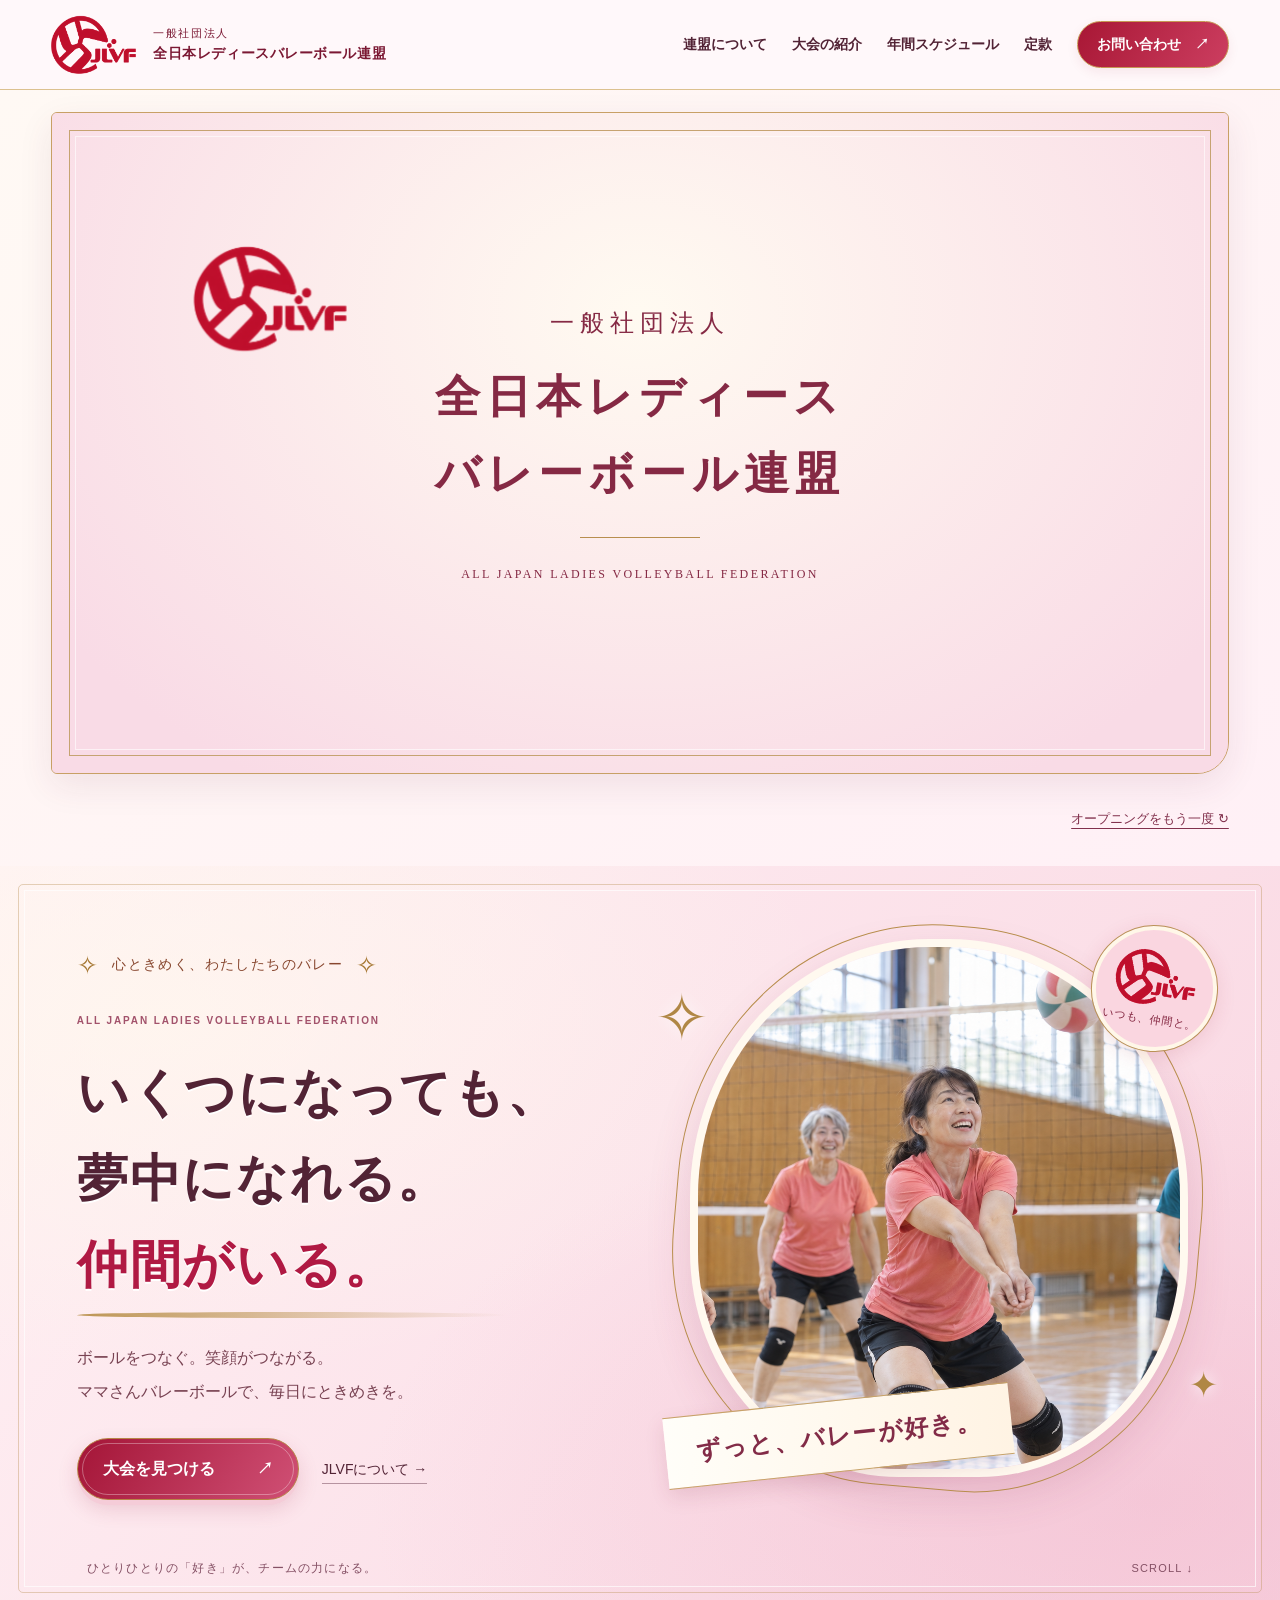
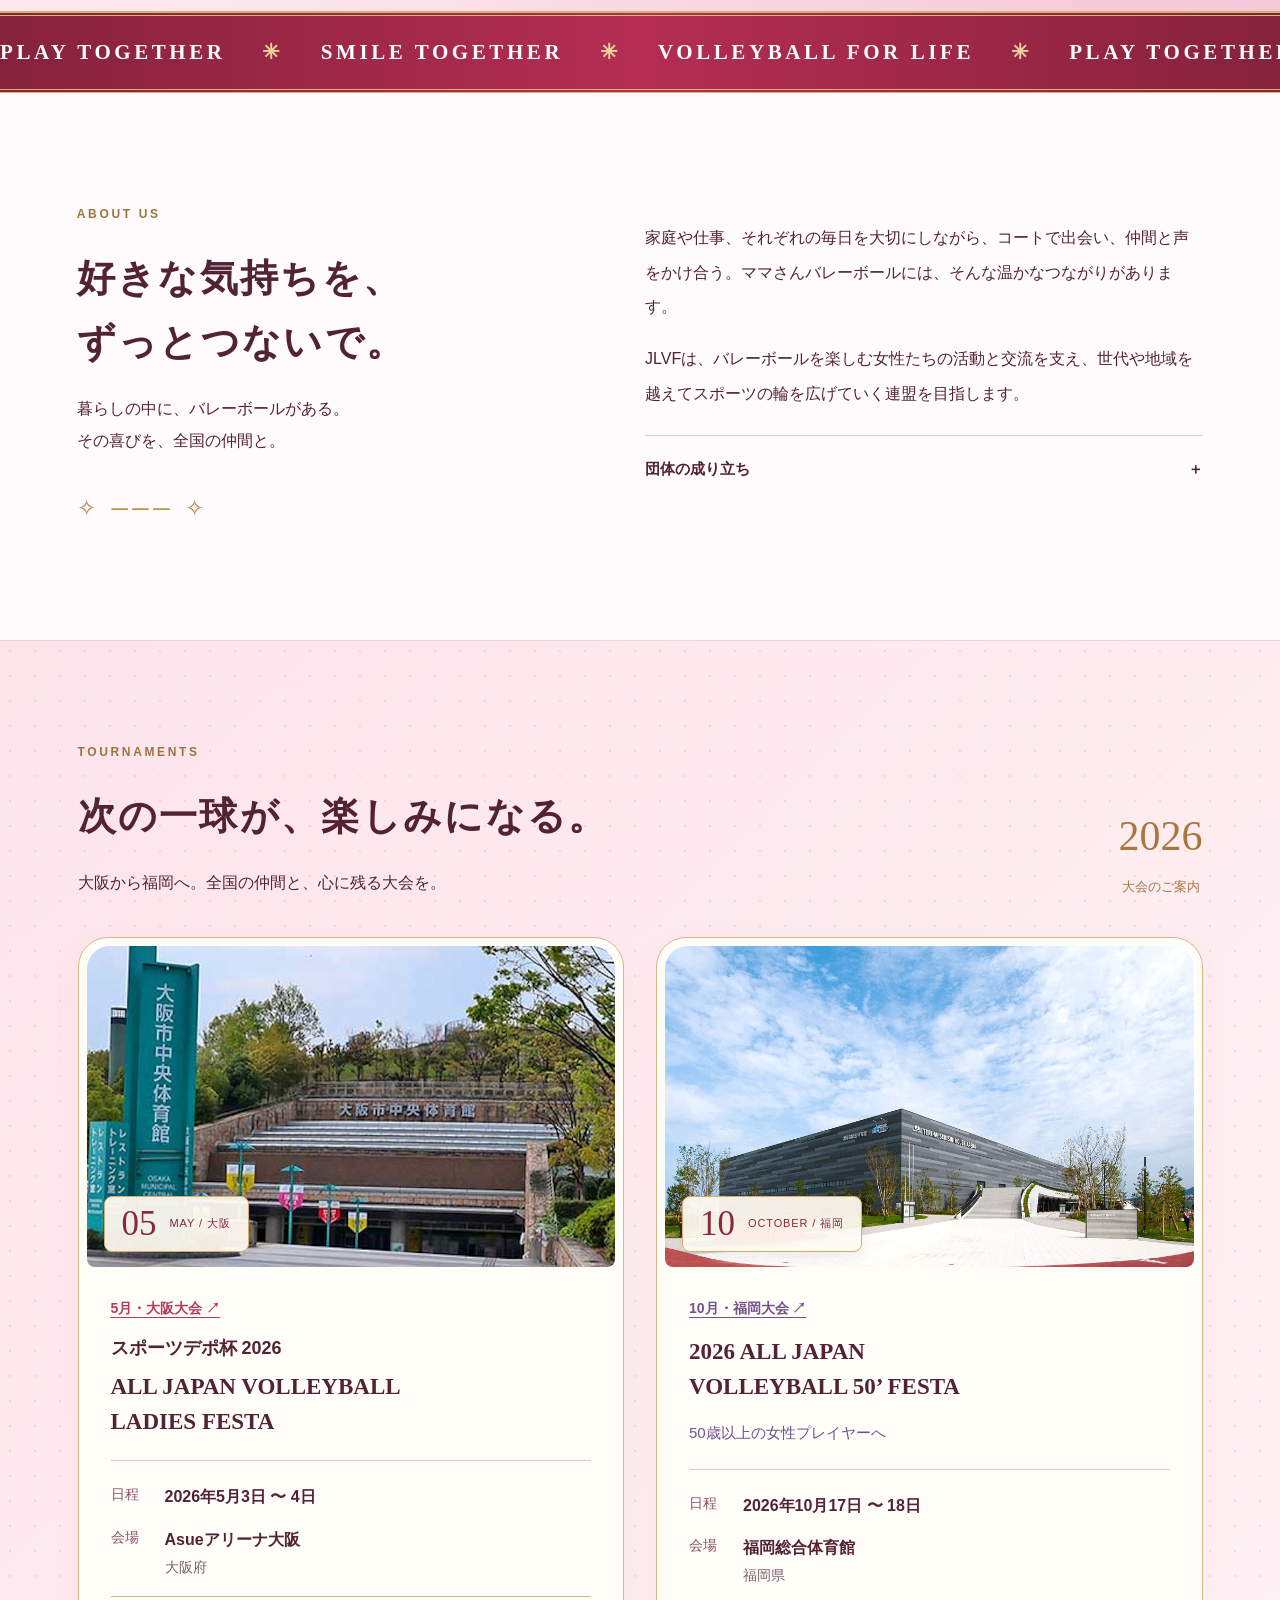
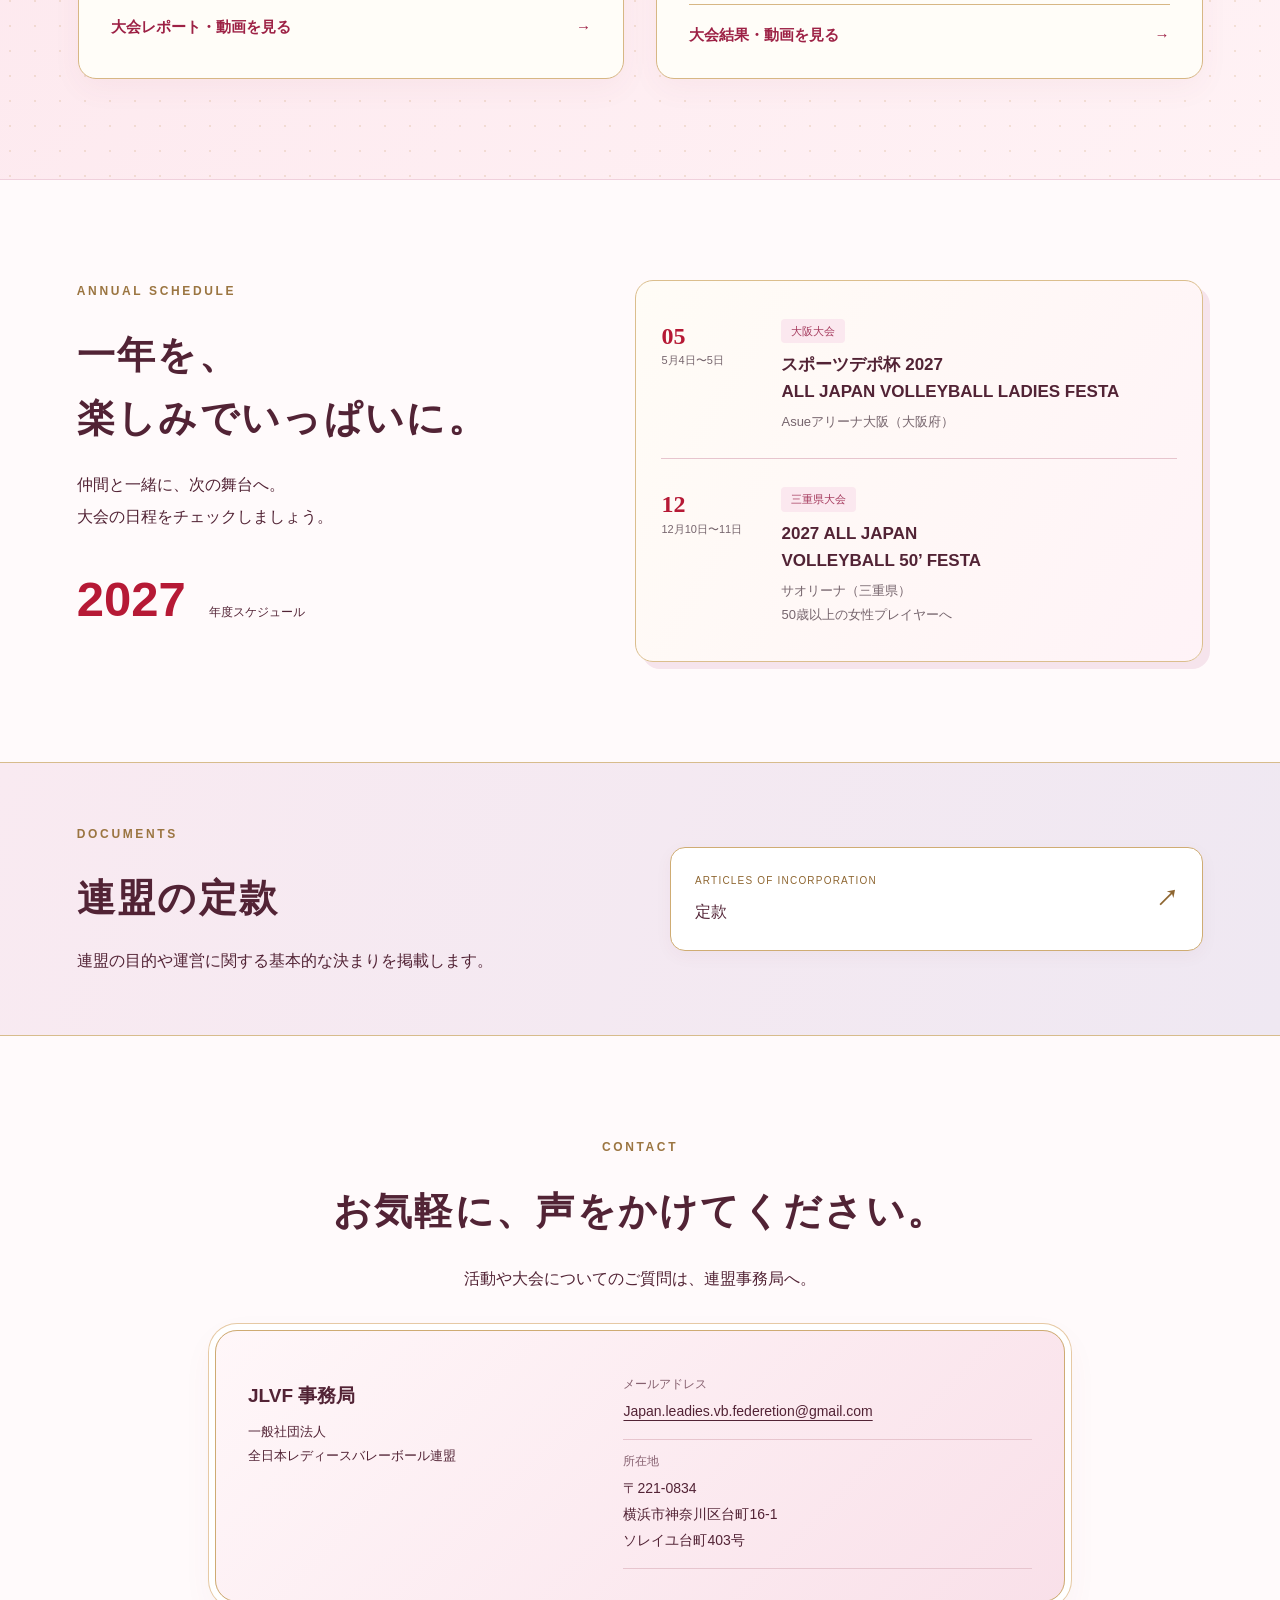
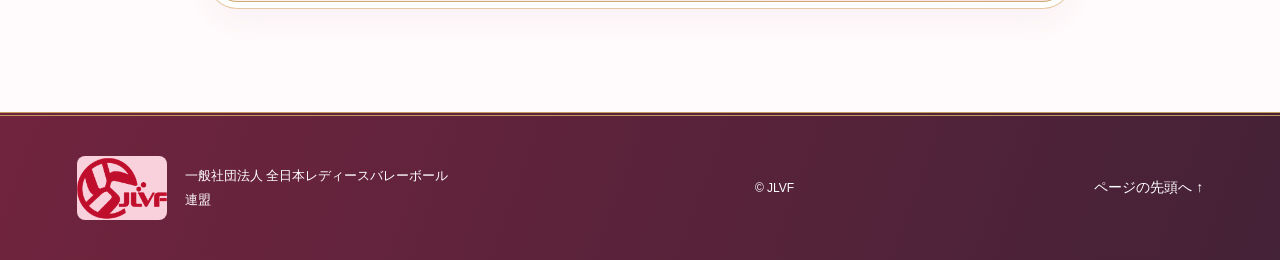
==== index.html @ 54a0517e "2027年度の大阪大会と三重県大会の日程を掲載" ====
<!doctype html>
<html lang="ja">
<head>
<meta charset="utf-8"><meta name="viewport" content="width=device-width,initial-scale=1">
<title>JLVF｜全日本レディースバレーボール連盟</title><meta name="description" content="一般社団法人 全日本レディースバレーボール連盟（JLVF）の公式サイトです。ママさんバレーボールの活動や全国大会の日程、大会結果をご紹介します。">
<meta property="og:title" content="JLVF｜全日本レディースバレーボール連盟">
<meta property="og:description" content="一般社団法人 全日本レディースバレーボール連盟（JLVF）の公式サイトです。ママさんバレーボールの活動や全国大会の日程、大会結果をご紹介します。">
<meta property="og:type" content="website">
<link rel="icon" type="image/svg+xml" href="data:image/svg+xml,%3Csvg xmlns='http://www.w3.org/2000/svg' viewBox='0 0 40 40'%3E%3Crect width='40' height='40' rx='12' fill='%23d74670'/%3E%3Ctext x='20' y='29' text-anchor='middle' font-family='Arial' font-weight='bold' font-size='26' fill='white'%3EJ%3C/text%3E%3C/svg%3E">
<link rel="stylesheet" href="style.css?v=9">
<style>.opening-text-only .opening-title{display:flex;animation:none}.opening-text-only .opening-caption{justify-content:flex-end}.opening-text-only.replay-reset .opening-title *{animation:none!important}@media(prefers-reduced-motion:reduce){.opening-text-only .opening-title *{animation:none!important}}.opening-text-only .opening-title .official-logo{position:absolute;top:28%;left:18.5%;width:13%;height:auto;translate:-50% -50%;margin:0}.opening-text-only .opening-legal{font-size:clamp(16px,1.85vw,27px)}@media(max-width:480px){.opening-text-only .opening-title .official-logo{width:13%;top:19%;left:18.5%}}</style></head>
<body>
<a class="skip" href="#main">本文へ移動</a>
















<header class="header"><a class="brand" href="#top" aria-label="JLVF トップページ"><span class="official-logo" role="img" aria-label="連盟旗のJLVFロゴ"></span><span class="brand-name"><small>一般社団法人</small>全日本レディース<br class="mobile-break">バレーボール連盟</span></a><button class="menu-toggle" aria-controls="navigation" aria-expanded="false">メニュー <span>☰</span></button><nav id="navigation" aria-label="メインメニュー"><a href="#about">連盟について</a><a href="#tournaments">大会の紹介</a><a href="#schedule">年間スケジュール</a><a href="#documents">定款</a><a class="nav-contact" href="#contact">お問い合わせ <span>↗</span></a></nav></header>
<main id="main"><section class="opening opening-text-only" id="top" aria-label="一般社団法人 全日本レディースバレーボール連盟"><div class="opening-frame"><div class="opening-title"><span class="official-logo" aria-hidden="true"></span><p class="opening-legal">一般社団法人</p><p class="opening-name"><span>全日本レディース</span><span>バレーボール連盟</span></p><span class="opening-rule" aria-hidden="true"></span><p class="opening-english">ALL JAPAN LADIES VOLLEYBALL FEDERATION</p></div></div><div class="opening-caption"><button class="replay-intro" type="button">オープニングをもう一度 ↻</button></div></section><section class="hero" id="welcome"><div class="hero-inner"><div class="hero-copy"><div class="hero-kicker"><span>✧</span> 心ときめく、わたしたちのバレー <span>✧</span></div><p class="eyebrow">ALL JAPAN LADIES VOLLEYBALL FEDERATION</p><h1>いくつになっても、<br>夢中になれる。<br><span>仲間がいる。</span></h1><p class="hero-text">ボールをつなぐ。笑顔がつながる。<br>ママさんバレーボールで、毎日にときめきを。</p><a class="button" href="#tournaments">大会を見つける <span>↗</span></a><a class="text-link" href="#about">JLVFについて <span>→</span></a></div><div class="hero-art"><img class="hero-photo" src="assets/volleyball.png" width="1536" height="1024" alt="仲間とバレーボールを楽しむ女性たちのAI生成イメージ"><span class="photo-label">ずっと、バレーが好き。</span><span class="hero-stamp"><span class="official-logo" role="img" aria-label="連盟旗のJLVFロゴ"></span><small>いつも、仲間と。</small></span><span class="sparkle sparkle-one" aria-hidden="true">✧</span><span class="sparkle sparkle-two" aria-hidden="true">✦</span></div></div><div class="hero-bottom"><span>ひとりひとりの「好き」が、チームの力になる。</span><a href="#about">SCROLL ↓</a></div></section><div class="ribbon" aria-hidden="true">PLAY TOGETHER <span>✳</span> SMILE TOGETHER <span>✳</span> VOLLEYBALL FOR LIFE <span>✳</span> PLAY TOGETHER <span>✳</span></div>
<section class="section about" id="about"><div class="section-heading reveal"><p class="eyebrow">ABOUT US</p><h2>好きな気持ちを、<br>ずっとつないで。</h2><p class="section-lead">暮らしの中に、バレーボールがある。<br>その喜びを、全国の仲間と。</p></div><div class="about-body reveal"><p>家庭や仕事、それぞれの毎日を大切にしながら、コートで出会い、仲間と声をかけ合う。ママさんバレーボールには、そんな温かなつながりがあります。</p><p>JLVFは、バレーボールを楽しむ女性たちの活動と交流を支え、世代や地域を越えてスポーツの輪を広げていく連盟を目指します。</p><details><summary>団体の成り立ち <span>＋</span></summary><div class="detail-body"><p>COMMING SOON</p></div></details></div></section>
<section class="tournaments section" id="tournaments"><div class="heading-row reveal"><div><p class="eyebrow">TOURNAMENTS</p><h2>次の一球が、楽しみになる。</h2><p class="section-lead">大阪から福岡へ。全国の仲間と、心に残る大会を。</p></div><span class="tournament-year">2026 <small>大会のご案内</small></span></div><div class="cards real-events"><article class="event-card coral reveal"><div class="venue-photo"><img src="assets/osaka-arena.png" alt="大阪大会の会場・Asueアリーナ大阪の外観" width="788" height="630"><span class="venue-month">05 <small>MAY / 大阪</small></span></div><div class="card-body"><a class="category event-report-title" href="osaka-2026.html">5月・大阪大会 ↗</a><h3><span class="event-sponsor">スポーツデポ杯 2026</span>ALL JAPAN VOLLEYBALL<br>LADIES FESTA</h3><dl class="event-facts"><div><dt>日程</dt><dd><time datetime="2026-05-03">2026年5月3日</time> 〜 <time datetime="2026-05-04">4日</time></dd></div><div><dt>会場</dt><dd>Asueアリーナ大阪<span>大阪府</span></dd></div></dl><a class="report-card-link" href="osaka-2026.html">大会レポート・動画を見る <span>→</span></a></div></article><article class="event-card mint reveal"><div class="venue-photo"><img src="assets/fukuoka-arena.png" alt="福岡大会の会場・福岡総合体育館の外観" width="1000" height="664"><span class="venue-month">10 <small>OCTOBER / 福岡</small></span></div><div class="card-body"><a class="category event-report-title" href="fukuoka-2026.html">10月・福岡大会 ↗</a><h3>2026 ALL JAPAN<br>VOLLEYBALL 50’ FESTA</h3><p class="player-note">50歳以上の女性プレイヤーへ</p><dl class="event-facts"><div><dt>日程</dt><dd><time datetime="2026-10-17">2026年10月17日</time> 〜 <time datetime="2026-10-18">18日</time></dd></div><div><dt>会場</dt><dd>福岡総合体育館<span>福岡県</span></dd></div></dl><a class="report-card-link" href="fukuoka-2026.html">大会結果・動画を見る <span>→</span></a></div></article></div></section>
<section class="section schedule" id="schedule"><div class="section-heading reveal"><p class="eyebrow">ANNUAL SCHEDULE</p><h2>一年を、<br>楽しみでいっぱいに。</h2><p class="section-lead">仲間と一緒に、次の舞台へ。<br>大会の日程をチェックしましょう。</p><span class="year-label">2027 <small>年度スケジュール</small></span></div><div class="schedule-list reveal"><div class="schedule-row"><div class="month">05<span>5月4日〜5日</span></div><div><span class="schedule-tag pink-tag">大阪大会</span><h3>スポーツデポ杯 2027<br>ALL JAPAN VOLLEYBALL LADIES FESTA</h3><p>Asueアリーナ大阪（大阪府）</p></div></div><div class="schedule-row"><div class="month">12<span>12月10日〜11日</span></div><div><span class="schedule-tag pink-tag">三重県大会</span><h3>2027 ALL JAPAN<br>VOLLEYBALL 50’ FESTA</h3><p>サオリーナ（三重県）<br>50歳以上の女性プレイヤーへ</p></div></div></div></section>
<section class="documents" id="documents"><div class="section document-inner reveal"><div><p class="eyebrow">DOCUMENTS</p><h2>連盟の定款</h2><p>連盟の目的や運営に関する基本的な決まりを掲載します。</p></div><a class="document-detail" style="display:flex;align-items:center;justify-content:space-between;padding:1.5rem;color:inherit;text-decoration:none" href="assets/jlvf-articles.pdf" target="_blank" rel="noopener" aria-label="定款（PDFを開く）"><span><small>ARTICLES OF INCORPORATION</small>定款</span><b>↗</b></a></div></section>
<section class="section contact reveal" id="contact"><p class="eyebrow">CONTACT</p><h2>お気軽に、声をかけてください。</h2><p class="section-lead">活動や大会についてのご質問は、連盟事務局へ。</p><div class="contact-box"><div><h3>JLVF 事務局</h3><p>一般社団法人<br>全日本レディースバレーボール連盟</p></div><dl><div><dt>メールアドレス</dt><dd><a href="mailto:Japan.leadies.vb.federetion@gmail.com" style="overflow-wrap:anywhere;text-decoration:underline;text-underline-offset:4px">Japan.leadies.vb.federetion@gmail.com</a></dd></div><div><dt>所在地</dt><dd>〒221-0834<br>横浜市神奈川区台町16-1<br>ソレイユ台町403号</dd></div></dl></div></section>
</main><footer><a class="footer-brand" href="#top"><i class="official-logo" role="img" aria-label="連盟旗のJLVFロゴ"></i><span>一般社団法人 全日本レディースバレーボール連盟</span></a><p>© JLVF</p><a href="#top">ページの先頭へ ↑</a></footer><script src="script.js?v=11"></script>
</body></html>
---- style.css ----
:root{--pink:#d74670;--dark:#492b38;--soft:#fff1f4;--border:#ecdbe1;--green:#216c61;--white:#fffdfd}*{box-sizing:border-box}html{scroll-behavior:smooth;scroll-padding-top:120px}body{margin:0;background:var(--white);color:var(--dark);font-family:"Hiragino Maru Gothic ProN","Hiragino Kaku Gothic ProN","Yu Gothic",sans-serif;font-size:16px;line-height:1.85}a{color:inherit;text-decoration:none}button{font:inherit;cursor:pointer}button,a,summary{-webkit-tap-highlight-color:transparent}a:focus-visible,button:focus-visible,summary:focus-visible{outline:3px solid var(--green);outline-offset:5px}h1,h2,h3,p{margin:0}a,button{touch-action:manipulation}.skip{position:fixed;top:-100px;background:white;padding:16px;z-index:100}.skip:focus{top:0}.preview-notice{padding:7px 20px;background:#fae4eb;text-align:center;font-size:12px;color:#7c3c51;letter-spacing:.05em}.header{position:sticky;top:0;z-index:20;display:flex;align-items:center;justify-content:space-between;gap:25px;padding:22px 4%;background:#fffdfdf5;border-bottom:1px solid #f2e8ec;backdrop-filter:blur(14px)}.brand{display:flex;align-items:center;gap:14px}.brand-mark{font-family:Arial,sans-serif;font-size:42px;font-weight:900;font-style:italic;letter-spacing:-4px;line-height:1;color:var(--pink);position:relative}.brand-mark span{font-size:29px;letter-spacing:-2px}.brand-mark i{position:absolute;font-size:10px;right:-7px;top:-3px;color:#f3b556}.brand-name{font-size:14px;font-weight:700;line-height:1.6;letter-spacing:.04em}.brand-name small{display:block;font-size:11px;font-weight:400}.mobile-break{display:none}nav{display:flex;gap:25px;align-items:center;font-size:14px;font-weight:600}nav a:hover{color:var(--pink)}.nav-contact{border:1px solid var(--border);border-radius:30px;padding:10px 19px}.nav-contact span{margin-left:10px}.menu-toggle{display:none}.hero{background:var(--soft);padding:66px 6% 23px;overflow:hidden}.hero-inner{max-width:1300px;margin:auto;display:grid;grid-template-columns:1.02fr 1fr;gap:45px;align-items:center}.eyebrow{font-family:Arial,sans-serif;font-size:12px;font-weight:700;letter-spacing:.18em;color:var(--pink);margin-bottom:22px}h1{font-size:clamp(34px,4.2vw,62px);line-height:1.58;letter-spacing:.07em;font-weight:800}h1 span{color:var(--pink)}.hero-text{margin:23px 0 30px;font-size:16px;line-height:2.1}.button{display:inline-flex;align-items:center;justify-content:space-between;gap:42px;background:var(--pink);color:white;font-weight:700;border-radius:40px;padding:15px 25px;transition:transform .25s,background .25s}.button:hover{background:#b8335a;transform:translateY(-3px)}.text-link{display:inline-block;font-size:14px;margin:14px 0 14px 23px;border-bottom:1px solid #b693a0}.hero-art{position:relative;padding:12px 10px 27px}.photo-placeholder,.hero-photo{width:100%;aspect-ratio:1/1.06;border-radius:160px 160px 30px 30px;display:block;object-fit:cover;background:#f4c9d2}.photo-placeholder{display:flex;flex-direction:column;align-items:center;justify-content:center;gap:30px;color:#a73a5b}.photo-placeholder strong{font-size:32px}.photo-placeholder span{letter-spacing:.15em}.photo-placeholder small{font-size:14px}.photo-label{position:absolute;bottom:38px;left:-22px;background:white;padding:14px 28px;transform:rotate(-5deg);font-size:21px;font-weight:700;letter-spacing:.06em;box-shadow:0 5px 20px #6b37491a}.hero-stamp{position:absolute;right:-20px;top:5px;background:#ffe6a2;color:#794b34;border:6px solid var(--soft);width:111px;height:111px;border-radius:50%;display:flex;flex-direction:column;justify-content:center;align-items:center;transform:rotate(12deg);font-family:Georgia,serif;font-style:italic;font-size:27px;line-height:1.4;animation:bob 5s ease-in-out infinite}.hero-stamp small{font-family:Arial;font-size:10px;letter-spacing:.08em;font-style:normal}.hero-bottom{max-width:1300px;margin:40px auto 0;display:flex;justify-content:space-between;align-items:center;font-size:12px;letter-spacing:.1em}.hero-bottom a{font-family:Arial;font-size:11px}.ribbon{overflow:hidden;white-space:nowrap;padding:15px 0;background:#d74670;color:#fff;font-family:Arial,sans-serif;font-size:23px;font-weight:700;letter-spacing:.11em;text-align:center}.ribbon span{margin:0 28px;color:#ffd8a6}footer{padding:40px 6%;display:flex;gap:30px;align-items:center;justify-content:space-between;background:#492b38;color:white;font-size:12px}.footer-brand{font-family:Arial;font-size:35px;font-weight:800}.footer-brand span{display:block;font-family:sans-serif;font-size:12px;font-weight:400}footer>a:last-child{font-size:14px}@keyframes bob{50%{transform:translateY(-10px) rotate(8deg)}}@media(min-width:1500px){.hero{padding-top:80px;padding-bottom:35px}}@media(max-width:1100px){.header{gap:15px;padding:17px 4%}nav{gap:14px;font-size:12px}.brand-name{font-size:12px}.hero-inner{gap:25px}.text-link{margin-left:12px}.hero{padding-top:44px}}@media(max-width:800px){html{scroll-padding-top:100px}.header{padding:15px 5%;flex-wrap:wrap}.brand-name{font-size:12px}.brand-name small{font-size:10px}.brand-mark{font-size:37px}.brand-mark span{font-size:26px}.mobile-break{display:block}.menu-toggle{display:flex;gap:10px;align-items:center;border:1px solid var(--border);border-radius:24px;background:white;padding:8px 12px;font-size:12px}.menu-toggle span{font-size:18px}nav{display:none;width:100%;font-size:15px;padding:14px 0;flex-direction:column;align-items:stretch;gap:0}nav.open{display:flex}nav a{padding:12px}.hero{padding:37px 6% 24px}.hero-inner{grid-template-columns:1fr;gap:30px}.eyebrow{font-size:10px;margin-bottom:16px}h1{font-size:clamp(30px,7.4vw,52px);line-height:1.6;letter-spacing:.045em}.hero-text{font-size:15px;margin:18px 0 24px}.hero-art{max-width:500px;width:100%;margin:auto;padding:0 9px 25px}.hero-photo,.photo-placeholder{aspect-ratio:1.2/1;border-radius:120px 120px 25px 25px}.hero-stamp{right:-5px;top:-15px;width:92px;height:92px;font-size:23px}.photo-label{left:0;font-size:17px;bottom:30px}.hero-bottom{margin-top:12px;font-size:10px;gap:15px}.ribbon{font-size:17px;padding:12px 0}.ribbon span{margin:0 16px}.preview-notice{font-size:11px;padding:6px 13px}footer{flex-direction:column;align-items:flex-start;gap:20px}.button{font-size:14px;padding:13px 22px}.text-link{font-size:13px}.footer-brand span{font-size:11px}}@media(prefers-reduced-motion:reduce){html{scroll-behavior:auto}*,*:before,*:after{animation:none!important;transition:none!important}}
.section{max-width:1280px;margin:auto;padding:100px 6%}h2{font-size:clamp(26px,3vw,39px);line-height:1.65;letter-spacing:.06em}h3{font-size:19px;line-height:1.6}.section-lead{font-size:16px;line-height:2;margin-top:19px}.about{display:grid;grid-template-columns:1fr 1.12fr;gap:70px}.about-body>p{margin:18px 0;line-height:2.15}.sample-label{display:inline-block;font-size:12px;border:1px solid #d9c6cd;color:#855266;padding:3px 10px;border-radius:5px}.muted{font-size:13px;color:#76656d;line-height:1.9;margin-top:18px}details{border-top:1px solid var(--border);margin-top:24px}summary{list-style:none;cursor:pointer;display:flex;justify-content:space-between;gap:20px;align-items:center;padding:19px 0;font-weight:700;font-size:15px}summary::-webkit-details-marker{display:none}summary>span:last-child:not(:first-child){color:var(--pink);font-size:21px;transition:transform .25s}details[open] summary>span:last-child:not(:first-child){transform:rotate(45deg)}.detail-body{padding:0 0 20px;font-size:14px;line-height:2}.history{margin-top:18px}.history>div{padding:12px 0;border-top:1px dashed var(--border)}.history dt{font-weight:bold}.history dd{margin:5px 0}.tournaments{max-width:none;background:#fff5f2;padding-left:max(6%,calc((100vw - 1125px)/2));padding-right:max(6%,calc((100vw - 1125px)/2))}.heading-row{display:flex;align-items:end;justify-content:space-between;gap:25px;margin-bottom:38px}.cards{display:grid;grid-template-columns:repeat(3,minmax(0,1fr));gap:23px}.event-card{background:white;border-radius:19px;overflow:hidden;border:1px solid #eadcdb;transition:transform .3s,box-shadow .3s}.event-card:hover{transform:translateY(-6px);box-shadow:0 16px 32px #6732440e}.card-art{min-height:225px;padding:25px 25px 18px;position:relative;background:#f4b4c4;color:#783047;overflow:hidden}.card-art>span:first-child{font-size:10px;letter-spacing:.14em;font-family:Arial}.card-art strong{display:block;font-size:18px;margin:10px 0 17px}.card-art p{font-family:Arial;font-size:31px;font-weight:900;line-height:1.1;letter-spacing:-.04em;opacity:.85}.card-season{display:block;text-align:right;font-family:Arial;font-size:10px;letter-spacing:.1em;margin-top:17px}.mint .card-art{background:#c6e7de;color:#21665c}.yellow .card-art{background:#ffdfa0;color:#7b572d}.card-body{padding:26px}.category{font-size:12px;color:#b43b60;font-weight:bold}.mint .category{color:#216c61}.yellow .category{color:#80602c}.card-body h3{margin:10px 0 14px;font-size:18px}.card-body>p{font-size:14px;line-height:1.95}.schedule{display:grid;grid-template-columns:1fr 1.15fr;gap:65px}.year-label{display:block;font-family:Arial;font-size:49px;font-weight:700;color:var(--pink);margin-top:30px;line-height:1.5}.year-label small{font-family:sans-serif;font-size:12px;color:var(--dark);font-weight:400;margin-left:10px}.schedule-row{display:grid;grid-template-columns:95px 1fr;gap:25px;padding:24px 0;border-bottom:1px solid var(--border)}.schedule-row:first-child{border-top:1px solid var(--border)}.month{font-family:Arial;font-size:24px;font-weight:700;color:var(--pink);line-height:1.4;padding-top:5px}.month span{display:block;font-family:sans-serif;font-size:13px;color:#76656d;font-weight:400}.schedule-tag{display:inline-block;border-radius:4px;background:#e2f1ec;color:var(--green);font-size:11px;padding:2px 10px;margin-bottom:8px}.pink-tag{background:#fbe8ef;color:#a63c5f}.schedule-row h3{font-size:17px}.schedule-row p{font-size:13px;color:#76656d;margin-top:5px}.documents{background:#f4f7f2}.document-inner{padding-top:60px;padding-bottom:60px;display:grid;grid-template-columns:1fr 1fr;gap:60px;align-items:center}.document-inner>div>p:last-child{font-size:14px;margin-top:15px}.document-detail{background:white;border:1px solid #d6e1d9;border-radius:15px;margin:0;padding:8px 24px}.document-detail summary{font-size:18px}.document-detail small{display:block;font-size:10px;color:var(--green);letter-spacing:.12em;margin-bottom:6px}.document-detail b{color:var(--green);font-size:22px}.document-detail[open] b{transform:rotate(45deg)}.contact{text-align:center}.contact-box{max-width:850px;margin:35px auto 0;border:1px solid var(--border);border-radius:22px;padding:32px;text-align:left;display:grid;grid-template-columns:1fr 1.2fr;gap:35px;background:#fff9fb}.contact-box h3{margin:18px 0 9px}.contact-box p{font-size:13px}.contact-box dl{margin:0}.contact-box dl>div{padding:10px 0;border-bottom:1px solid var(--border)}.contact-box dt{font-size:12px;color:#86606f}.contact-box dd{margin:4px 0;font-size:14px}.image-credit{position:absolute;right:17px;bottom:3px;font-size:10px;color:#76656d}.reveal{opacity:1}.js-motion .reveal{opacity:0;transform:translateY(24px);transition:opacity .7s ease,transform .7s ease}.js-motion .reveal.visible{opacity:1;transform:none}.cards .reveal:nth-child(2){transition-delay:.1s}.cards .reveal:nth-child(3){transition-delay:.2s}@media(max-width:1000px){.about,.schedule{gap:35px}.card-body{padding:20px}.card-art{padding:20px}.card-art p{font-size:27px}.cards{gap:15px}.heading-row{align-items:start;flex-direction:column}.document-inner{gap:30px}}@media(max-width:800px){.section{padding:60px 6%}.about,.schedule,.document-inner{grid-template-columns:1fr;gap:32px}.about-body>p:first-of-type{margin-top:16px}.cards{grid-template-columns:1fr;gap:24px}.card-art{min-height:195px;padding:24px}.card-art p{font-size:36px}.card-art strong{margin:8px 0 15px}.card-season{position:absolute;right:24px;bottom:25px}.card-body{padding:25px}.card-body h3{font-size:20px}.card-body>p{font-size:15px}.heading-row{margin-bottom:30px}.schedule-row{grid-template-columns:78px 1fr;gap:20px}.contact-box{grid-template-columns:1fr;padding:25px;gap:20px}.contact h2{font-size:25px}.section .eyebrow{font-size:11px}.section-lead{font-size:15px}.document-inner{padding-top:45px;padding-bottom:45px}.year-label{margin-top:24px}.hero-art{margin-top:8px}}

.card-body>p,.document-inner>div>p:last-child{font-size:16px}
.hero-photo{height:auto;object-position:center}
/* Federation flag inspired: Heartfelt Pink, JLVF Red and champagne gold. */
:root{--pink:#b61935;--dark:#522335;--soft:#fbe3eb;--border:#e7c5ce;--gold:#b48747;--white:#fffafb}
body{background:#fffafb}.preview-notice{background:#82223b;color:#fff2f6;letter-spacing:.09em}.header{background:#fff8faf5;border-bottom:1px solid #dcc18f;padding-top:14px;padding-bottom:14px}.official-logo{display:inline-block;flex-shrink:0;width:85px;aspect-ratio:227/163;background-image:url('assets/federation-flag-reference.jpg');background-size:519.383% auto;background-position:22.374% 45.397%;background-repeat:no-repeat;mix-blend-mode:multiply;vertical-align:middle}.brand{gap:17px}.brand-name{font-size:14px;color:#7b1833}.brand-name small{letter-spacing:.15em}.nav-contact{background:linear-gradient(120deg,#a81735,#cc3e60);border:1px solid #c69753;color:white;box-shadow:0 4px 12px #971b3214}.nav-contact:hover{color:white;background:#94142c}.hero{position:relative;background:radial-gradient(ellipse at 12% 20%,#fff9edaa,transparent 43%),radial-gradient(ellipse at 90% 85%,#edabc460,transparent 48%),linear-gradient(125deg,#fff1f4,#f9d5e1);padding-top:58px;padding-bottom:32px;border-bottom:1px solid #d4ad70}.hero:before{content:"";position:absolute;inset:18px;border:1px solid #bb935a66;pointer-events:none;border-radius:5px}.hero:after{content:"";position:absolute;inset:24px;border:1px solid #ffffffa8;pointer-events:none}.hero-inner{position:relative;z-index:1;gap:60px}.hero-kicker{display:inline-flex;align-items:center;gap:13px;font-size:14px;color:#88472f;letter-spacing:.1em;margin-bottom:24px}.hero-kicker>span{color:#a57630;font-size:25px}.hero .eyebrow{font-size:10px;letter-spacing:.19em;margin-bottom:21px;color:#a2526b}h1{font-family:"Yu Mincho","Hiragino Mincho ProN",serif;font-size:clamp(34px,3.95vw,60px);font-weight:700;letter-spacing:.035em;line-height:1.7;text-shadow:0 2px white}h1 span{color:#b01943;position:relative}h1 span:after{content:"";display:block;width:80%;height:6px;background:linear-gradient(90deg,#bd9655,transparent);border-radius:50%;margin-top:3px}.hero-text{color:#784252}.button{background:linear-gradient(120deg,#a41537,#d05075);border:1px solid #b78547;box-shadow:0 5px 0 #f5ccd8,0 9px 20px #9c23452b;position:relative}.button:before{content:"";position:absolute;inset:4px;border:1px solid #fff5;pointer-events:none;border-radius:40px}.hero-art{padding:15px 15px 40px}.hero-art:before{content:"";position:absolute;inset:1px 1px 28px;border:1px solid #b88d4c;border-radius:48% 48% 42% 42%;transform:rotate(5deg);pointer-events:none}.hero-photo{border-radius:48% 48% 42% 42%;border:8px solid #fff9ef;box-shadow:0 18px 45px #8b33552a;aspect-ratio:1/1.08}.photo-label{bottom:45px;left:-10px;background:linear-gradient(100deg,#fffef9,#fff3e3);border-top:1px solid #c8a368;border-bottom:1px solid #c8a368;color:#822b47;box-shadow:0 8px 20px #7d284222;transform:rotate(-6deg);padding:13px 30px;font-family:"Yu Mincho","Hiragino Mincho ProN",serif;font-size:24px}.hero-stamp{background:#fad6e0;border:4px solid #fff7e8;outline:1px solid #ba9257;width:125px;height:125px;right:-14px;top:2px;box-shadow:0 5px 20px #a82f4325;transform:rotate(9deg);gap:5px}.hero-stamp .official-logo{width:81px}.hero-stamp small{color:#82243e;font-family:serif;font-size:11px;letter-spacing:.08em}.sparkle{position:absolute;color:#b08745;text-shadow:0 0 16px #fff;pointer-events:none;animation:twinkle 4s ease-in-out infinite}.sparkle-one{font-size:64px;left:-20px;top:35px}.sparkle-two{font-size:35px;right:-15px;bottom:100px;animation-delay:1s}.image-credit{bottom:7px;right:35px}.hero-bottom{position:relative;z-index:1;padding:0 10px;color:#855165}.ribbon{background:linear-gradient(90deg,#86223c,#b42d53,#86223c);font-family:Georgia,serif;font-size:21px;letter-spacing:.17em;border-top:4px double #dab474;border-bottom:4px double #dab474;padding:17px 0}.ribbon span{color:#eed29b}.section .eyebrow{color:#9b7541;letter-spacing:.22em}.section h2{font-family:"Yu Mincho","Hiragino Mincho ProN",serif;font-weight:700}.about{padding-top:110px;padding-bottom:110px}.about .section-heading:after{content:"✧ ─── ✧";display:block;color:#b58a45;margin-top:30px;letter-spacing:.2em;font-size:23px}.tournaments{background:radial-gradient(circle at 10px 10px,#c2915130 1px,transparent 1.5px) 0 0/25px 25px,linear-gradient(135deg,#fce4eb,#fff2f5);border-top:1px solid #f0d0dc;border-bottom:1px solid #f0d0dc}.event-card{border:1px solid #d7b784;border-radius:90px 90px 18px 18px;box-shadow:0 10px 30px #9036500c;padding:8px;background:#fffdf8}.card-art{border-radius:80px 80px 8px 8px;min-height:244px;text-align:center;padding-top:39px;background:linear-gradient(150deg,#fbe0e8,#eaa5bb);border:1px solid #deb29d}.card-art strong{font-family:"Yu Mincho","Hiragino Mincho ProN",serif;font-size:21px;margin-top:16px}.card-art p{font-family:Georgia,serif;font-size:29px;font-weight:400;line-height:1.2;letter-spacing:.015em}.card-season{text-align:center;color:#875b45}.mint .card-art{background:linear-gradient(145deg,#eee7fa,#d4c0e7);color:#654379}.yellow .card-art{background:linear-gradient(145deg,#fff1cf,#f1d19a);color:#7f5a2c}.mint .category{color:#735288}.card-body{padding:24px 19px}.card-body>p{font-size:16px}.schedule-list{padding:10px 25px;border:1px solid #dbbe8d;border-radius:18px;background:linear-gradient(120deg,#fffcf6,#fff3f7);box-shadow:7px 7px 0 #f6e4ec}.schedule-row:first-child{border-top:0}.schedule-row:last-child{border-bottom:0}.month{font-family:Georgia,serif}.documents{background:linear-gradient(110deg,#f9eaf1,#efe8f2);border-top:1px solid #d7bc8c;border-bottom:1px solid #d7bc8c}.document-detail{border-color:#cfac73;box-shadow:0 5px 18px #7135420b}.document-detail small,.document-detail b{color:#8e6631}.contact-box{border:1px solid #ceab73;box-shadow:0 0 0 6px #fff,0 0 0 7px #e6c9a4,0 12px 35px #96456410;background:linear-gradient(135deg,#fff7f9,#f9e0e9)}.contact{padding-bottom:110px}footer{background:linear-gradient(110deg,#71243e,#442237);border-top:4px double #c29a5e}.footer-brand{display:flex;align-items:center;gap:18px}.footer-brand .official-logo{width:90px;background-color:#f8d1dc;mix-blend-mode:normal;border-radius:8px}.footer-brand>span{max-width:270px;font-size:13px}.hero-stamp{animation:goldFloat 6s ease-in-out infinite}@keyframes goldFloat{50%{transform:translateY(-8px) rotate(3deg)}}@keyframes twinkle{50%{opacity:.4;transform:scale(.83) rotate(12deg)}}@media(max-width:1100px){nav{gap:12px;font-size:12px}.brand-name{font-size:12px}.official-logo{width:69px}.hero-inner{gap:34px}.hero-kicker{font-size:12px;gap:8px}}
@media(max-width:800px){.header{padding:12px 5%}.brand{gap:10px}.official-logo{width:61px}.brand-name{font-size:11px}.menu-toggle{color:#8b2947;border-color:#d3b080;background:#fffaf3}.hero{padding:35px 7% 29px}.hero:before{inset:10px}.hero:after{inset:15px}.hero-kicker{font-size:12px;letter-spacing:.035em;gap:8px;margin-bottom:17px}.hero-kicker>span{font-size:20px}.hero .eyebrow{font-size:9px;letter-spacing:.12em}.hero-inner{gap:30px}h1{font-size:clamp(29px,7.5vw,50px);line-height:1.75}.hero-art{padding:13px 14px 40px}.hero-photo{aspect-ratio:1/1.02;border-width:6px}.hero-stamp{width:100px;height:100px;right:-1px;top:3px}.hero-stamp .official-logo{width:62px}.hero-stamp small{font-size:10px}.sparkle-one{font-size:42px;left:0;top:27px}.sparkle-two{font-size:27px;right:-1px}.photo-label{font-size:20px;padding:10px 22px;left:0;bottom:43px}.hero-bottom{font-size:10px;gap:15px}.hero-bottom>span{max-width:210px}.ribbon{font-size:17px}.about{padding-top:60px;padding-bottom:60px}.event-card{border-radius:65px 65px 17px 17px}.card-art{border-radius:56px 56px 7px 7px;min-height:239px;padding-top:28px}.card-art p{font-size:32px}.card-season{position:static;margin-top:17px}.schedule-list{padding:7px 18px}.schedule-row{gap:12px;grid-template-columns:74px 1fr}.schedule-row h3{font-size:16px}.contact{padding-bottom:70px}.footer-brand{align-items:center;gap:14px}.footer-brand>span{font-size:11px;max-width:210px}.footer-brand .official-logo{width:72px}}
@media(prefers-reduced-motion:reduce){.hero-stamp,.sparkle{animation:none}}
.real-events{grid-template-columns:repeat(2,minmax(0,1fr));gap:32px}.real-events .event-card{border-radius:30px 30px 18px 18px}.venue-photo{position:relative;overflow:hidden;border-radius:23px 23px 8px 8px;aspect-ratio:1.65;background:#f4e5e9}.venue-photo img{display:block;width:100%;height:100%;object-fit:cover;transition:transform .7s}.coral .venue-photo img{transform:scale(1.06)}.real-events .event-card:hover .venue-photo img{transform:scale(1.08)}.venue-month{position:absolute;bottom:15px;left:17px;padding:6px 17px;background:#fffaf2ef;color:#872740;border:1px solid #d4ac69;box-shadow:0 4px 15px #492b381a;border-radius:8px;font-family:Georgia,serif;font-size:35px;line-height:1.2;display:flex;align-items:center;gap:13px}.venue-month small{font-family:Arial,sans-serif;font-size:11px;letter-spacing:.08em}.real-events .card-body{padding:25px 24px 15px}.real-events h3{font-family:Georgia,"Yu Mincho",serif;font-size:23px;line-height:1.5;overflow-wrap:anywhere}.event-sponsor{display:block;font-size:18px;margin-bottom:8px;font-family:"Hiragino Kaku Gothic ProN",sans-serif}.event-facts{border-top:1px solid var(--border);margin:21px 0 0;padding-top:8px}.event-facts>div{display:grid;grid-template-columns:42px 1fr;gap:12px;margin:13px 0;font-size:16px}.event-facts dt{color:#895269;font-size:14px}.event-facts dd{margin:0;font-weight:600}.event-facts dd>span{display:block;font-size:14px;font-weight:400;color:#79626d}.real-events .player-note{font-size:15px;color:#735288;margin-top:14px}.tournament-year{font-family:Georgia,serif;font-size:42px;color:#a7783d;white-space:nowrap}.tournament-year small{font-family:sans-serif;font-size:13px;display:block;text-align:center}.schedule-row .month span{font-size:11px;white-space:nowrap}.schedule-list{align-self:start}.real-events .card-body .category{font-size:14px}@media(max-width:800px){.real-events{grid-template-columns:1fr;gap:26px}.real-events .card-body{padding:22px 17px 14px}.real-events h3{font-size:21px}.venue-photo{aspect-ratio:1.45}.venue-month{font-size:30px;padding:6px 12px}.event-facts>div{font-size:15px}.tournament-year{font-size:32px}.schedule-row{grid-template-columns:78px 1fr}.schedule-row h3{font-size:15px;overflow-wrap:anywhere}}
.opening{max-width:1600px;margin:0 auto;background:#fff7fa;padding:24px 4% 0}.opening-frame{position:relative;aspect-ratio:16/9;background:#201c24;border:1px solid #c8a065;border-radius:12px;overflow:hidden;box-shadow:0 12px 35px #63244017}.opening video{display:block;width:100%;height:100%;object-fit:contain;background:#201c24}.opening-title{display:none;position:absolute;inset:0;align-items:center;justify-content:center;flex-direction:column;text-align:center;background:radial-gradient(ellipse at 50% 30%,#fffaf1,#f9dbe6 85%);pointer-events:none;padding:25px;color:#852944}.opening-title:before{content:"";position:absolute;inset:17px;border:1px solid #c6a371}.opening-title:after{content:"";position:absolute;inset:23px;border:1px solid #fff9}.intro-running .opening-title{display:flex;animation:introOut .8s 2.8s ease both}.opening-title .official-logo{width:100px;margin-bottom:22px;animation:titleIn .9s ease both}.opening-legal{font-size:clamp(14px,1.5vw,22px);letter-spacing:.25em;animation:titleIn 1s .2s both}.opening-name{font-family:"Yu Mincho","Hiragino Mincho ProN",serif;font-size:clamp(24px,3.5vw,53px);font-weight:600;letter-spacing:.13em;line-height:1.7;margin-top:14px}.opening-name span{display:block;animation:titleIn 1.2s .4s both}.opening-name span+span{animation-delay:.7s}.opening-rule{width:120px;height:1px;background:#b88e4f;margin:25px 0;animation:titleIn 1s 1s both}.opening-english{font-family:Georgia,serif;font-size:12px;letter-spacing:.2em;animation:titleIn 1s 1.1s both}.skip-intro{display:none;position:absolute;right:20px;bottom:18px;background:#fff9f3;border:1px solid #bd975f;color:#71253f;border-radius:25px;padding:8px 17px;font-size:13px}.intro-running .skip-intro{display:block}.opening-caption{display:flex;align-items:center;justify-content:space-between;gap:20px;padding:17px 0 20px;font-size:14px;color:#764456}.opening-caption p>span{font-family:Georgia,serif;color:#916a38;margin-right:17px;letter-spacing:.06em}.replay-intro{border:0;background:transparent;text-decoration:underline;text-underline-offset:5px;color:#81304c;font-size:13px;padding:10px 0}.video-status:empty{display:none}.video-status{font-size:14px;padding-bottom:18px;color:#873350}@keyframes titleIn{from{opacity:0;transform:translateY(16px);filter:blur(3px)}to{opacity:1;transform:none;filter:blur(0)}}@keyframes introOut{to{opacity:0;visibility:hidden}}@media(max-width:800px){.opening{padding:14px 4% 0}.opening-frame{aspect-ratio:4/3}.opening-title{padding:22px 12px}.opening-title:before{inset:9px}.opening-title:after{inset:13px}.opening-title .official-logo{width:48px;margin-bottom:8px}.opening-legal{font-size:12px}.opening-name{font-size:clamp(20px,5.5vw,35px);letter-spacing:.05em;margin-top:8px;line-height:1.6}.opening-rule{margin:10px 0;width:80px}.opening-english{font-size:7px;letter-spacing:.09em}.skip-intro{right:16px;bottom:14px;font-size:11px;padding:4px 10px}.opening-caption{align-items:flex-start;flex-direction:column;gap:4px;padding:12px 0;font-size:12px}.opening-caption p>span{display:block;font-size:11px;margin-bottom:4px}.replay-intro{font-size:12px;padding:5px 0}}@media(prefers-reduced-motion:reduce){.intro-running .opening-title{display:none}.intro-running .skip-intro{display:none}}
.event-report-title{display:inline-block;text-decoration:underline;text-underline-offset:4px;padding:4px 0}.report-card-link{display:flex;justify-content:space-between;gap:14px;padding:16px 0 6px;margin-top:15px;border-top:1px solid #d7b784;color:#9d2145;font-size:15px;font-weight:700}.report-card-link:hover{color:#61102a}.report-hero{background:radial-gradient(ellipse at top,#fff9ed,#f7dce7);border-bottom:1px solid #cbaa75;padding:28px 6% 65px;text-align:center}.breadcrumb{display:block;text-align:left;font-size:14px;margin-bottom:45px;color:#82405a}.report-badge{display:inline-block;border:1px solid #bb935f;border-radius:25px;background:#fffbf5;padding:6px 25px;font-size:14px;color:#7f2d46}.report-hero h1{font-family:Georgia,"Yu Mincho",serif;font-size:clamp(25px,3.5vw,49px);line-height:1.3;letter-spacing:.04em;margin-top:24px;overflow-wrap:anywhere}.report-hero h1 small{display:block;font-family:"Yu Mincho",serif;font-size:20px;letter-spacing:.1em;margin-bottom:17px}.report-subtitle{font-size:16px;margin-top:25px}.report-meta{display:flex;flex-wrap:wrap;gap:10px 30px;justify-content:center;margin-top:26px;font-size:14px;color:#7c5c68}.report-movie,.press-section{max-width:1050px;margin:0 auto;padding:65px 5%}.report-section-title{text-align:center;margin-bottom:30px}.report-section-title h2{font-family:"Yu Mincho",serif;font-size:29px}.report-movie video{display:block;width:100%;aspect-ratio:16/9;object-fit:contain;background:#201c24;border:1px solid #b88e53;border-radius:15px;box-shadow:0 12px 35px #52233515}.media-note{font-size:13px;color:#78616a;margin-top:12px}.press-section{padding-top:15px}.press-article{background:#fff;border:1px solid #e1c7a2;padding:45px 7%;border-radius:18px;box-shadow:0 8px 35px #59213408}.press-byline{display:flex;justify-content:space-between;gap:15px;flex-wrap:wrap;font-size:13px;color:#806270;border-bottom:1px solid #eadde1;padding-bottom:17px}.press-byline>span{font-weight:700;color:#78304a}.press-article h3{font-size:clamp(21px,2.2vw,28px);font-family:"Yu Mincho",serif;line-height:1.8;margin:25px 0 30px}.press-body p{font-size:17px;line-height:2.15;margin:23px 0}.press-body figure{margin:35px auto;max-width:560px}.press-photo{width:100%;aspect-ratio:398/267;background-image:url('assets/osaka-article-source.png');background-repeat:no-repeat;background-size:613.56784% auto;border-radius:6px}.press-opening{background-position:13.0626% 4.10895%}.press-parade{background-position:13.0626% 8.30091%}.press-speech{background-position:13.0626% 11.30999%}.press-guests{background-position:13.0626% 14.16342%}.press-body figcaption{font-size:12px;line-height:1.7;color:#806774;padding-top:10px}.press-credit{border-top:1px solid #e8d8df;padding-top:25px;margin-top:35px;font-size:13px}.press-credit a{display:inline-block;margin-top:15px;text-decoration:underline;text-underline-offset:5px;color:#973554}.report-return{text-align:center;padding:0 6% 70px}@media(max-width:800px){.report-hero{padding:22px 6% 42px}.breadcrumb{margin-bottom:30px}.report-hero .eyebrow{font-size:9px}.report-hero h1{font-size:27px;line-height:1.4}.report-hero h1 small{font-size:17px}.report-subtitle{font-size:14px}.report-meta{font-size:13px;gap:5px;flex-direction:column}.report-movie,.press-section{padding:42px 5%}.press-section{padding-top:0}.report-section-title h2{font-size:24px}.press-article{padding:25px 6%;border-radius:12px}.press-body p{font-size:16px;line-height:2}.press-article h3{font-size:21px}.press-body figure{margin:25px 0}.press-byline{font-size:12px}.report-hero h1{overflow-wrap:normal}}
.press-photo{background:none;overflow:hidden;position:relative}.press-photo img{position:absolute;width:613.56784%;max-width:none;height:auto;left:-67.08543%}.press-opening img{top:-296.62921%}.press-parade img{top:-599.25094%}.press-speech img{top:-816.4794%}.press-guests img{top:-1022.47191%}

/* Photo opening: preserve faces, hands and the original photographs. */
.opening{padding-top:22px;background:linear-gradient(140deg,#fff9f4,#fff0f6)}
.opening-frame{aspect-ratio:16/9;max-height:760px;border-radius:6px 6px 32px 6px;background:#f8dae4;isolation:isolate}
.photo-stage,.opening-slide{position:absolute;inset:0;margin:0;overflow:hidden}
.opening-slide{opacity:0;transition:opacity 1.25s ease;z-index:0}
.opening-slide.active{opacity:1;z-index:1}
.opening-slide img{display:block;width:100%;height:100%;object-fit:cover;object-position:var(--focus);filter:brightness(1.06) saturate(.94) contrast(1.025);transform:scale(1.015)}
.photos-started .opening-slide.active img{animation:photoApproach 8s ease-out both}
.photos-paused .opening-slide img,.page-hidden .opening-slide img{animation-play-state:paused!important}
.photo-stage:after{content:"";position:absolute;inset:0;z-index:2;pointer-events:none;box-shadow:inset 0 0 60px #70314312;background:linear-gradient(120deg,#ffe6dc0a,transparent 55%,#eeb4cd0a)}
.opening-title{z-index:4}.skip-intro{z-index:5}.opening-caption{padding:23px 0 25px;align-items:center}.photo-caption .photo-eyebrow{font-family:Georgia,serif;font-size:11px;letter-spacing:.19em;color:#98713e;margin:0 0 7px}.photo-message{font-family:"Yu Mincho",serif;font-size:clamp(19px,2.2vw,28px);letter-spacing:.08em;color:#782c49}.photo-detail{font-size:12px;color:#876c77;margin-top:6px}.gallery-actions{display:flex;flex-direction:column;align-items:flex-end;gap:6px}.slide-controls{display:flex;gap:12px;align-items:center}.slide-controls button{cursor:pointer;color:#81304c;background:#fffaf6;border:1px solid #cdb38c;border-radius:50%;width:40px;height:40px;font-size:17px}.slide-controls .slide-pause{width:auto;border-radius:30px;padding:0 15px;font-size:12px}.slide-count{font-family:Georgia,serif;font-size:12px;letter-spacing:.13em;color:#8a6639}.slide-controls button:hover{background:#f8dfE9}.slide-controls button:focus-visible,.replay-intro:focus-visible,.skip-intro:focus-visible{outline:3px solid #9b315b;outline-offset:4px}
@keyframes photoApproach{from{transform:scale(1.015)}to{transform:scale(1.055)}}
@media(max-width:800px){.opening-frame{aspect-ratio:4/3;border-radius:5px 5px 22px 5px}.opening-caption{align-items:flex-start;gap:18px;padding:19px 0}.gallery-actions{width:100%;align-items:flex-start;gap:9px}.slide-controls{gap:14px}.photo-message{font-size:21px}.photo-detail{font-size:11px}.opening-slide:last-child img{object-fit:cover;transform:scale(1.15);transform-origin:50% 85%}.photos-started .opening-slide:last-child.active img{animation:groupApproach 8s ease-out both}@keyframes groupApproach{from{transform:scale(1.15)}to{transform:scale(1.19)}}}
@media(prefers-reduced-motion:reduce){.opening-slide{transition:none}.photos-started .opening-slide.active img{animation:none}}

.opening{scroll-margin-top:100px}

/* Transparent logo asset; preserve existing placement and readable light surfaces. */
.official-logo{background-image:url("assets/jlvf-logo-transparent.png");background-size:147% 100%;background-position:center;background-repeat:no-repeat;mix-blend-mode:normal}

.match-movie{padding-top:0}.match-intro{font-size:15px;line-height:1.9;color:#806270;margin-top:16px}.match-player{aspect-ratio:16/9;overflow:hidden;border:1px solid #cbaa75;border-radius:15px;background:#201c24;box-shadow:0 12px 35px #52233515}.match-player iframe{display:block;width:100%;height:100%;border:0}.match-note{text-align:right;font-size:13px;line-height:1.8;color:#806270;margin-top:14px}.match-note a{color:#973554;text-decoration:underline;text-underline-offset:4px}@media(max-width:800px){.match-intro{font-size:14px}.match-movie .report-section-title h2{font-size:22px}.match-note{text-align:left;font-size:12px}.match-player{border-radius:12px}}
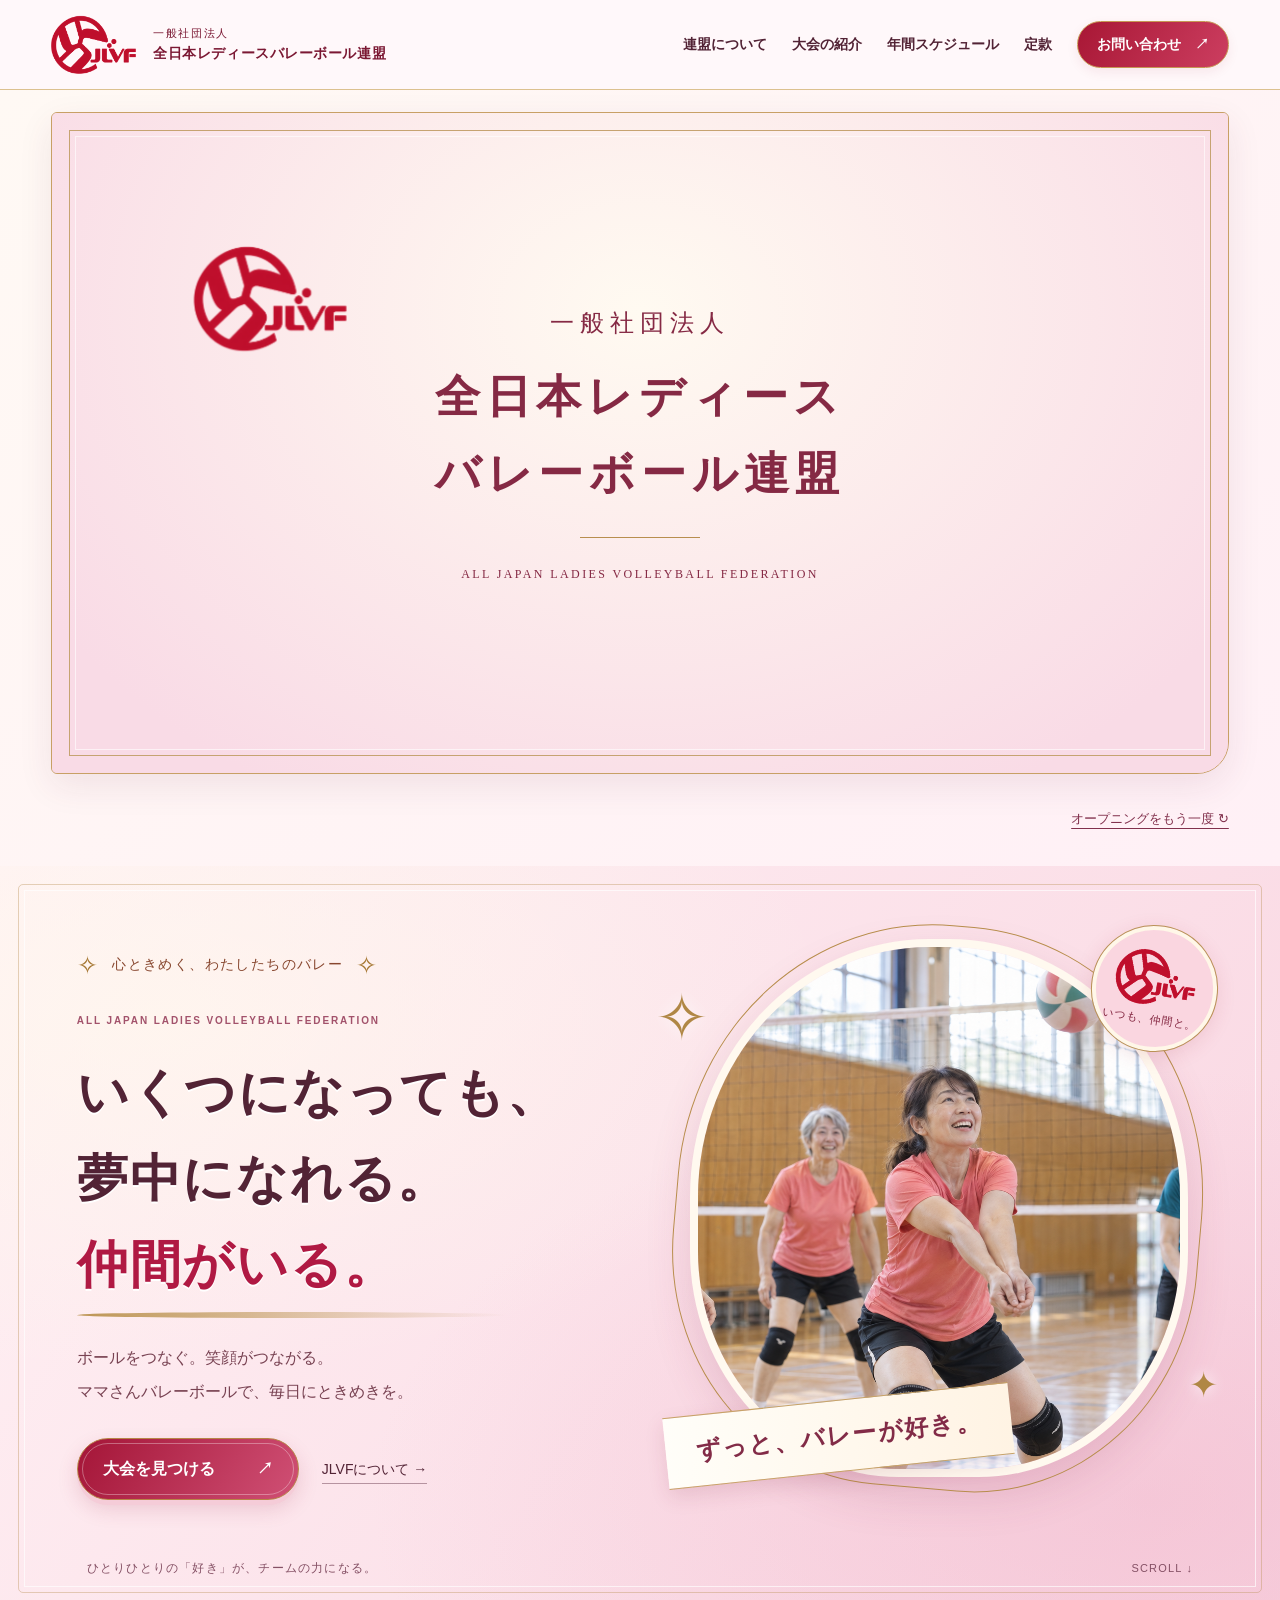
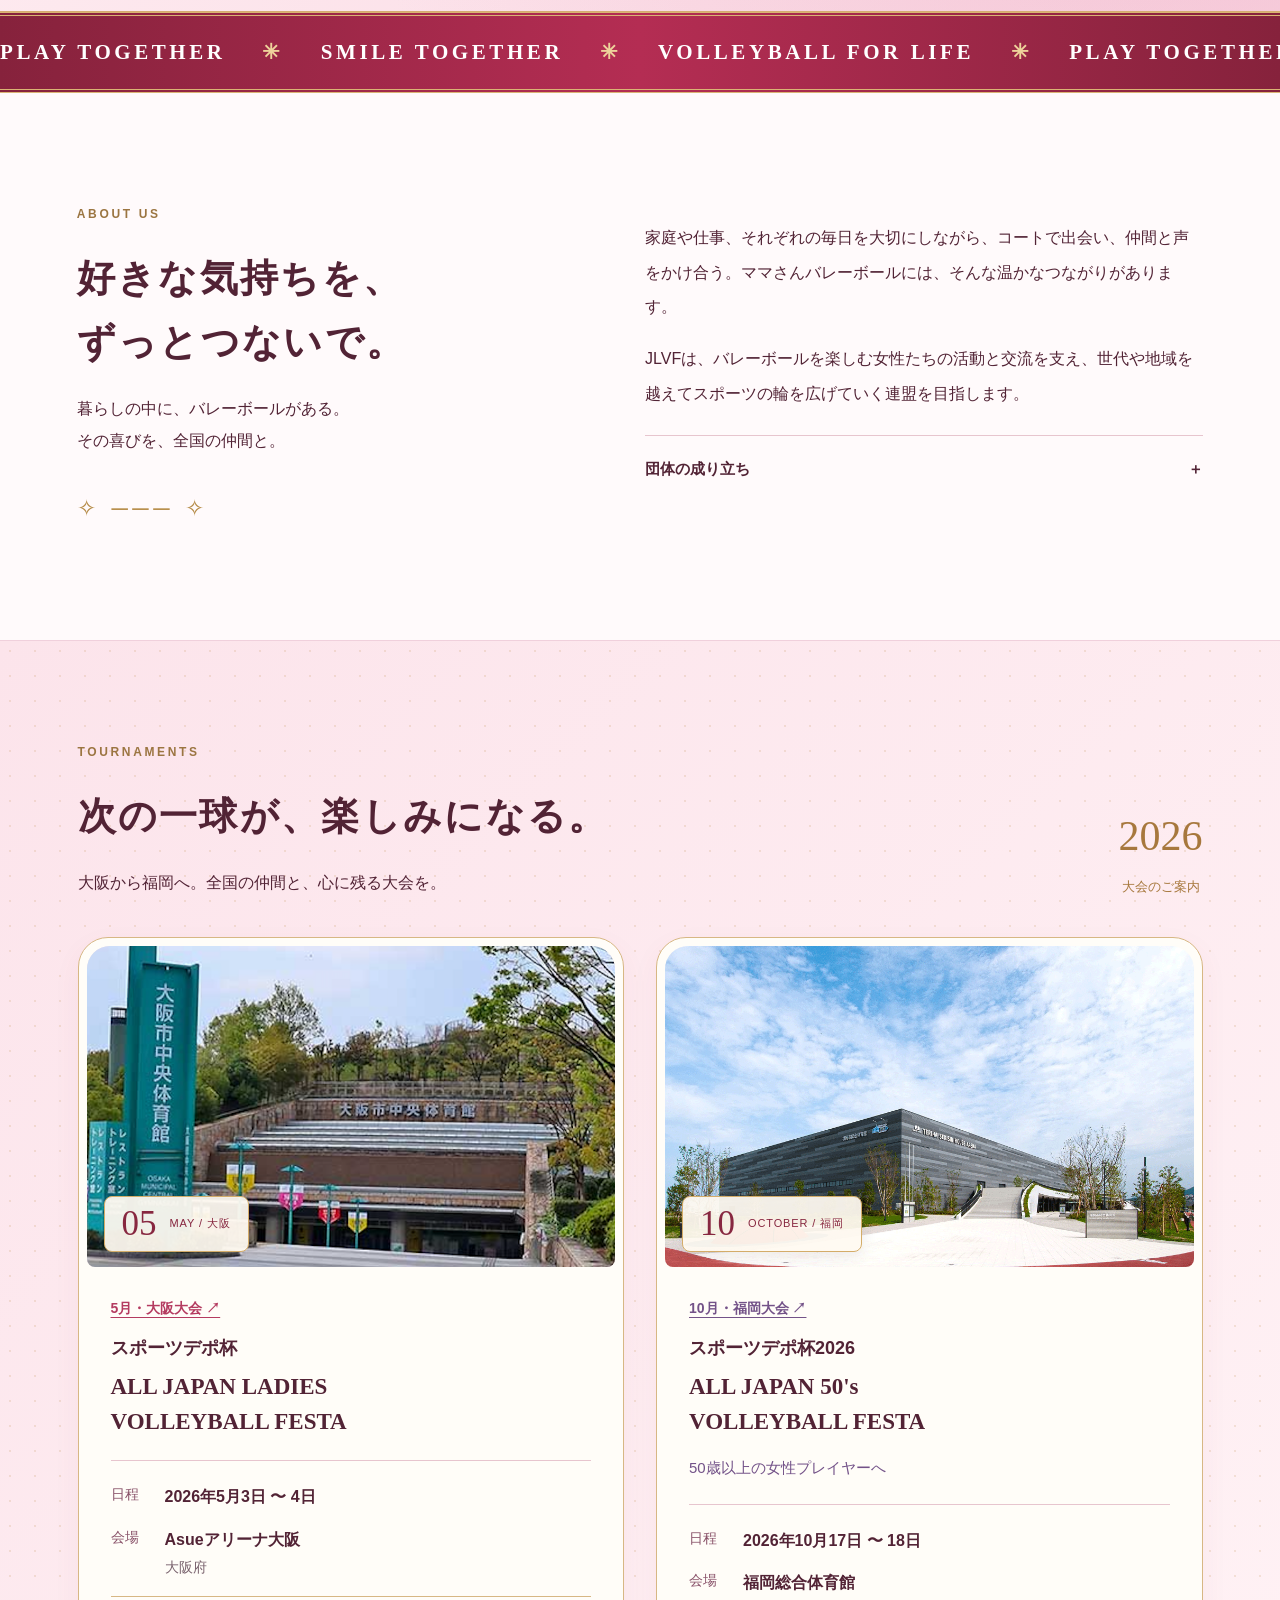
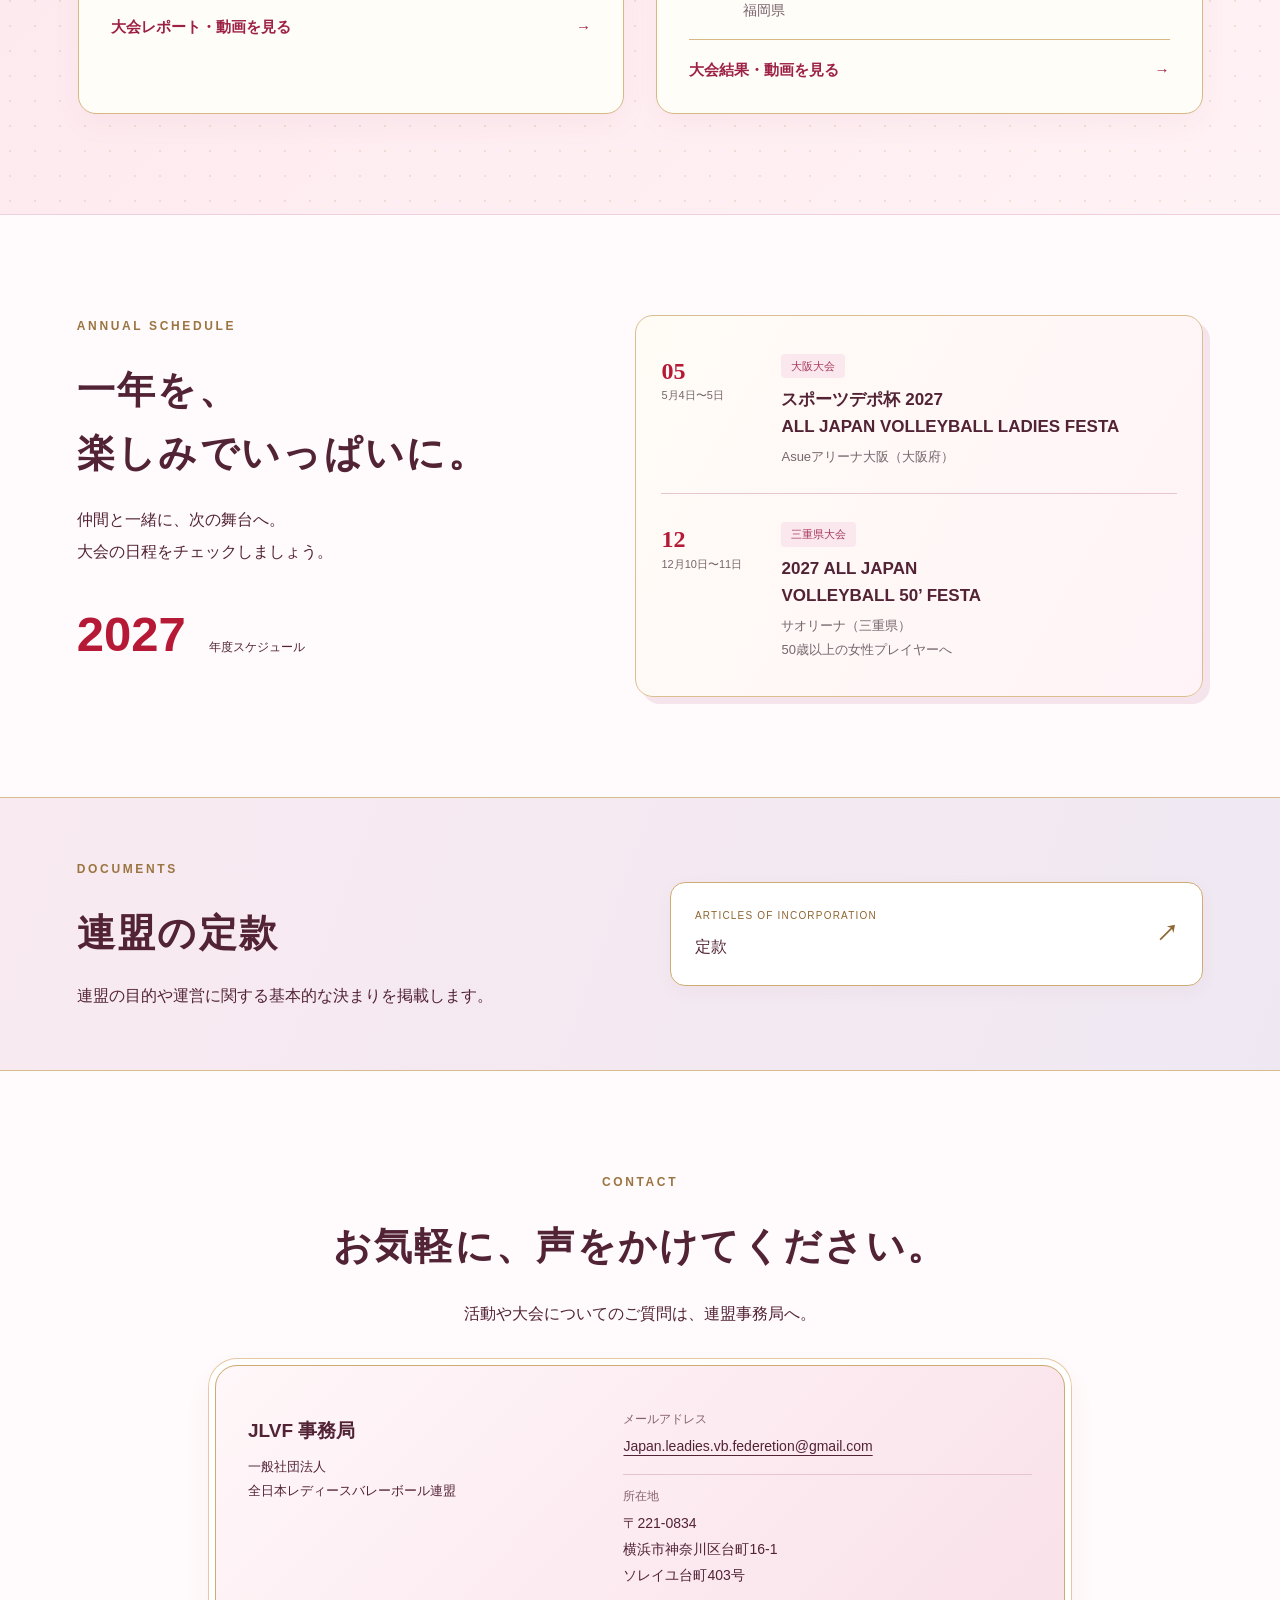
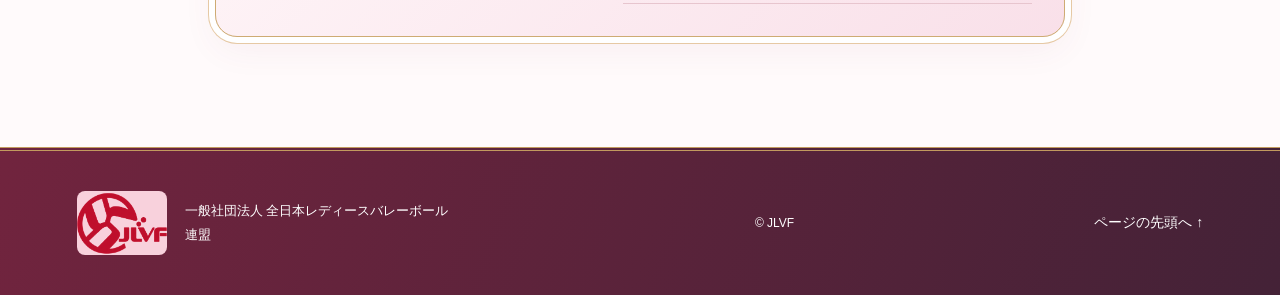
==== commit f6291647: "2026年大会の正式名称を訂正" ====
--- a/index.html
+++ b/index.html
@@ -30,7 +30,7 @@
 <header class="header"><a class="brand" href="#top" aria-label="JLVF トップページ"><span class="official-logo" role="img" aria-label="連盟旗のJLVFロゴ"></span><span class="brand-name"><small>一般社団法人</small>全日本レディース<br class="mobile-break">バレーボール連盟</span></a><button class="menu-toggle" aria-controls="navigation" aria-expanded="false">メニュー <span>☰</span></button><nav id="navigation" aria-label="メインメニュー"><a href="#about">連盟について</a><a href="#tournaments">大会の紹介</a><a href="#schedule">年間スケジュール</a><a href="#documents">定款</a><a class="nav-contact" href="#contact">お問い合わせ <span>↗</span></a></nav></header>
 <main id="main"><section class="opening opening-text-only" id="top" aria-label="一般社団法人 全日本レディースバレーボール連盟"><div class="opening-frame"><div class="opening-title"><span class="official-logo" aria-hidden="true"></span><p class="opening-legal">一般社団法人</p><p class="opening-name"><span>全日本レディース</span><span>バレーボール連盟</span></p><span class="opening-rule" aria-hidden="true"></span><p class="opening-english">ALL JAPAN LADIES VOLLEYBALL FEDERATION</p></div></div><div class="opening-caption"><button class="replay-intro" type="button">オープニングをもう一度 ↻</button></div></section><section class="hero" id="welcome"><div class="hero-inner"><div class="hero-copy"><div class="hero-kicker"><span>✧</span> 心ときめく、わたしたちのバレー <span>✧</span></div><p class="eyebrow">ALL JAPAN LADIES VOLLEYBALL FEDERATION</p><h1>いくつになっても、<br>夢中になれる。<br><span>仲間がいる。</span></h1><p class="hero-text">ボールをつなぐ。笑顔がつながる。<br>ママさんバレーボールで、毎日にときめきを。</p><a class="button" href="#tournaments">大会を見つける <span>↗</span></a><a class="text-link" href="#about">JLVFについて <span>→</span></a></div><div class="hero-art"><img class="hero-photo" src="assets/volleyball.png" width="1536" height="1024" alt="仲間とバレーボールを楽しむ女性たちのAI生成イメージ"><span class="photo-label">ずっと、バレーが好き。</span><span class="hero-stamp"><span class="official-logo" role="img" aria-label="連盟旗のJLVFロゴ"></span><small>いつも、仲間と。</small></span><span class="sparkle sparkle-one" aria-hidden="true">✧</span><span class="sparkle sparkle-two" aria-hidden="true">✦</span></div></div><div class="hero-bottom"><span>ひとりひとりの「好き」が、チームの力になる。</span><a href="#about">SCROLL ↓</a></div></section><div class="ribbon" aria-hidden="true">PLAY TOGETHER <span>✳</span> SMILE TOGETHER <span>✳</span> VOLLEYBALL FOR LIFE <span>✳</span> PLAY TOGETHER <span>✳</span></div>
 <section class="section about" id="about"><div class="section-heading reveal"><p class="eyebrow">ABOUT US</p><h2>好きな気持ちを、<br>ずっとつないで。</h2><p class="section-lead">暮らしの中に、バレーボールがある。<br>その喜びを、全国の仲間と。</p></div><div class="about-body reveal"><p>家庭や仕事、それぞれの毎日を大切にしながら、コートで出会い、仲間と声をかけ合う。ママさんバレーボールには、そんな温かなつながりがあります。</p><p>JLVFは、バレーボールを楽しむ女性たちの活動と交流を支え、世代や地域を越えてスポーツの輪を広げていく連盟を目指します。</p><details><summary>団体の成り立ち <span>＋</span></summary><div class="detail-body"><p>COMMING SOON</p></div></details></div></section>
-<section class="tournaments section" id="tournaments"><div class="heading-row reveal"><div><p class="eyebrow">TOURNAMENTS</p><h2>次の一球が、楽しみになる。</h2><p class="section-lead">大阪から福岡へ。全国の仲間と、心に残る大会を。</p></div><span class="tournament-year">2026 <small>大会のご案内</small></span></div><div class="cards real-events"><article class="event-card coral reveal"><div class="venue-photo"><img src="assets/osaka-arena.png" alt="大阪大会の会場・Asueアリーナ大阪の外観" width="788" height="630"><span class="venue-month">05 <small>MAY / 大阪</small></span></div><div class="card-body"><a class="category event-report-title" href="osaka-2026.html">5月・大阪大会 ↗</a><h3><span class="event-sponsor">スポーツデポ杯 2026</span>ALL JAPAN VOLLEYBALL<br>LADIES FESTA</h3><dl class="event-facts"><div><dt>日程</dt><dd><time datetime="2026-05-03">2026年5月3日</time> 〜 <time datetime="2026-05-04">4日</time></dd></div><div><dt>会場</dt><dd>Asueアリーナ大阪<span>大阪府</span></dd></div></dl><a class="report-card-link" href="osaka-2026.html">大会レポート・動画を見る <span>→</span></a></div></article><article class="event-card mint reveal"><div class="venue-photo"><img src="assets/fukuoka-arena.png" alt="福岡大会の会場・福岡総合体育館の外観" width="1000" height="664"><span class="venue-month">10 <small>OCTOBER / 福岡</small></span></div><div class="card-body"><a class="category event-report-title" href="fukuoka-2026.html">10月・福岡大会 ↗</a><h3>2026 ALL JAPAN<br>VOLLEYBALL 50’ FESTA</h3><p class="player-note">50歳以上の女性プレイヤーへ</p><dl class="event-facts"><div><dt>日程</dt><dd><time datetime="2026-10-17">2026年10月17日</time> 〜 <time datetime="2026-10-18">18日</time></dd></div><div><dt>会場</dt><dd>福岡総合体育館<span>福岡県</span></dd></div></dl><a class="report-card-link" href="fukuoka-2026.html">大会結果・動画を見る <span>→</span></a></div></article></div></section>
+<section class="tournaments section" id="tournaments"><div class="heading-row reveal"><div><p class="eyebrow">TOURNAMENTS</p><h2>次の一球が、楽しみになる。</h2><p class="section-lead">大阪から福岡へ。全国の仲間と、心に残る大会を。</p></div><span class="tournament-year">2026 <small>大会のご案内</small></span></div><div class="cards real-events"><article class="event-card coral reveal"><div class="venue-photo"><img src="assets/osaka-arena.png" alt="大阪大会の会場・Asueアリーナ大阪の外観" width="788" height="630"><span class="venue-month">05 <small>MAY / 大阪</small></span></div><div class="card-body"><a class="category event-report-title" href="osaka-2026.html">5月・大阪大会 ↗</a><h3><span class="event-sponsor">スポーツデポ杯</span>ALL JAPAN LADIES<br>VOLLEYBALL FESTA</h3><dl class="event-facts"><div><dt>日程</dt><dd><time datetime="2026-05-03">2026年5月3日</time> 〜 <time datetime="2026-05-04">4日</time></dd></div><div><dt>会場</dt><dd>Asueアリーナ大阪<span>大阪府</span></dd></div></dl><a class="report-card-link" href="osaka-2026.html">大会レポート・動画を見る <span>→</span></a></div></article><article class="event-card mint reveal"><div class="venue-photo"><img src="assets/fukuoka-arena.png" alt="福岡大会の会場・福岡総合体育館の外観" width="1000" height="664"><span class="venue-month">10 <small>OCTOBER / 福岡</small></span></div><div class="card-body"><a class="category event-report-title" href="fukuoka-2026.html">10月・福岡大会 ↗</a><h3><span class="event-sponsor">スポーツデポ杯2026</span>ALL JAPAN 50's<br>VOLLEYBALL FESTA</h3><p class="player-note">50歳以上の女性プレイヤーへ</p><dl class="event-facts"><div><dt>日程</dt><dd><time datetime="2026-10-17">2026年10月17日</time> 〜 <time datetime="2026-10-18">18日</time></dd></div><div><dt>会場</dt><dd>福岡総合体育館<span>福岡県</span></dd></div></dl><a class="report-card-link" href="fukuoka-2026.html">大会結果・動画を見る <span>→</span></a></div></article></div></section>
 <section class="section schedule" id="schedule"><div class="section-heading reveal"><p class="eyebrow">ANNUAL SCHEDULE</p><h2>一年を、<br>楽しみでいっぱいに。</h2><p class="section-lead">仲間と一緒に、次の舞台へ。<br>大会の日程をチェックしましょう。</p><span class="year-label">2027 <small>年度スケジュール</small></span></div><div class="schedule-list reveal"><div class="schedule-row"><div class="month">05<span>5月4日〜5日</span></div><div><span class="schedule-tag pink-tag">大阪大会</span><h3>スポーツデポ杯 2027<br>ALL JAPAN VOLLEYBALL LADIES FESTA</h3><p>Asueアリーナ大阪（大阪府）</p></div></div><div class="schedule-row"><div class="month">12<span>12月10日〜11日</span></div><div><span class="schedule-tag pink-tag">三重県大会</span><h3>2027 ALL JAPAN<br>VOLLEYBALL 50’ FESTA</h3><p>サオリーナ（三重県）<br>50歳以上の女性プレイヤーへ</p></div></div></div></section>
 <section class="documents" id="documents"><div class="section document-inner reveal"><div><p class="eyebrow">DOCUMENTS</p><h2>連盟の定款</h2><p>連盟の目的や運営に関する基本的な決まりを掲載します。</p></div><a class="document-detail" style="display:flex;align-items:center;justify-content:space-between;padding:1.5rem;color:inherit;text-decoration:none" href="assets/jlvf-articles.pdf" target="_blank" rel="noopener" aria-label="定款（PDFを開く）"><span><small>ARTICLES OF INCORPORATION</small>定款</span><b>↗</b></a></div></section>
 <section class="section contact reveal" id="contact"><p class="eyebrow">CONTACT</p><h2>お気軽に、声をかけてください。</h2><p class="section-lead">活動や大会についてのご質問は、連盟事務局へ。</p><div class="contact-box"><div><h3>JLVF 事務局</h3><p>一般社団法人<br>全日本レディースバレーボール連盟</p></div><dl><div><dt>メールアドレス</dt><dd><a href="mailto:Japan.leadies.vb.federetion@gmail.com" style="overflow-wrap:anywhere;text-decoration:underline;text-underline-offset:4px">Japan.leadies.vb.federetion@gmail.com</a></dd></div><div><dt>所在地</dt><dd>〒221-0834<br>横浜市神奈川区台町16-1<br>ソレイユ台町403号</dd></div></dl></div></section>
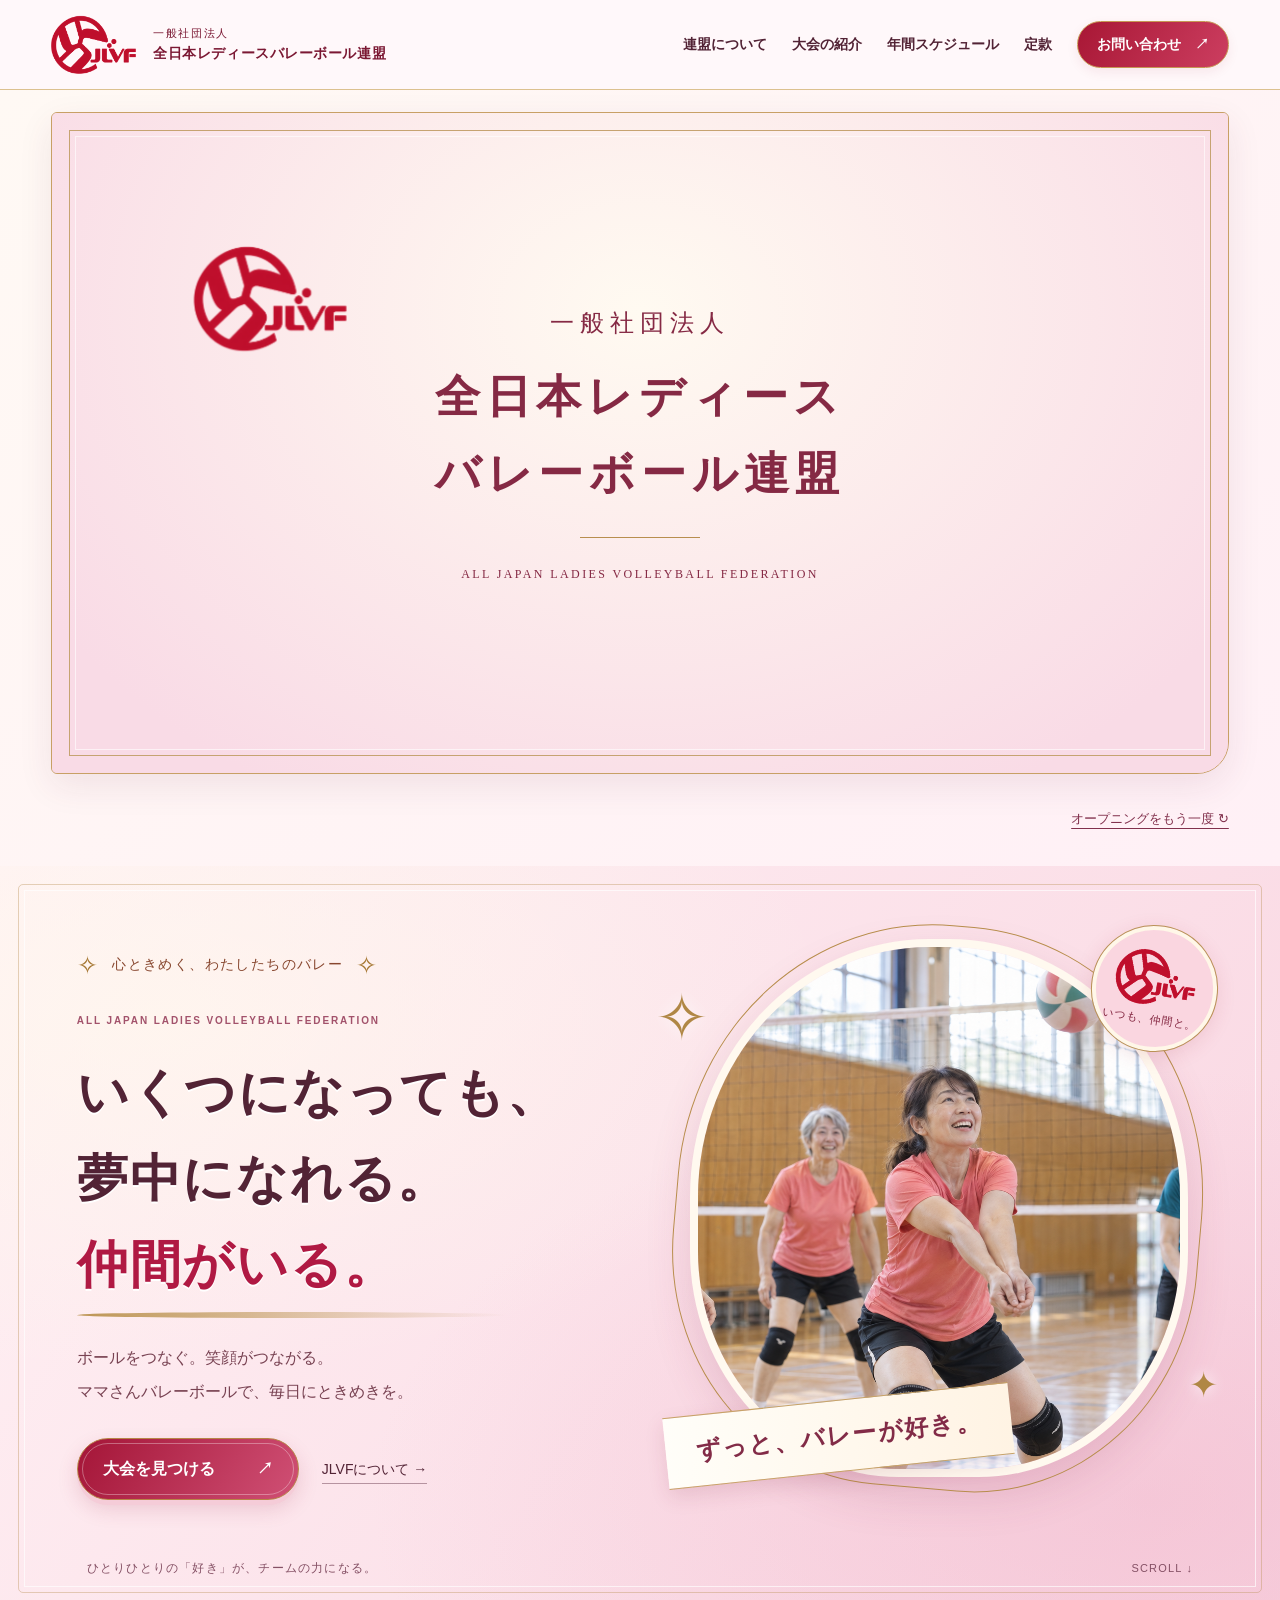
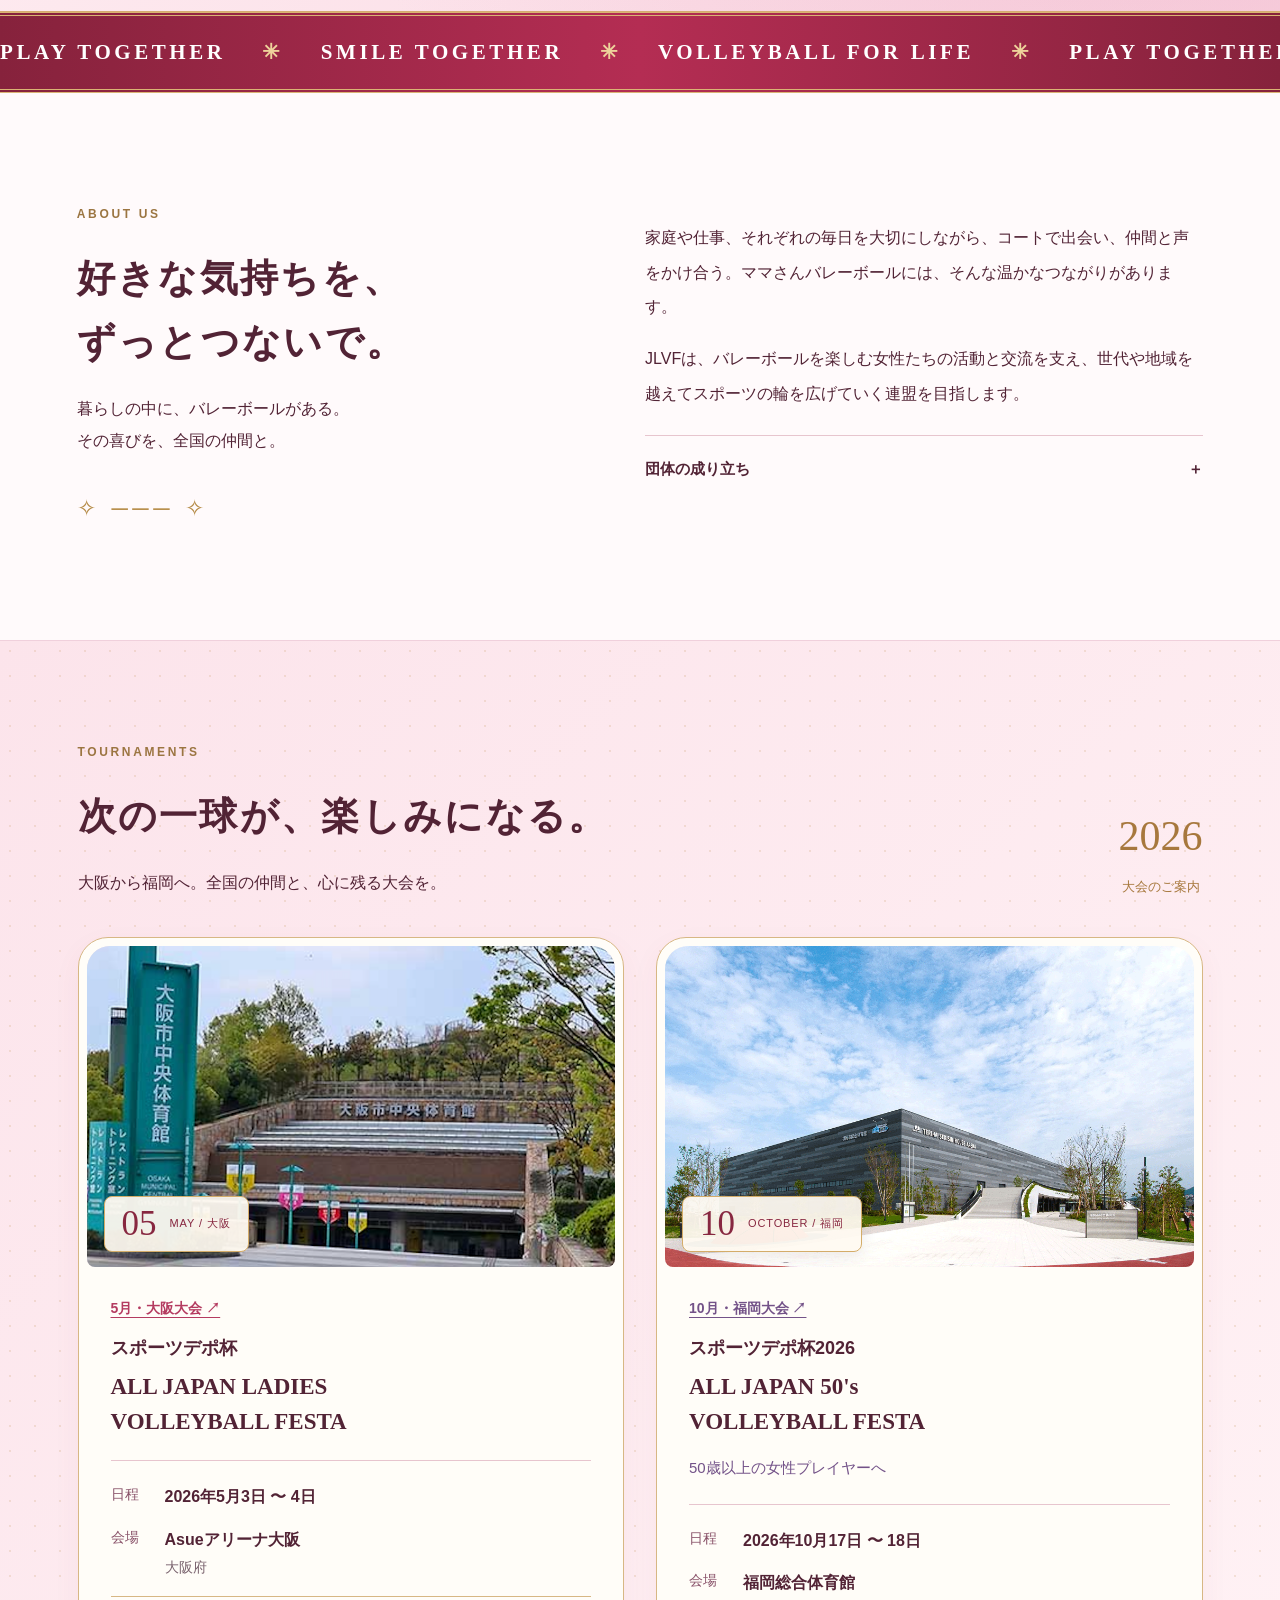
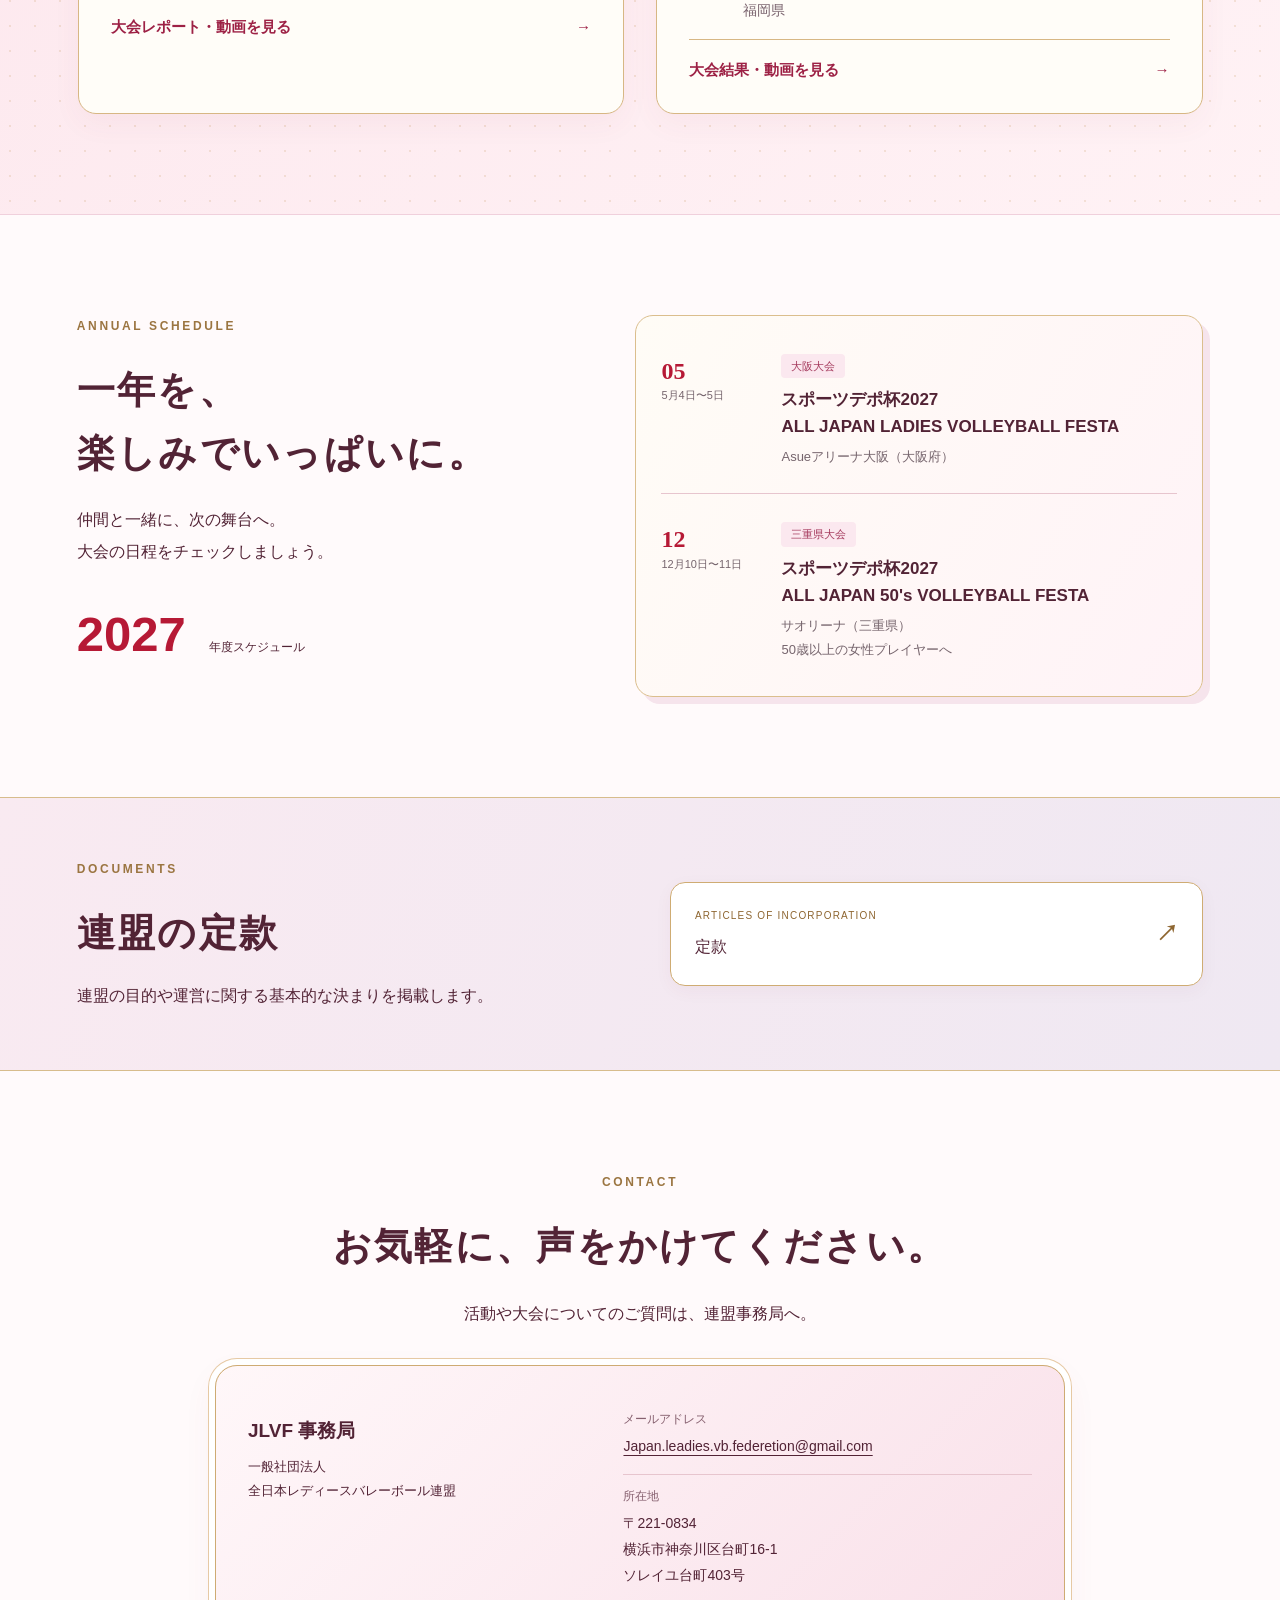
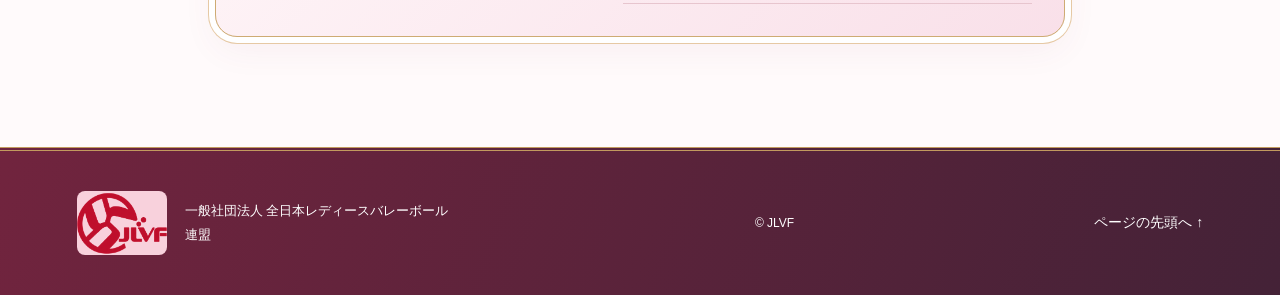
==== commit 3c8e5682: "年間スケジュールの2027年大会名を訂正" ====
--- a/index.html
+++ b/index.html
@@ -31,7 +31,7 @@
 <main id="main"><section class="opening opening-text-only" id="top" aria-label="一般社団法人 全日本レディースバレーボール連盟"><div class="opening-frame"><div class="opening-title"><span class="official-logo" aria-hidden="true"></span><p class="opening-legal">一般社団法人</p><p class="opening-name"><span>全日本レディース</span><span>バレーボール連盟</span></p><span class="opening-rule" aria-hidden="true"></span><p class="opening-english">ALL JAPAN LADIES VOLLEYBALL FEDERATION</p></div></div><div class="opening-caption"><button class="replay-intro" type="button">オープニングをもう一度 ↻</button></div></section><section class="hero" id="welcome"><div class="hero-inner"><div class="hero-copy"><div class="hero-kicker"><span>✧</span> 心ときめく、わたしたちのバレー <span>✧</span></div><p class="eyebrow">ALL JAPAN LADIES VOLLEYBALL FEDERATION</p><h1>いくつになっても、<br>夢中になれる。<br><span>仲間がいる。</span></h1><p class="hero-text">ボールをつなぐ。笑顔がつながる。<br>ママさんバレーボールで、毎日にときめきを。</p><a class="button" href="#tournaments">大会を見つける <span>↗</span></a><a class="text-link" href="#about">JLVFについて <span>→</span></a></div><div class="hero-art"><img class="hero-photo" src="assets/volleyball.png" width="1536" height="1024" alt="仲間とバレーボールを楽しむ女性たちのAI生成イメージ"><span class="photo-label">ずっと、バレーが好き。</span><span class="hero-stamp"><span class="official-logo" role="img" aria-label="連盟旗のJLVFロゴ"></span><small>いつも、仲間と。</small></span><span class="sparkle sparkle-one" aria-hidden="true">✧</span><span class="sparkle sparkle-two" aria-hidden="true">✦</span></div></div><div class="hero-bottom"><span>ひとりひとりの「好き」が、チームの力になる。</span><a href="#about">SCROLL ↓</a></div></section><div class="ribbon" aria-hidden="true">PLAY TOGETHER <span>✳</span> SMILE TOGETHER <span>✳</span> VOLLEYBALL FOR LIFE <span>✳</span> PLAY TOGETHER <span>✳</span></div>
 <section class="section about" id="about"><div class="section-heading reveal"><p class="eyebrow">ABOUT US</p><h2>好きな気持ちを、<br>ずっとつないで。</h2><p class="section-lead">暮らしの中に、バレーボールがある。<br>その喜びを、全国の仲間と。</p></div><div class="about-body reveal"><p>家庭や仕事、それぞれの毎日を大切にしながら、コートで出会い、仲間と声をかけ合う。ママさんバレーボールには、そんな温かなつながりがあります。</p><p>JLVFは、バレーボールを楽しむ女性たちの活動と交流を支え、世代や地域を越えてスポーツの輪を広げていく連盟を目指します。</p><details><summary>団体の成り立ち <span>＋</span></summary><div class="detail-body"><p>COMMING SOON</p></div></details></div></section>
 <section class="tournaments section" id="tournaments"><div class="heading-row reveal"><div><p class="eyebrow">TOURNAMENTS</p><h2>次の一球が、楽しみになる。</h2><p class="section-lead">大阪から福岡へ。全国の仲間と、心に残る大会を。</p></div><span class="tournament-year">2026 <small>大会のご案内</small></span></div><div class="cards real-events"><article class="event-card coral reveal"><div class="venue-photo"><img src="assets/osaka-arena.png" alt="大阪大会の会場・Asueアリーナ大阪の外観" width="788" height="630"><span class="venue-month">05 <small>MAY / 大阪</small></span></div><div class="card-body"><a class="category event-report-title" href="osaka-2026.html">5月・大阪大会 ↗</a><h3><span class="event-sponsor">スポーツデポ杯</span>ALL JAPAN LADIES<br>VOLLEYBALL FESTA</h3><dl class="event-facts"><div><dt>日程</dt><dd><time datetime="2026-05-03">2026年5月3日</time> 〜 <time datetime="2026-05-04">4日</time></dd></div><div><dt>会場</dt><dd>Asueアリーナ大阪<span>大阪府</span></dd></div></dl><a class="report-card-link" href="osaka-2026.html">大会レポート・動画を見る <span>→</span></a></div></article><article class="event-card mint reveal"><div class="venue-photo"><img src="assets/fukuoka-arena.png" alt="福岡大会の会場・福岡総合体育館の外観" width="1000" height="664"><span class="venue-month">10 <small>OCTOBER / 福岡</small></span></div><div class="card-body"><a class="category event-report-title" href="fukuoka-2026.html">10月・福岡大会 ↗</a><h3><span class="event-sponsor">スポーツデポ杯2026</span>ALL JAPAN 50's<br>VOLLEYBALL FESTA</h3><p class="player-note">50歳以上の女性プレイヤーへ</p><dl class="event-facts"><div><dt>日程</dt><dd><time datetime="2026-10-17">2026年10月17日</time> 〜 <time datetime="2026-10-18">18日</time></dd></div><div><dt>会場</dt><dd>福岡総合体育館<span>福岡県</span></dd></div></dl><a class="report-card-link" href="fukuoka-2026.html">大会結果・動画を見る <span>→</span></a></div></article></div></section>
-<section class="section schedule" id="schedule"><div class="section-heading reveal"><p class="eyebrow">ANNUAL SCHEDULE</p><h2>一年を、<br>楽しみでいっぱいに。</h2><p class="section-lead">仲間と一緒に、次の舞台へ。<br>大会の日程をチェックしましょう。</p><span class="year-label">2027 <small>年度スケジュール</small></span></div><div class="schedule-list reveal"><div class="schedule-row"><div class="month">05<span>5月4日〜5日</span></div><div><span class="schedule-tag pink-tag">大阪大会</span><h3>スポーツデポ杯 2027<br>ALL JAPAN VOLLEYBALL LADIES FESTA</h3><p>Asueアリーナ大阪（大阪府）</p></div></div><div class="schedule-row"><div class="month">12<span>12月10日〜11日</span></div><div><span class="schedule-tag pink-tag">三重県大会</span><h3>2027 ALL JAPAN<br>VOLLEYBALL 50’ FESTA</h3><p>サオリーナ（三重県）<br>50歳以上の女性プレイヤーへ</p></div></div></div></section>
+<section class="section schedule" id="schedule"><div class="section-heading reveal"><p class="eyebrow">ANNUAL SCHEDULE</p><h2>一年を、<br>楽しみでいっぱいに。</h2><p class="section-lead">仲間と一緒に、次の舞台へ。<br>大会の日程をチェックしましょう。</p><span class="year-label">2027 <small>年度スケジュール</small></span></div><div class="schedule-list reveal"><div class="schedule-row"><div class="month">05<span>5月4日〜5日</span></div><div><span class="schedule-tag pink-tag">大阪大会</span><h3>スポーツデポ杯2027<br>ALL JAPAN LADIES VOLLEYBALL FESTA</h3><p>Asueアリーナ大阪（大阪府）</p></div></div><div class="schedule-row"><div class="month">12<span>12月10日〜11日</span></div><div><span class="schedule-tag pink-tag">三重県大会</span><h3>スポーツデポ杯2027<br>ALL JAPAN 50's VOLLEYBALL FESTA</h3><p>サオリーナ（三重県）<br>50歳以上の女性プレイヤーへ</p></div></div></div></section>
 <section class="documents" id="documents"><div class="section document-inner reveal"><div><p class="eyebrow">DOCUMENTS</p><h2>連盟の定款</h2><p>連盟の目的や運営に関する基本的な決まりを掲載します。</p></div><a class="document-detail" style="display:flex;align-items:center;justify-content:space-between;padding:1.5rem;color:inherit;text-decoration:none" href="assets/jlvf-articles.pdf" target="_blank" rel="noopener" aria-label="定款（PDFを開く）"><span><small>ARTICLES OF INCORPORATION</small>定款</span><b>↗</b></a></div></section>
 <section class="section contact reveal" id="contact"><p class="eyebrow">CONTACT</p><h2>お気軽に、声をかけてください。</h2><p class="section-lead">活動や大会についてのご質問は、連盟事務局へ。</p><div class="contact-box"><div><h3>JLVF 事務局</h3><p>一般社団法人<br>全日本レディースバレーボール連盟</p></div><dl><div><dt>メールアドレス</dt><dd><a href="mailto:Japan.leadies.vb.federetion@gmail.com" style="overflow-wrap:anywhere;text-decoration:underline;text-underline-offset:4px">Japan.leadies.vb.federetion@gmail.com</a></dd></div><div><dt>所在地</dt><dd>〒221-0834<br>横浜市神奈川区台町16-1<br>ソレイユ台町403号</dd></div></dl></div></section>
 </main><footer><a class="footer-brand" href="#top"><i class="official-logo" role="img" aria-label="連盟旗のJLVFロゴ"></i><span>一般社団法人 全日本レディースバレーボール連盟</span></a><p>© JLVF</p><a href="#top">ページの先頭へ ↑</a></footer><script src="script.js?v=11"></script>
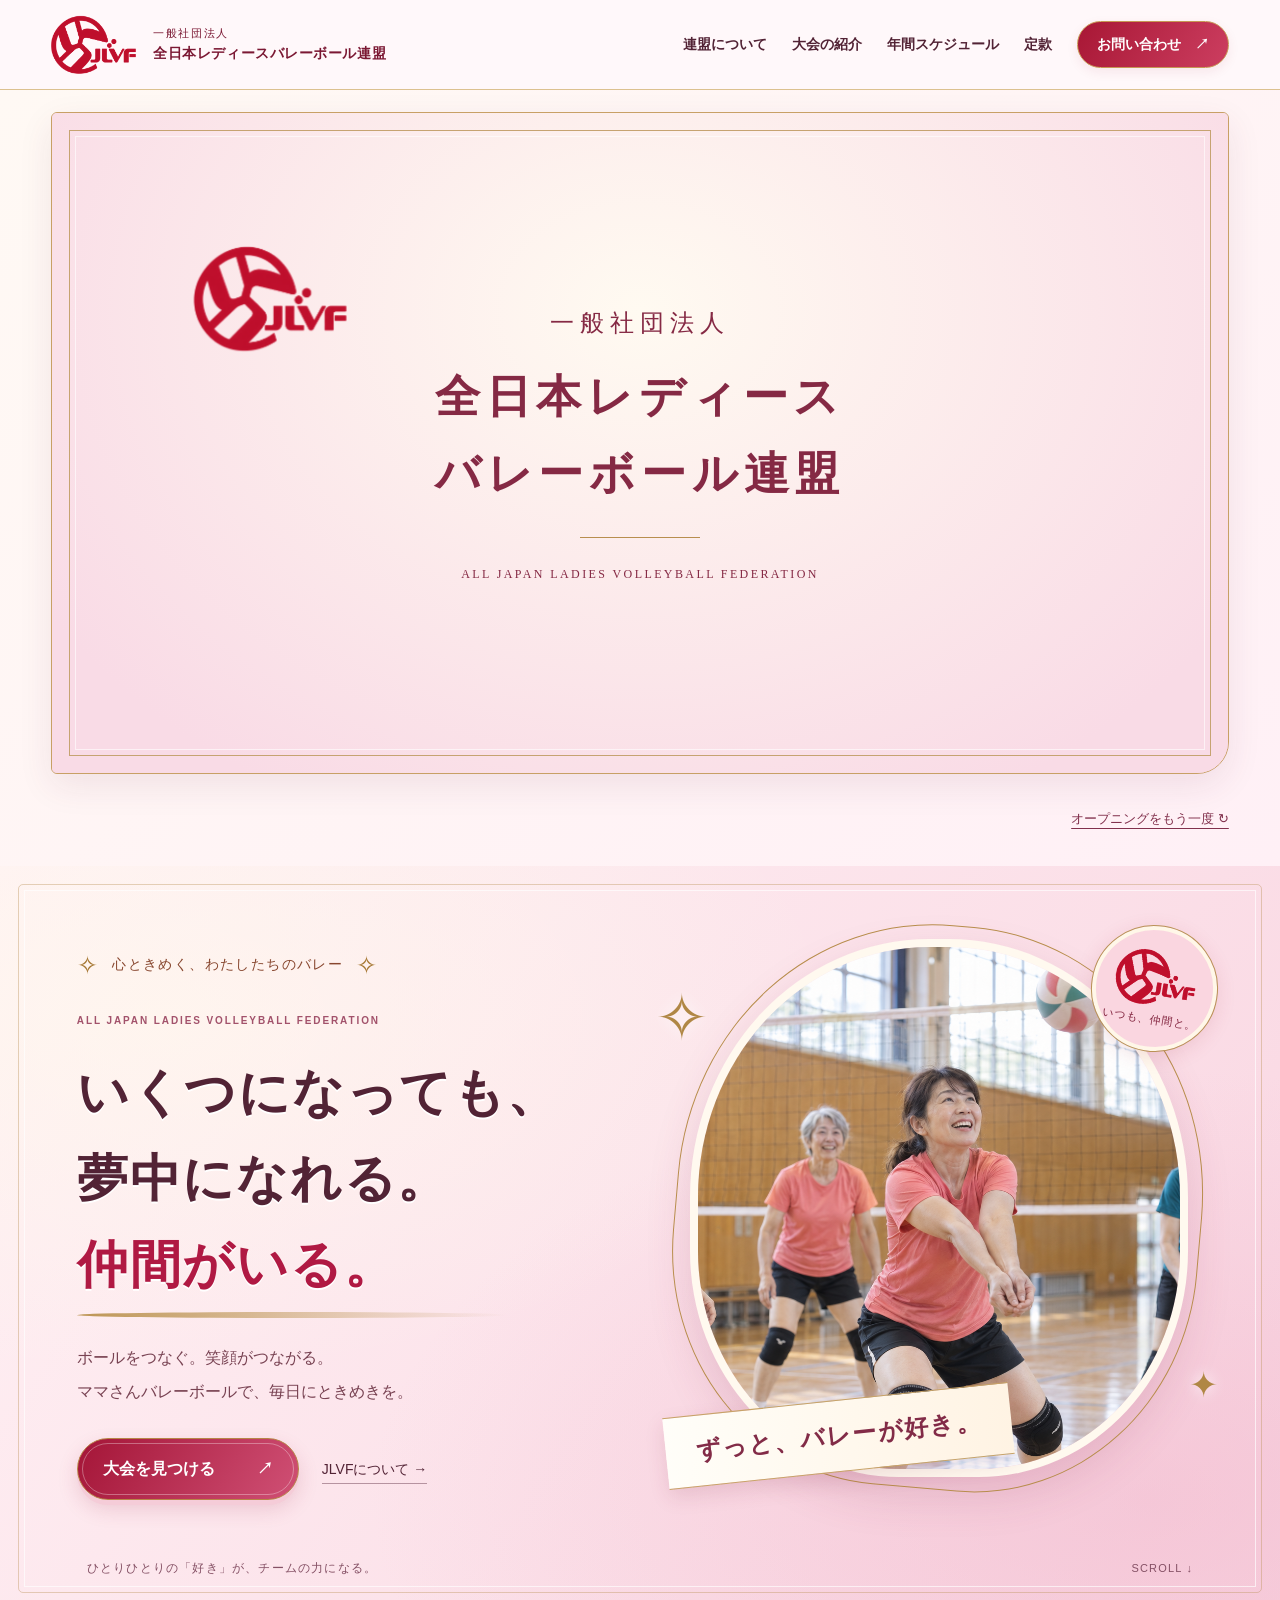
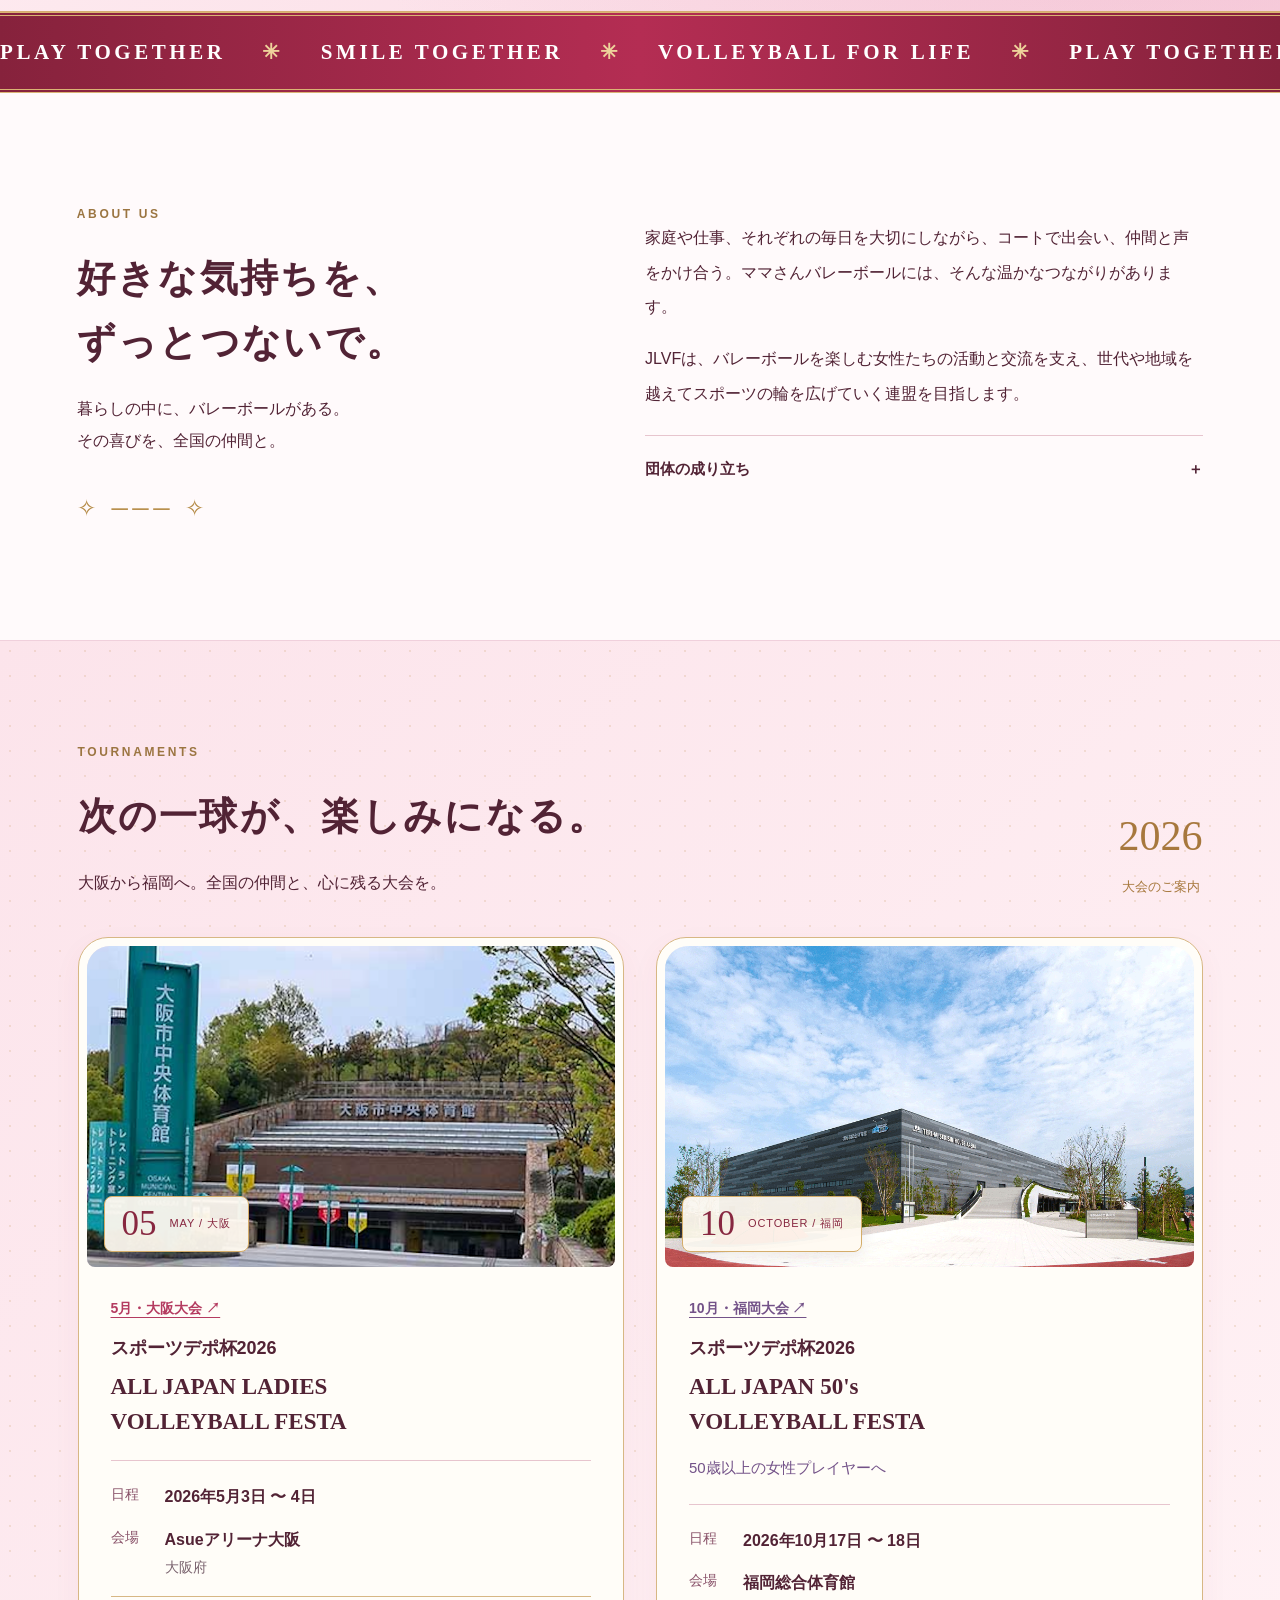
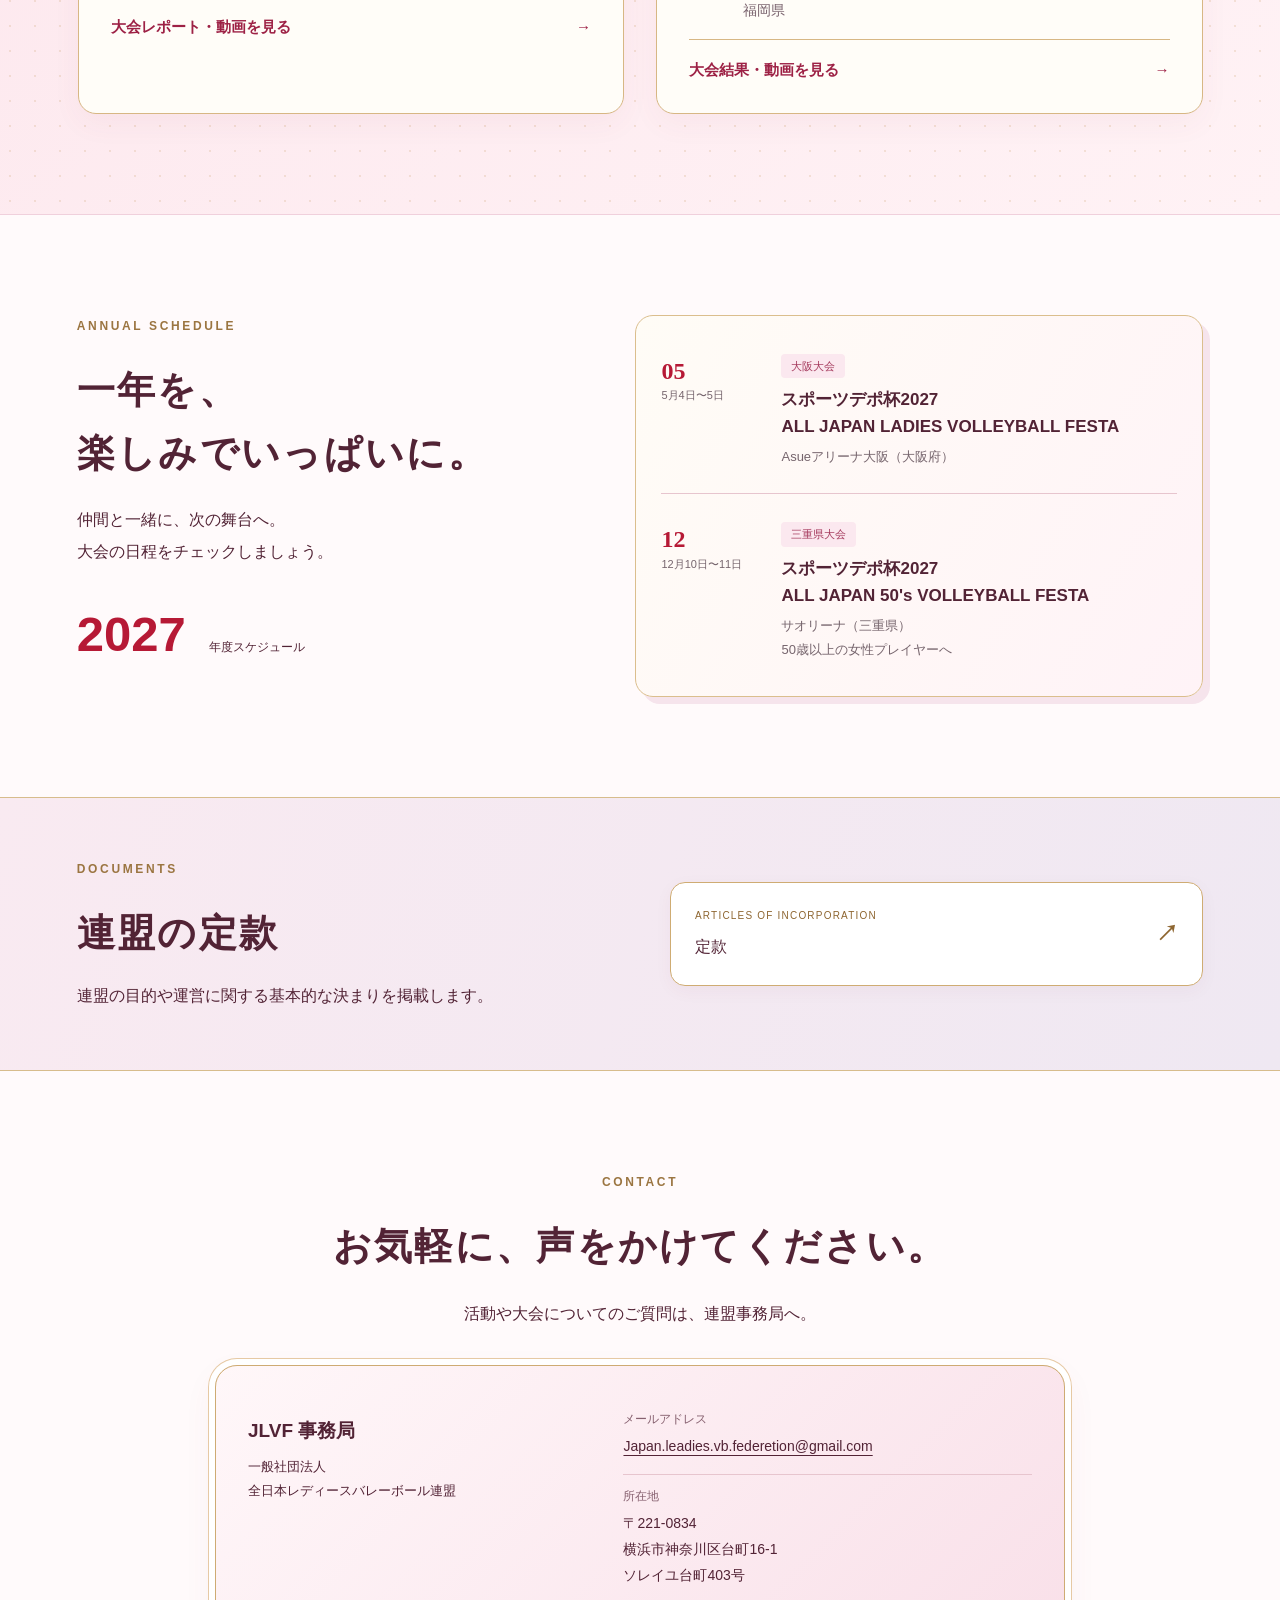
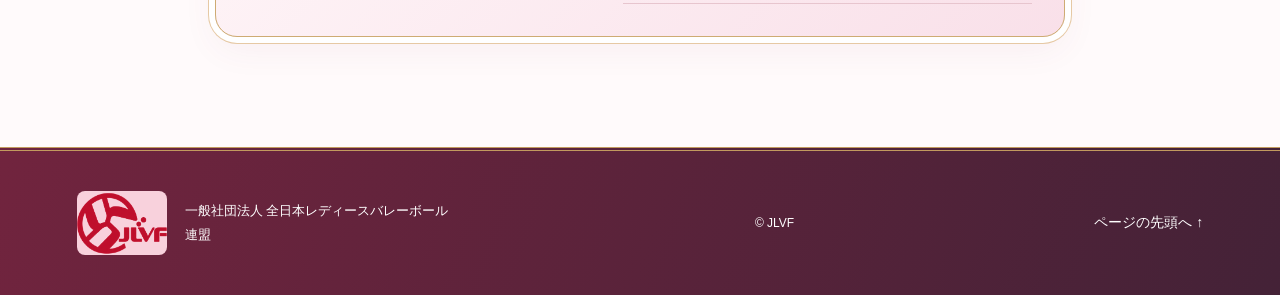
==== commit 04e3c66b: "大阪大会の冠名をスポーツデポ杯2026に訂正" ====
--- a/index.html
+++ b/index.html
@@ -30,7 +30,7 @@
 <header class="header"><a class="brand" href="#top" aria-label="JLVF トップページ"><span class="official-logo" role="img" aria-label="連盟旗のJLVFロゴ"></span><span class="brand-name"><small>一般社団法人</small>全日本レディース<br class="mobile-break">バレーボール連盟</span></a><button class="menu-toggle" aria-controls="navigation" aria-expanded="false">メニュー <span>☰</span></button><nav id="navigation" aria-label="メインメニュー"><a href="#about">連盟について</a><a href="#tournaments">大会の紹介</a><a href="#schedule">年間スケジュール</a><a href="#documents">定款</a><a class="nav-contact" href="#contact">お問い合わせ <span>↗</span></a></nav></header>
 <main id="main"><section class="opening opening-text-only" id="top" aria-label="一般社団法人 全日本レディースバレーボール連盟"><div class="opening-frame"><div class="opening-title"><span class="official-logo" aria-hidden="true"></span><p class="opening-legal">一般社団法人</p><p class="opening-name"><span>全日本レディース</span><span>バレーボール連盟</span></p><span class="opening-rule" aria-hidden="true"></span><p class="opening-english">ALL JAPAN LADIES VOLLEYBALL FEDERATION</p></div></div><div class="opening-caption"><button class="replay-intro" type="button">オープニングをもう一度 ↻</button></div></section><section class="hero" id="welcome"><div class="hero-inner"><div class="hero-copy"><div class="hero-kicker"><span>✧</span> 心ときめく、わたしたちのバレー <span>✧</span></div><p class="eyebrow">ALL JAPAN LADIES VOLLEYBALL FEDERATION</p><h1>いくつになっても、<br>夢中になれる。<br><span>仲間がいる。</span></h1><p class="hero-text">ボールをつなぐ。笑顔がつながる。<br>ママさんバレーボールで、毎日にときめきを。</p><a class="button" href="#tournaments">大会を見つける <span>↗</span></a><a class="text-link" href="#about">JLVFについて <span>→</span></a></div><div class="hero-art"><img class="hero-photo" src="assets/volleyball.png" width="1536" height="1024" alt="仲間とバレーボールを楽しむ女性たちのAI生成イメージ"><span class="photo-label">ずっと、バレーが好き。</span><span class="hero-stamp"><span class="official-logo" role="img" aria-label="連盟旗のJLVFロゴ"></span><small>いつも、仲間と。</small></span><span class="sparkle sparkle-one" aria-hidden="true">✧</span><span class="sparkle sparkle-two" aria-hidden="true">✦</span></div></div><div class="hero-bottom"><span>ひとりひとりの「好き」が、チームの力になる。</span><a href="#about">SCROLL ↓</a></div></section><div class="ribbon" aria-hidden="true">PLAY TOGETHER <span>✳</span> SMILE TOGETHER <span>✳</span> VOLLEYBALL FOR LIFE <span>✳</span> PLAY TOGETHER <span>✳</span></div>
 <section class="section about" id="about"><div class="section-heading reveal"><p class="eyebrow">ABOUT US</p><h2>好きな気持ちを、<br>ずっとつないで。</h2><p class="section-lead">暮らしの中に、バレーボールがある。<br>その喜びを、全国の仲間と。</p></div><div class="about-body reveal"><p>家庭や仕事、それぞれの毎日を大切にしながら、コートで出会い、仲間と声をかけ合う。ママさんバレーボールには、そんな温かなつながりがあります。</p><p>JLVFは、バレーボールを楽しむ女性たちの活動と交流を支え、世代や地域を越えてスポーツの輪を広げていく連盟を目指します。</p><details><summary>団体の成り立ち <span>＋</span></summary><div class="detail-body"><p>COMMING SOON</p></div></details></div></section>
-<section class="tournaments section" id="tournaments"><div class="heading-row reveal"><div><p class="eyebrow">TOURNAMENTS</p><h2>次の一球が、楽しみになる。</h2><p class="section-lead">大阪から福岡へ。全国の仲間と、心に残る大会を。</p></div><span class="tournament-year">2026 <small>大会のご案内</small></span></div><div class="cards real-events"><article class="event-card coral reveal"><div class="venue-photo"><img src="assets/osaka-arena.png" alt="大阪大会の会場・Asueアリーナ大阪の外観" width="788" height="630"><span class="venue-month">05 <small>MAY / 大阪</small></span></div><div class="card-body"><a class="category event-report-title" href="osaka-2026.html">5月・大阪大会 ↗</a><h3><span class="event-sponsor">スポーツデポ杯</span>ALL JAPAN LADIES<br>VOLLEYBALL FESTA</h3><dl class="event-facts"><div><dt>日程</dt><dd><time datetime="2026-05-03">2026年5月3日</time> 〜 <time datetime="2026-05-04">4日</time></dd></div><div><dt>会場</dt><dd>Asueアリーナ大阪<span>大阪府</span></dd></div></dl><a class="report-card-link" href="osaka-2026.html">大会レポート・動画を見る <span>→</span></a></div></article><article class="event-card mint reveal"><div class="venue-photo"><img src="assets/fukuoka-arena.png" alt="福岡大会の会場・福岡総合体育館の外観" width="1000" height="664"><span class="venue-month">10 <small>OCTOBER / 福岡</small></span></div><div class="card-body"><a class="category event-report-title" href="fukuoka-2026.html">10月・福岡大会 ↗</a><h3><span class="event-sponsor">スポーツデポ杯2026</span>ALL JAPAN 50's<br>VOLLEYBALL FESTA</h3><p class="player-note">50歳以上の女性プレイヤーへ</p><dl class="event-facts"><div><dt>日程</dt><dd><time datetime="2026-10-17">2026年10月17日</time> 〜 <time datetime="2026-10-18">18日</time></dd></div><div><dt>会場</dt><dd>福岡総合体育館<span>福岡県</span></dd></div></dl><a class="report-card-link" href="fukuoka-2026.html">大会結果・動画を見る <span>→</span></a></div></article></div></section>
+<section class="tournaments section" id="tournaments"><div class="heading-row reveal"><div><p class="eyebrow">TOURNAMENTS</p><h2>次の一球が、楽しみになる。</h2><p class="section-lead">大阪から福岡へ。全国の仲間と、心に残る大会を。</p></div><span class="tournament-year">2026 <small>大会のご案内</small></span></div><div class="cards real-events"><article class="event-card coral reveal"><div class="venue-photo"><img src="assets/osaka-arena.png" alt="大阪大会の会場・Asueアリーナ大阪の外観" width="788" height="630"><span class="venue-month">05 <small>MAY / 大阪</small></span></div><div class="card-body"><a class="category event-report-title" href="osaka-2026.html">5月・大阪大会 ↗</a><h3><span class="event-sponsor">スポーツデポ杯2026</span>ALL JAPAN LADIES<br>VOLLEYBALL FESTA</h3><dl class="event-facts"><div><dt>日程</dt><dd><time datetime="2026-05-03">2026年5月3日</time> 〜 <time datetime="2026-05-04">4日</time></dd></div><div><dt>会場</dt><dd>Asueアリーナ大阪<span>大阪府</span></dd></div></dl><a class="report-card-link" href="osaka-2026.html">大会レポート・動画を見る <span>→</span></a></div></article><article class="event-card mint reveal"><div class="venue-photo"><img src="assets/fukuoka-arena.png" alt="福岡大会の会場・福岡総合体育館の外観" width="1000" height="664"><span class="venue-month">10 <small>OCTOBER / 福岡</small></span></div><div class="card-body"><a class="category event-report-title" href="fukuoka-2026.html">10月・福岡大会 ↗</a><h3><span class="event-sponsor">スポーツデポ杯2026</span>ALL JAPAN 50's<br>VOLLEYBALL FESTA</h3><p class="player-note">50歳以上の女性プレイヤーへ</p><dl class="event-facts"><div><dt>日程</dt><dd><time datetime="2026-10-17">2026年10月17日</time> 〜 <time datetime="2026-10-18">18日</time></dd></div><div><dt>会場</dt><dd>福岡総合体育館<span>福岡県</span></dd></div></dl><a class="report-card-link" href="fukuoka-2026.html">大会結果・動画を見る <span>→</span></a></div></article></div></section>
 <section class="section schedule" id="schedule"><div class="section-heading reveal"><p class="eyebrow">ANNUAL SCHEDULE</p><h2>一年を、<br>楽しみでいっぱいに。</h2><p class="section-lead">仲間と一緒に、次の舞台へ。<br>大会の日程をチェックしましょう。</p><span class="year-label">2027 <small>年度スケジュール</small></span></div><div class="schedule-list reveal"><div class="schedule-row"><div class="month">05<span>5月4日〜5日</span></div><div><span class="schedule-tag pink-tag">大阪大会</span><h3>スポーツデポ杯2027<br>ALL JAPAN LADIES VOLLEYBALL FESTA</h3><p>Asueアリーナ大阪（大阪府）</p></div></div><div class="schedule-row"><div class="month">12<span>12月10日〜11日</span></div><div><span class="schedule-tag pink-tag">三重県大会</span><h3>スポーツデポ杯2027<br>ALL JAPAN 50's VOLLEYBALL FESTA</h3><p>サオリーナ（三重県）<br>50歳以上の女性プレイヤーへ</p></div></div></div></section>
 <section class="documents" id="documents"><div class="section document-inner reveal"><div><p class="eyebrow">DOCUMENTS</p><h2>連盟の定款</h2><p>連盟の目的や運営に関する基本的な決まりを掲載します。</p></div><a class="document-detail" style="display:flex;align-items:center;justify-content:space-between;padding:1.5rem;color:inherit;text-decoration:none" href="assets/jlvf-articles.pdf" target="_blank" rel="noopener" aria-label="定款（PDFを開く）"><span><small>ARTICLES OF INCORPORATION</small>定款</span><b>↗</b></a></div></section>
 <section class="section contact reveal" id="contact"><p class="eyebrow">CONTACT</p><h2>お気軽に、声をかけてください。</h2><p class="section-lead">活動や大会についてのご質問は、連盟事務局へ。</p><div class="contact-box"><div><h3>JLVF 事務局</h3><p>一般社団法人<br>全日本レディースバレーボール連盟</p></div><dl><div><dt>メールアドレス</dt><dd><a href="mailto:Japan.leadies.vb.federetion@gmail.com" style="overflow-wrap:anywhere;text-decoration:underline;text-underline-offset:4px">Japan.leadies.vb.federetion@gmail.com</a></dd></div><div><dt>所在地</dt><dd>〒221-0834<br>横浜市神奈川区台町16-1<br>ソレイユ台町403号</dd></div></dl></div></section>
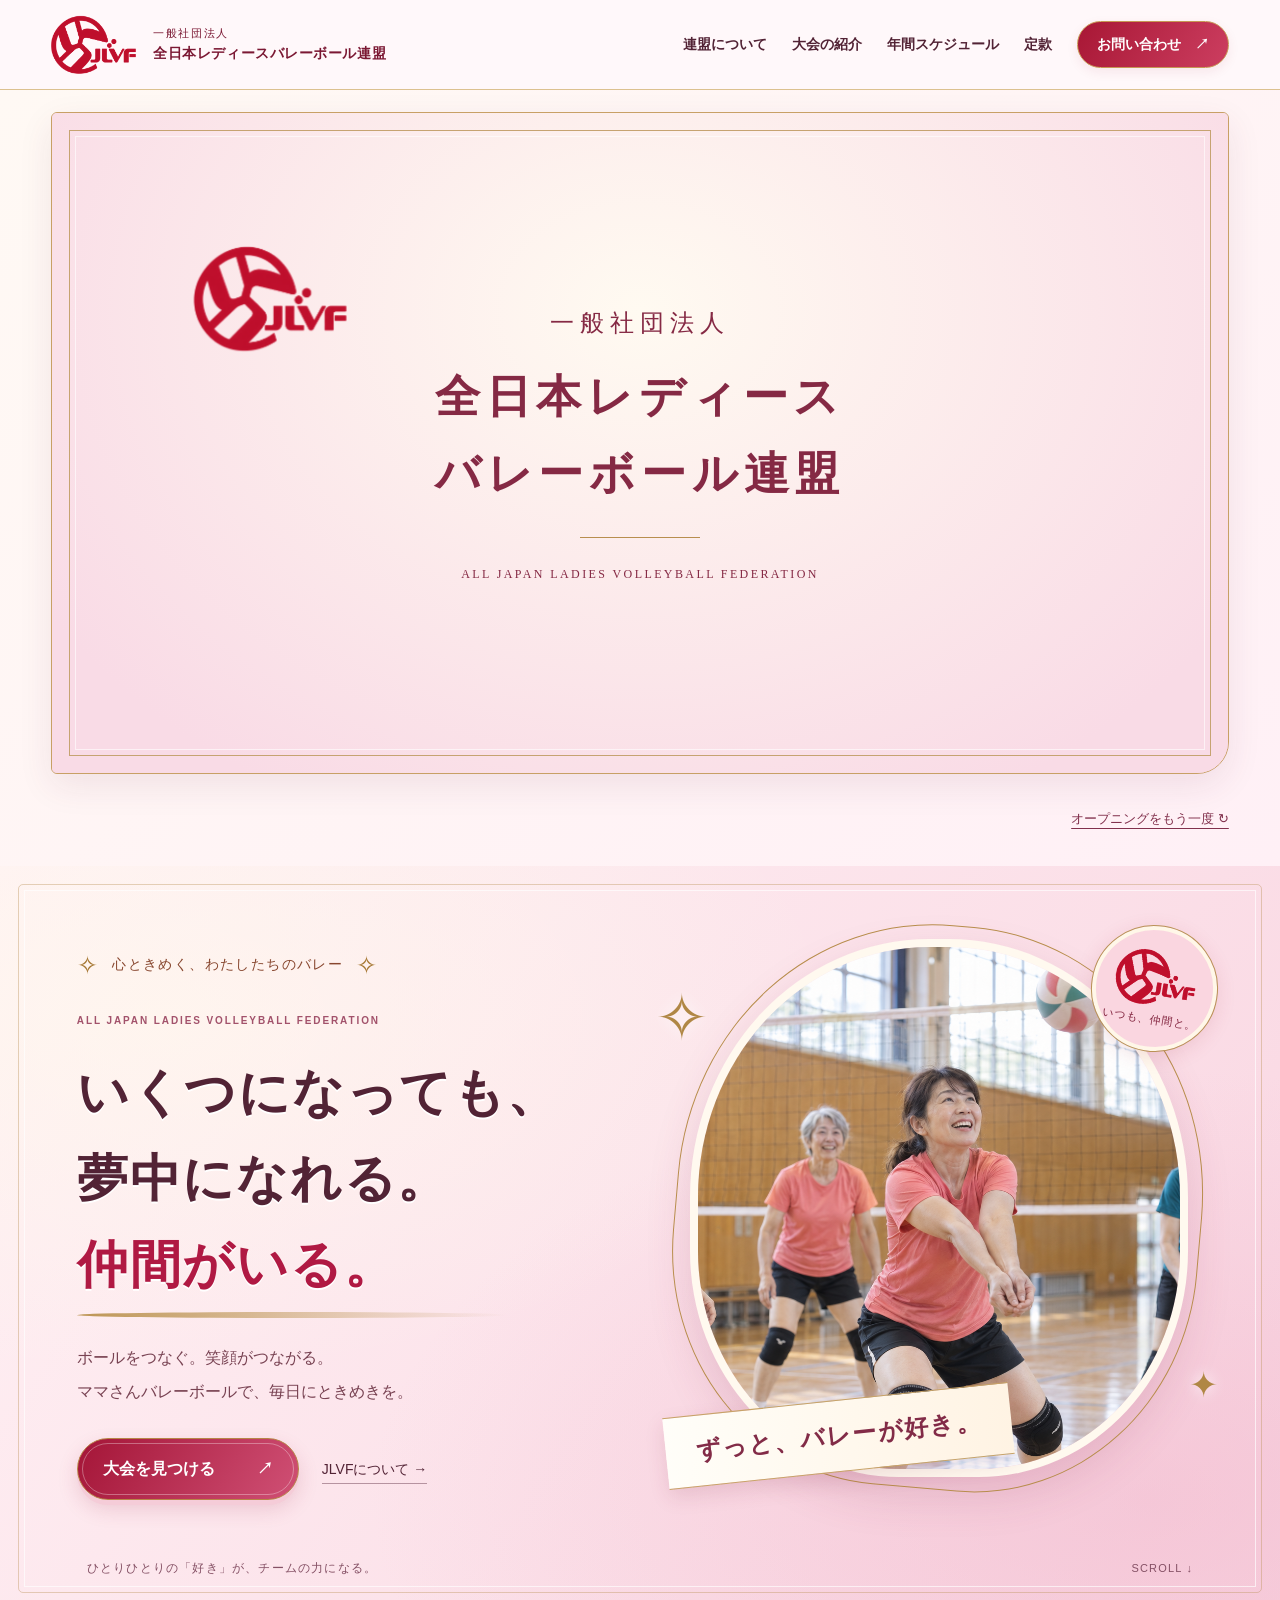
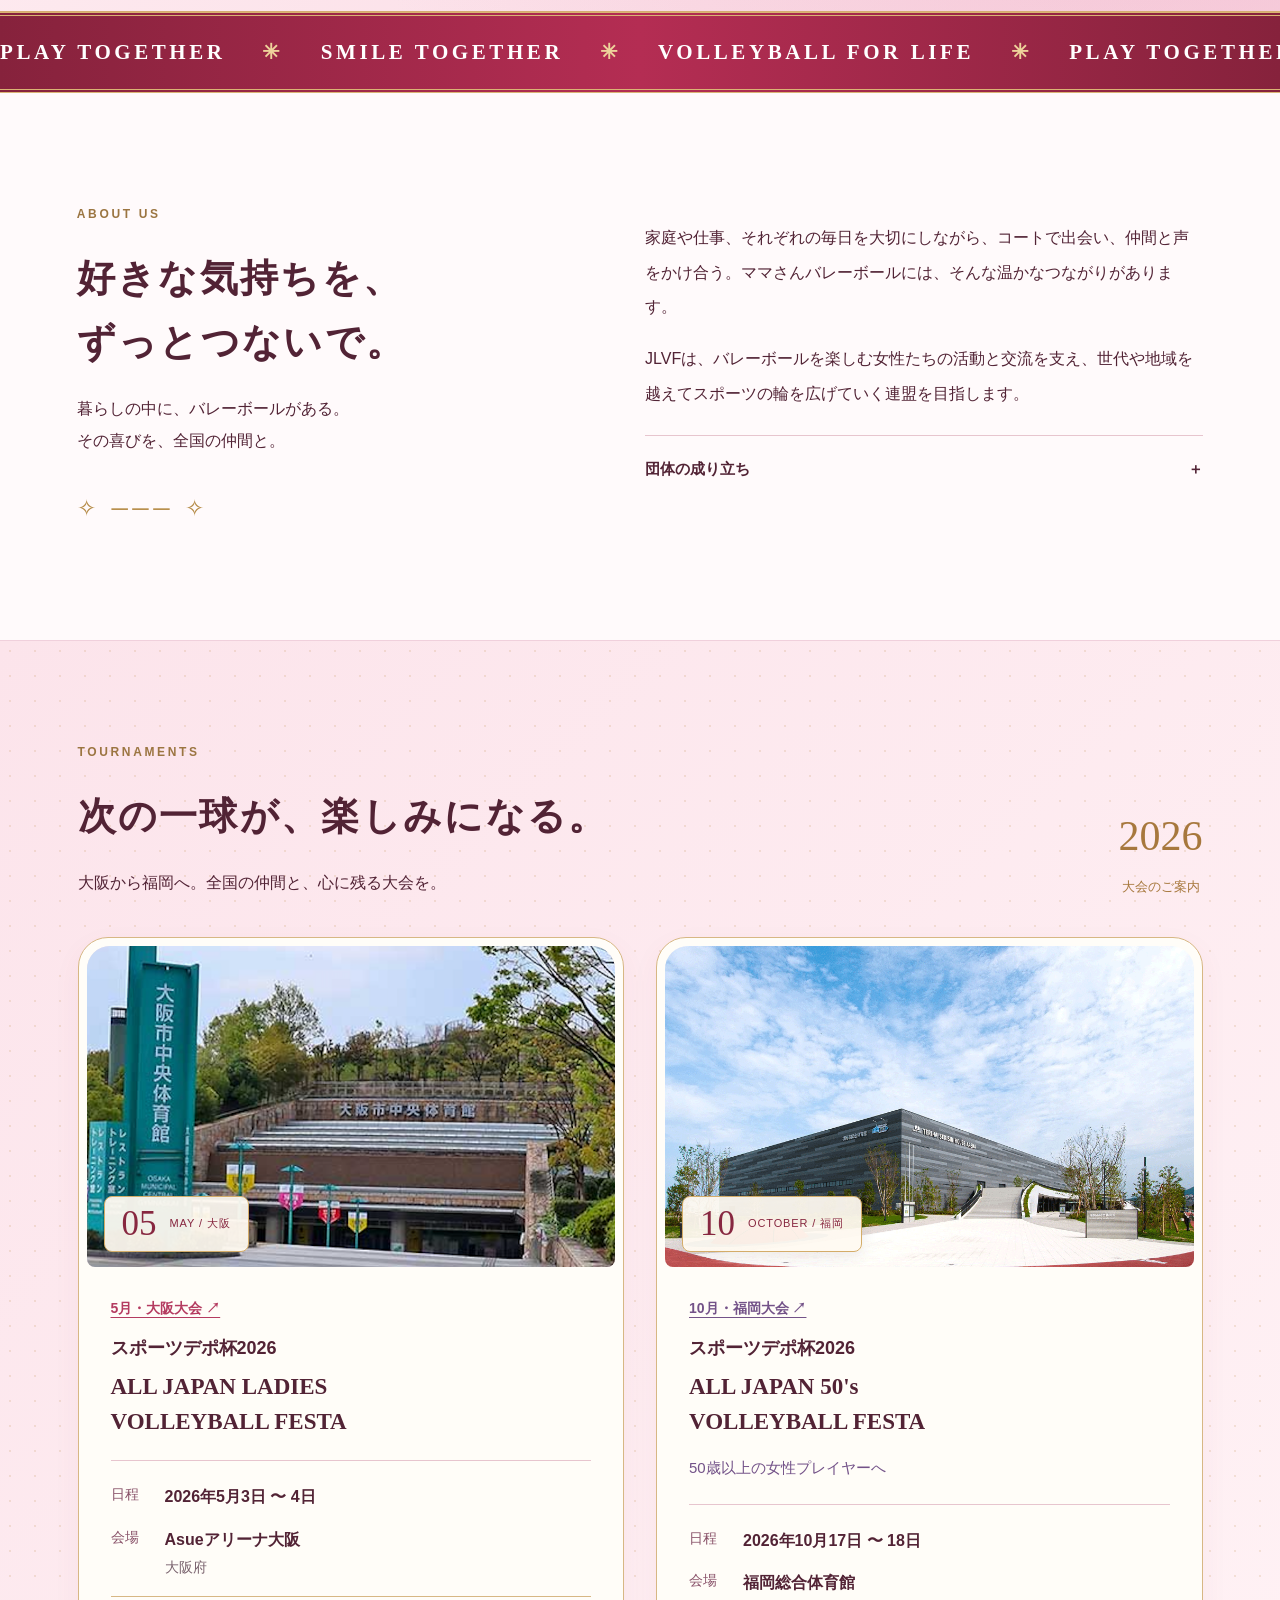
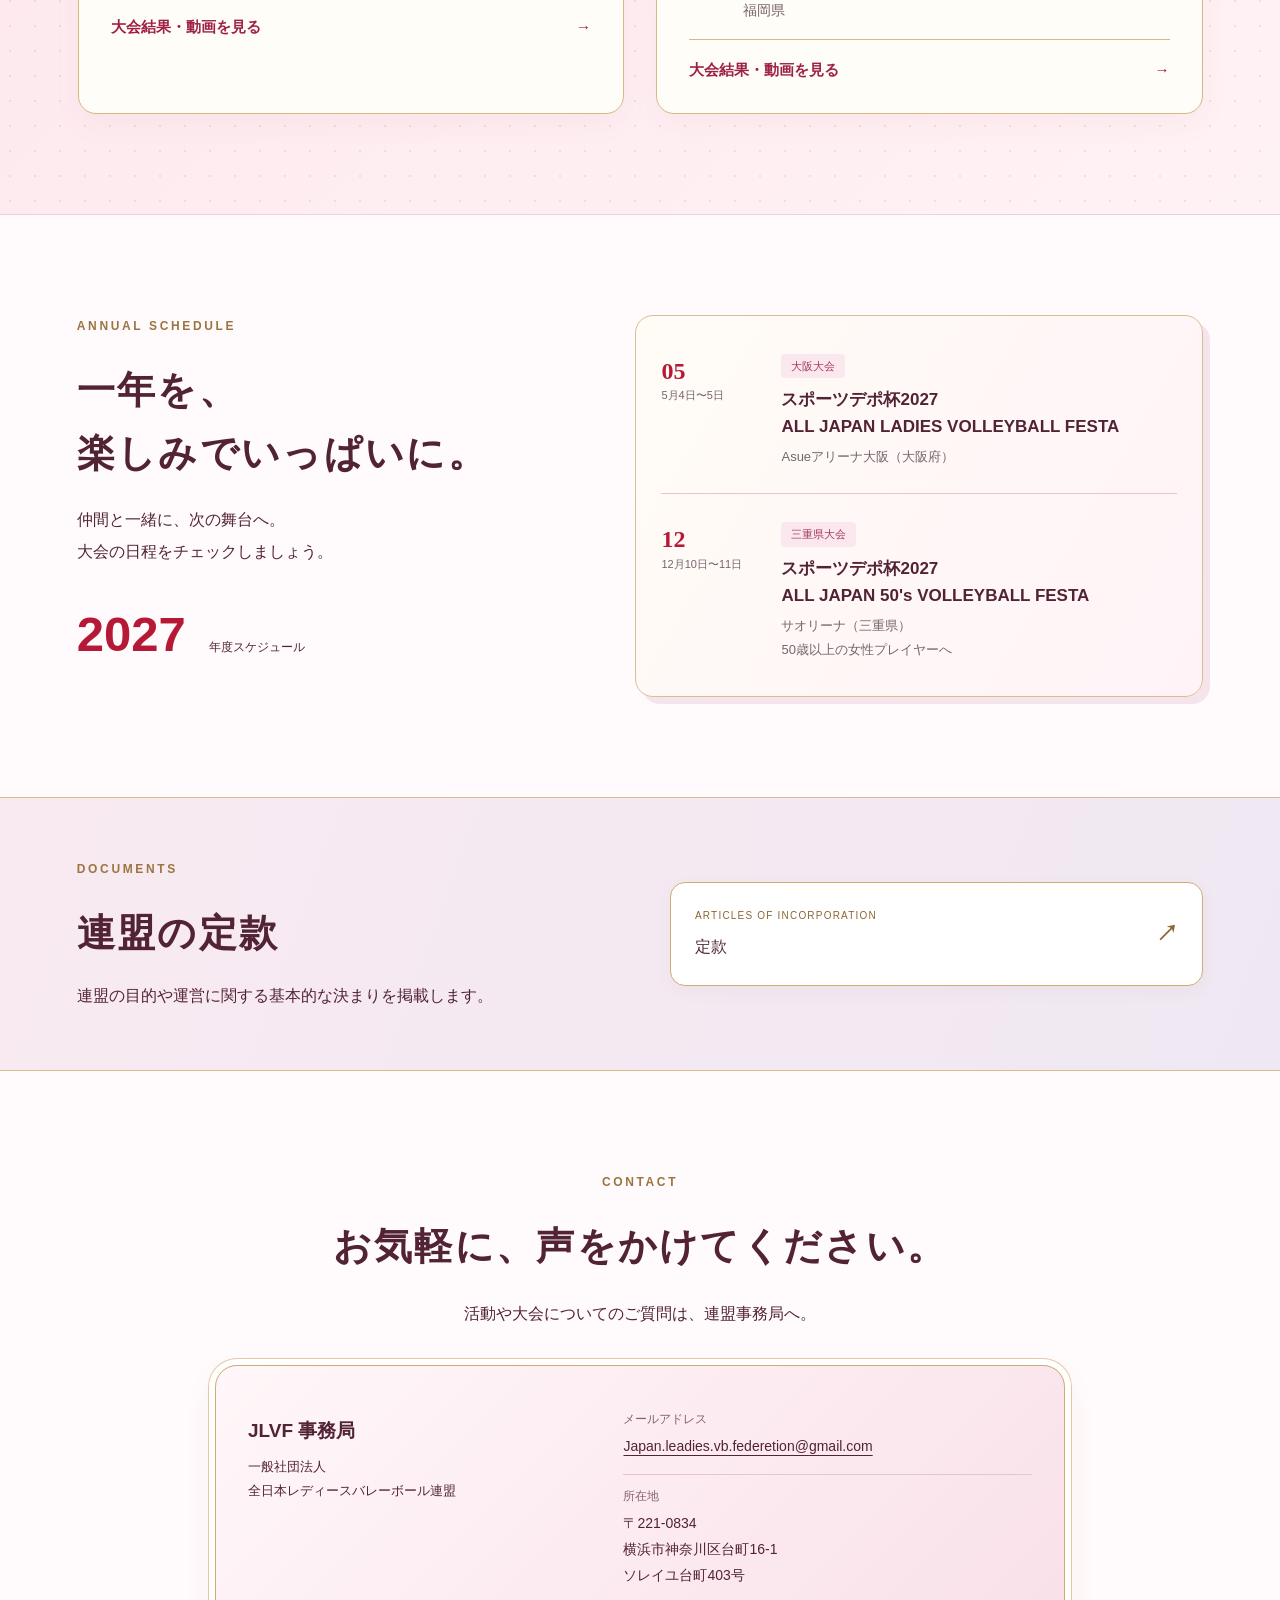
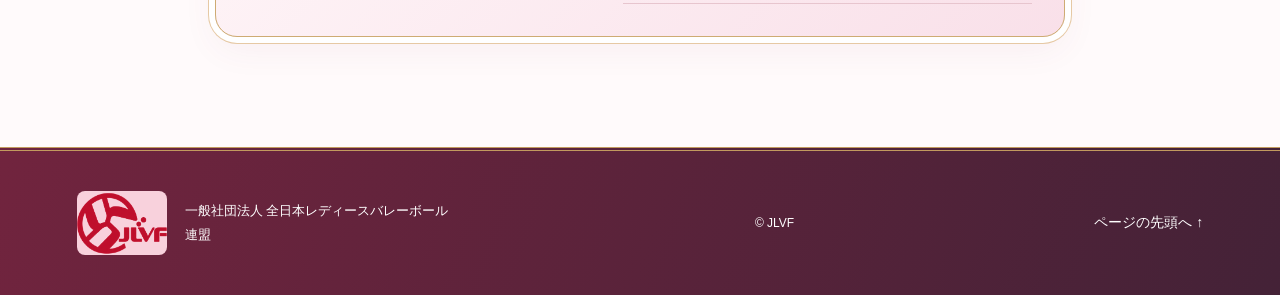
==== commit 3a5bfda2: "大阪大会のリンク表記を大会結果・動画を見るに変更" ====
--- a/index.html
+++ b/index.html
@@ -30,7 +30,7 @@
 <header class="header"><a class="brand" href="#top" aria-label="JLVF トップページ"><span class="official-logo" role="img" aria-label="連盟旗のJLVFロゴ"></span><span class="brand-name"><small>一般社団法人</small>全日本レディース<br class="mobile-break">バレーボール連盟</span></a><button class="menu-toggle" aria-controls="navigation" aria-expanded="false">メニュー <span>☰</span></button><nav id="navigation" aria-label="メインメニュー"><a href="#about">連盟について</a><a href="#tournaments">大会の紹介</a><a href="#schedule">年間スケジュール</a><a href="#documents">定款</a><a class="nav-contact" href="#contact">お問い合わせ <span>↗</span></a></nav></header>
 <main id="main"><section class="opening opening-text-only" id="top" aria-label="一般社団法人 全日本レディースバレーボール連盟"><div class="opening-frame"><div class="opening-title"><span class="official-logo" aria-hidden="true"></span><p class="opening-legal">一般社団法人</p><p class="opening-name"><span>全日本レディース</span><span>バレーボール連盟</span></p><span class="opening-rule" aria-hidden="true"></span><p class="opening-english">ALL JAPAN LADIES VOLLEYBALL FEDERATION</p></div></div><div class="opening-caption"><button class="replay-intro" type="button">オープニングをもう一度 ↻</button></div></section><section class="hero" id="welcome"><div class="hero-inner"><div class="hero-copy"><div class="hero-kicker"><span>✧</span> 心ときめく、わたしたちのバレー <span>✧</span></div><p class="eyebrow">ALL JAPAN LADIES VOLLEYBALL FEDERATION</p><h1>いくつになっても、<br>夢中になれる。<br><span>仲間がいる。</span></h1><p class="hero-text">ボールをつなぐ。笑顔がつながる。<br>ママさんバレーボールで、毎日にときめきを。</p><a class="button" href="#tournaments">大会を見つける <span>↗</span></a><a class="text-link" href="#about">JLVFについて <span>→</span></a></div><div class="hero-art"><img class="hero-photo" src="assets/volleyball.png" width="1536" height="1024" alt="仲間とバレーボールを楽しむ女性たちのAI生成イメージ"><span class="photo-label">ずっと、バレーが好き。</span><span class="hero-stamp"><span class="official-logo" role="img" aria-label="連盟旗のJLVFロゴ"></span><small>いつも、仲間と。</small></span><span class="sparkle sparkle-one" aria-hidden="true">✧</span><span class="sparkle sparkle-two" aria-hidden="true">✦</span></div></div><div class="hero-bottom"><span>ひとりひとりの「好き」が、チームの力になる。</span><a href="#about">SCROLL ↓</a></div></section><div class="ribbon" aria-hidden="true">PLAY TOGETHER <span>✳</span> SMILE TOGETHER <span>✳</span> VOLLEYBALL FOR LIFE <span>✳</span> PLAY TOGETHER <span>✳</span></div>
 <section class="section about" id="about"><div class="section-heading reveal"><p class="eyebrow">ABOUT US</p><h2>好きな気持ちを、<br>ずっとつないで。</h2><p class="section-lead">暮らしの中に、バレーボールがある。<br>その喜びを、全国の仲間と。</p></div><div class="about-body reveal"><p>家庭や仕事、それぞれの毎日を大切にしながら、コートで出会い、仲間と声をかけ合う。ママさんバレーボールには、そんな温かなつながりがあります。</p><p>JLVFは、バレーボールを楽しむ女性たちの活動と交流を支え、世代や地域を越えてスポーツの輪を広げていく連盟を目指します。</p><details><summary>団体の成り立ち <span>＋</span></summary><div class="detail-body"><p>COMMING SOON</p></div></details></div></section>
-<section class="tournaments section" id="tournaments"><div class="heading-row reveal"><div><p class="eyebrow">TOURNAMENTS</p><h2>次の一球が、楽しみになる。</h2><p class="section-lead">大阪から福岡へ。全国の仲間と、心に残る大会を。</p></div><span class="tournament-year">2026 <small>大会のご案内</small></span></div><div class="cards real-events"><article class="event-card coral reveal"><div class="venue-photo"><img src="assets/osaka-arena.png" alt="大阪大会の会場・Asueアリーナ大阪の外観" width="788" height="630"><span class="venue-month">05 <small>MAY / 大阪</small></span></div><div class="card-body"><a class="category event-report-title" href="osaka-2026.html">5月・大阪大会 ↗</a><h3><span class="event-sponsor">スポーツデポ杯2026</span>ALL JAPAN LADIES<br>VOLLEYBALL FESTA</h3><dl class="event-facts"><div><dt>日程</dt><dd><time datetime="2026-05-03">2026年5月3日</time> 〜 <time datetime="2026-05-04">4日</time></dd></div><div><dt>会場</dt><dd>Asueアリーナ大阪<span>大阪府</span></dd></div></dl><a class="report-card-link" href="osaka-2026.html">大会レポート・動画を見る <span>→</span></a></div></article><article class="event-card mint reveal"><div class="venue-photo"><img src="assets/fukuoka-arena.png" alt="福岡大会の会場・福岡総合体育館の外観" width="1000" height="664"><span class="venue-month">10 <small>OCTOBER / 福岡</small></span></div><div class="card-body"><a class="category event-report-title" href="fukuoka-2026.html">10月・福岡大会 ↗</a><h3><span class="event-sponsor">スポーツデポ杯2026</span>ALL JAPAN 50's<br>VOLLEYBALL FESTA</h3><p class="player-note">50歳以上の女性プレイヤーへ</p><dl class="event-facts"><div><dt>日程</dt><dd><time datetime="2026-10-17">2026年10月17日</time> 〜 <time datetime="2026-10-18">18日</time></dd></div><div><dt>会場</dt><dd>福岡総合体育館<span>福岡県</span></dd></div></dl><a class="report-card-link" href="fukuoka-2026.html">大会結果・動画を見る <span>→</span></a></div></article></div></section>
+<section class="tournaments section" id="tournaments"><div class="heading-row reveal"><div><p class="eyebrow">TOURNAMENTS</p><h2>次の一球が、楽しみになる。</h2><p class="section-lead">大阪から福岡へ。全国の仲間と、心に残る大会を。</p></div><span class="tournament-year">2026 <small>大会のご案内</small></span></div><div class="cards real-events"><article class="event-card coral reveal"><div class="venue-photo"><img src="assets/osaka-arena.png" alt="大阪大会の会場・Asueアリーナ大阪の外観" width="788" height="630"><span class="venue-month">05 <small>MAY / 大阪</small></span></div><div class="card-body"><a class="category event-report-title" href="osaka-2026.html">5月・大阪大会 ↗</a><h3><span class="event-sponsor">スポーツデポ杯2026</span>ALL JAPAN LADIES<br>VOLLEYBALL FESTA</h3><dl class="event-facts"><div><dt>日程</dt><dd><time datetime="2026-05-03">2026年5月3日</time> 〜 <time datetime="2026-05-04">4日</time></dd></div><div><dt>会場</dt><dd>Asueアリーナ大阪<span>大阪府</span></dd></div></dl><a class="report-card-link" href="osaka-2026.html">大会結果・動画を見る <span>→</span></a></div></article><article class="event-card mint reveal"><div class="venue-photo"><img src="assets/fukuoka-arena.png" alt="福岡大会の会場・福岡総合体育館の外観" width="1000" height="664"><span class="venue-month">10 <small>OCTOBER / 福岡</small></span></div><div class="card-body"><a class="category event-report-title" href="fukuoka-2026.html">10月・福岡大会 ↗</a><h3><span class="event-sponsor">スポーツデポ杯2026</span>ALL JAPAN 50's<br>VOLLEYBALL FESTA</h3><p class="player-note">50歳以上の女性プレイヤーへ</p><dl class="event-facts"><div><dt>日程</dt><dd><time datetime="2026-10-17">2026年10月17日</time> 〜 <time datetime="2026-10-18">18日</time></dd></div><div><dt>会場</dt><dd>福岡総合体育館<span>福岡県</span></dd></div></dl><a class="report-card-link" href="fukuoka-2026.html">大会結果・動画を見る <span>→</span></a></div></article></div></section>
 <section class="section schedule" id="schedule"><div class="section-heading reveal"><p class="eyebrow">ANNUAL SCHEDULE</p><h2>一年を、<br>楽しみでいっぱいに。</h2><p class="section-lead">仲間と一緒に、次の舞台へ。<br>大会の日程をチェックしましょう。</p><span class="year-label">2027 <small>年度スケジュール</small></span></div><div class="schedule-list reveal"><div class="schedule-row"><div class="month">05<span>5月4日〜5日</span></div><div><span class="schedule-tag pink-tag">大阪大会</span><h3>スポーツデポ杯2027<br>ALL JAPAN LADIES VOLLEYBALL FESTA</h3><p>Asueアリーナ大阪（大阪府）</p></div></div><div class="schedule-row"><div class="month">12<span>12月10日〜11日</span></div><div><span class="schedule-tag pink-tag">三重県大会</span><h3>スポーツデポ杯2027<br>ALL JAPAN 50's VOLLEYBALL FESTA</h3><p>サオリーナ（三重県）<br>50歳以上の女性プレイヤーへ</p></div></div></div></section>
 <section class="documents" id="documents"><div class="section document-inner reveal"><div><p class="eyebrow">DOCUMENTS</p><h2>連盟の定款</h2><p>連盟の目的や運営に関する基本的な決まりを掲載します。</p></div><a class="document-detail" style="display:flex;align-items:center;justify-content:space-between;padding:1.5rem;color:inherit;text-decoration:none" href="assets/jlvf-articles.pdf" target="_blank" rel="noopener" aria-label="定款（PDFを開く）"><span><small>ARTICLES OF INCORPORATION</small>定款</span><b>↗</b></a></div></section>
 <section class="section contact reveal" id="contact"><p class="eyebrow">CONTACT</p><h2>お気軽に、声をかけてください。</h2><p class="section-lead">活動や大会についてのご質問は、連盟事務局へ。</p><div class="contact-box"><div><h3>JLVF 事務局</h3><p>一般社団法人<br>全日本レディースバレーボール連盟</p></div><dl><div><dt>メールアドレス</dt><dd><a href="mailto:Japan.leadies.vb.federetion@gmail.com" style="overflow-wrap:anywhere;text-decoration:underline;text-underline-offset:4px">Japan.leadies.vb.federetion@gmail.com</a></dd></div><div><dt>所在地</dt><dd>〒221-0834<br>横浜市神奈川区台町16-1<br>ソレイユ台町403号</dd></div></dl></div></section>
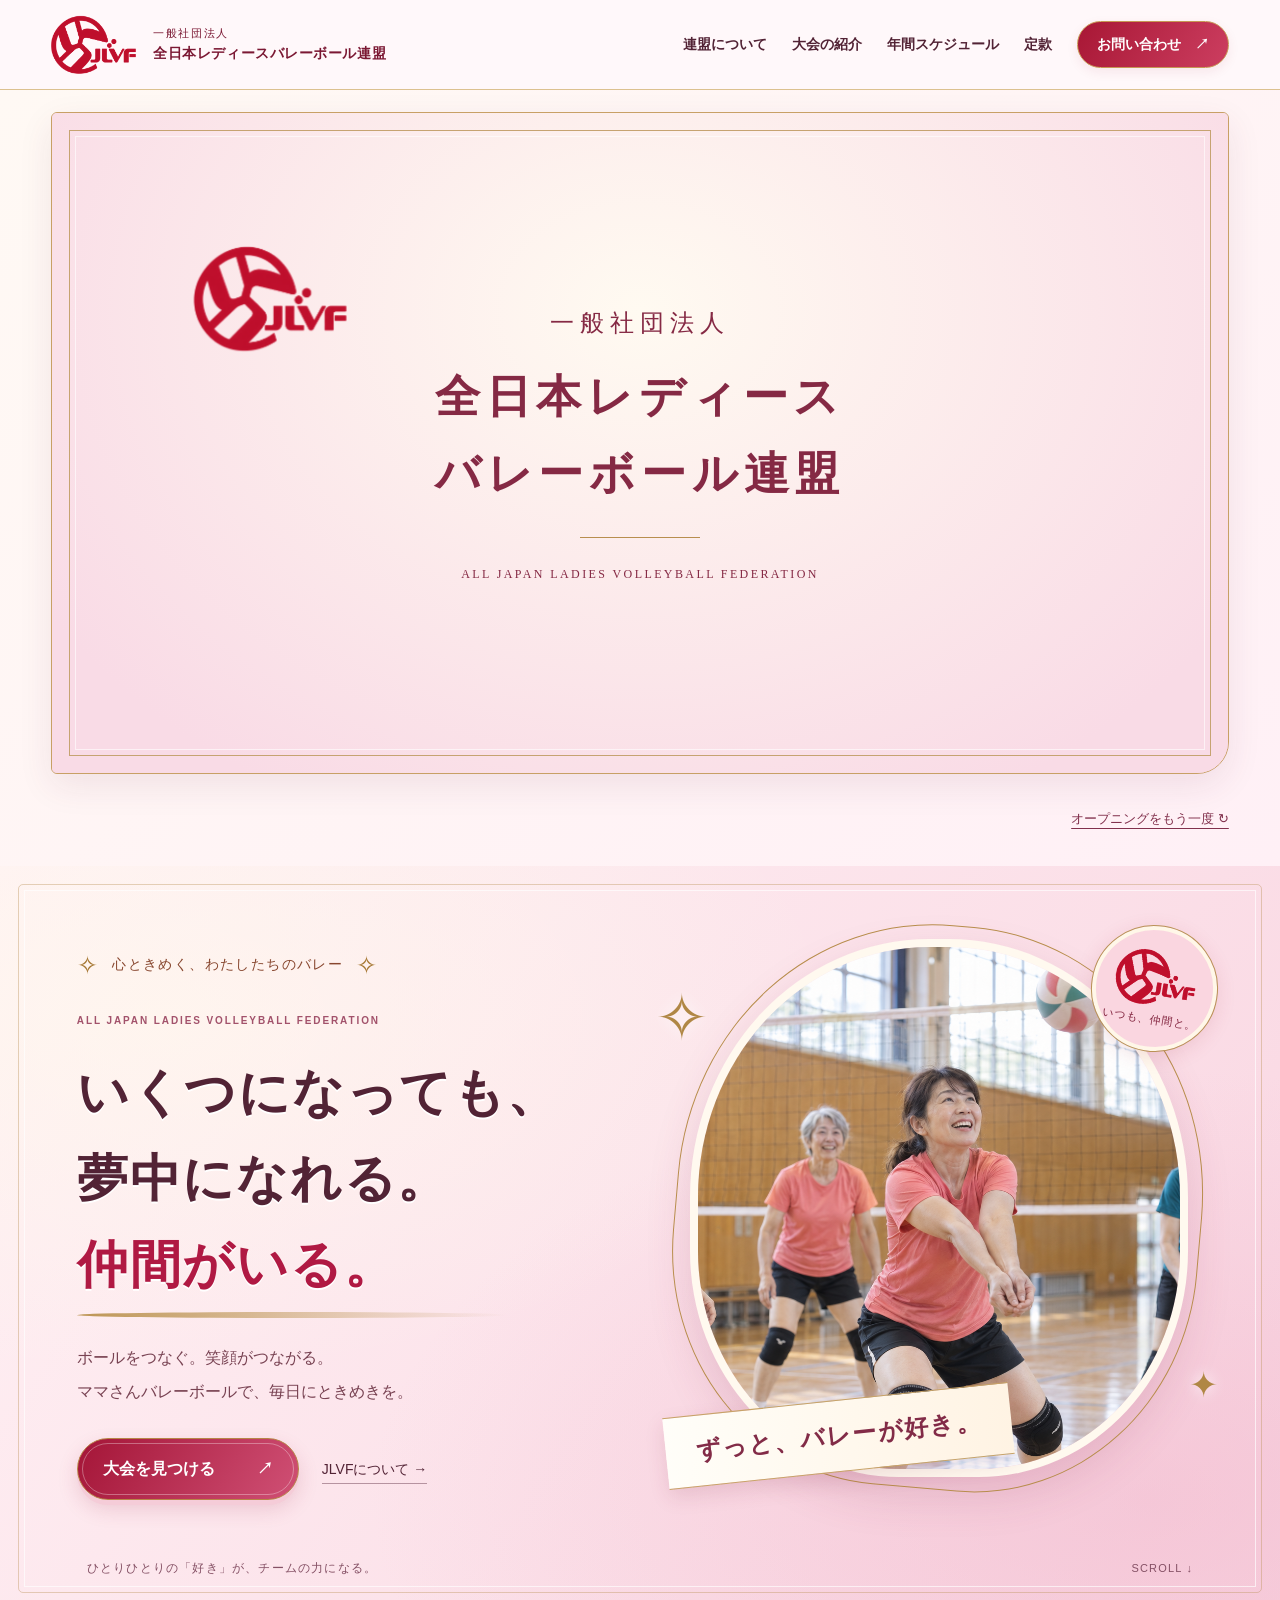
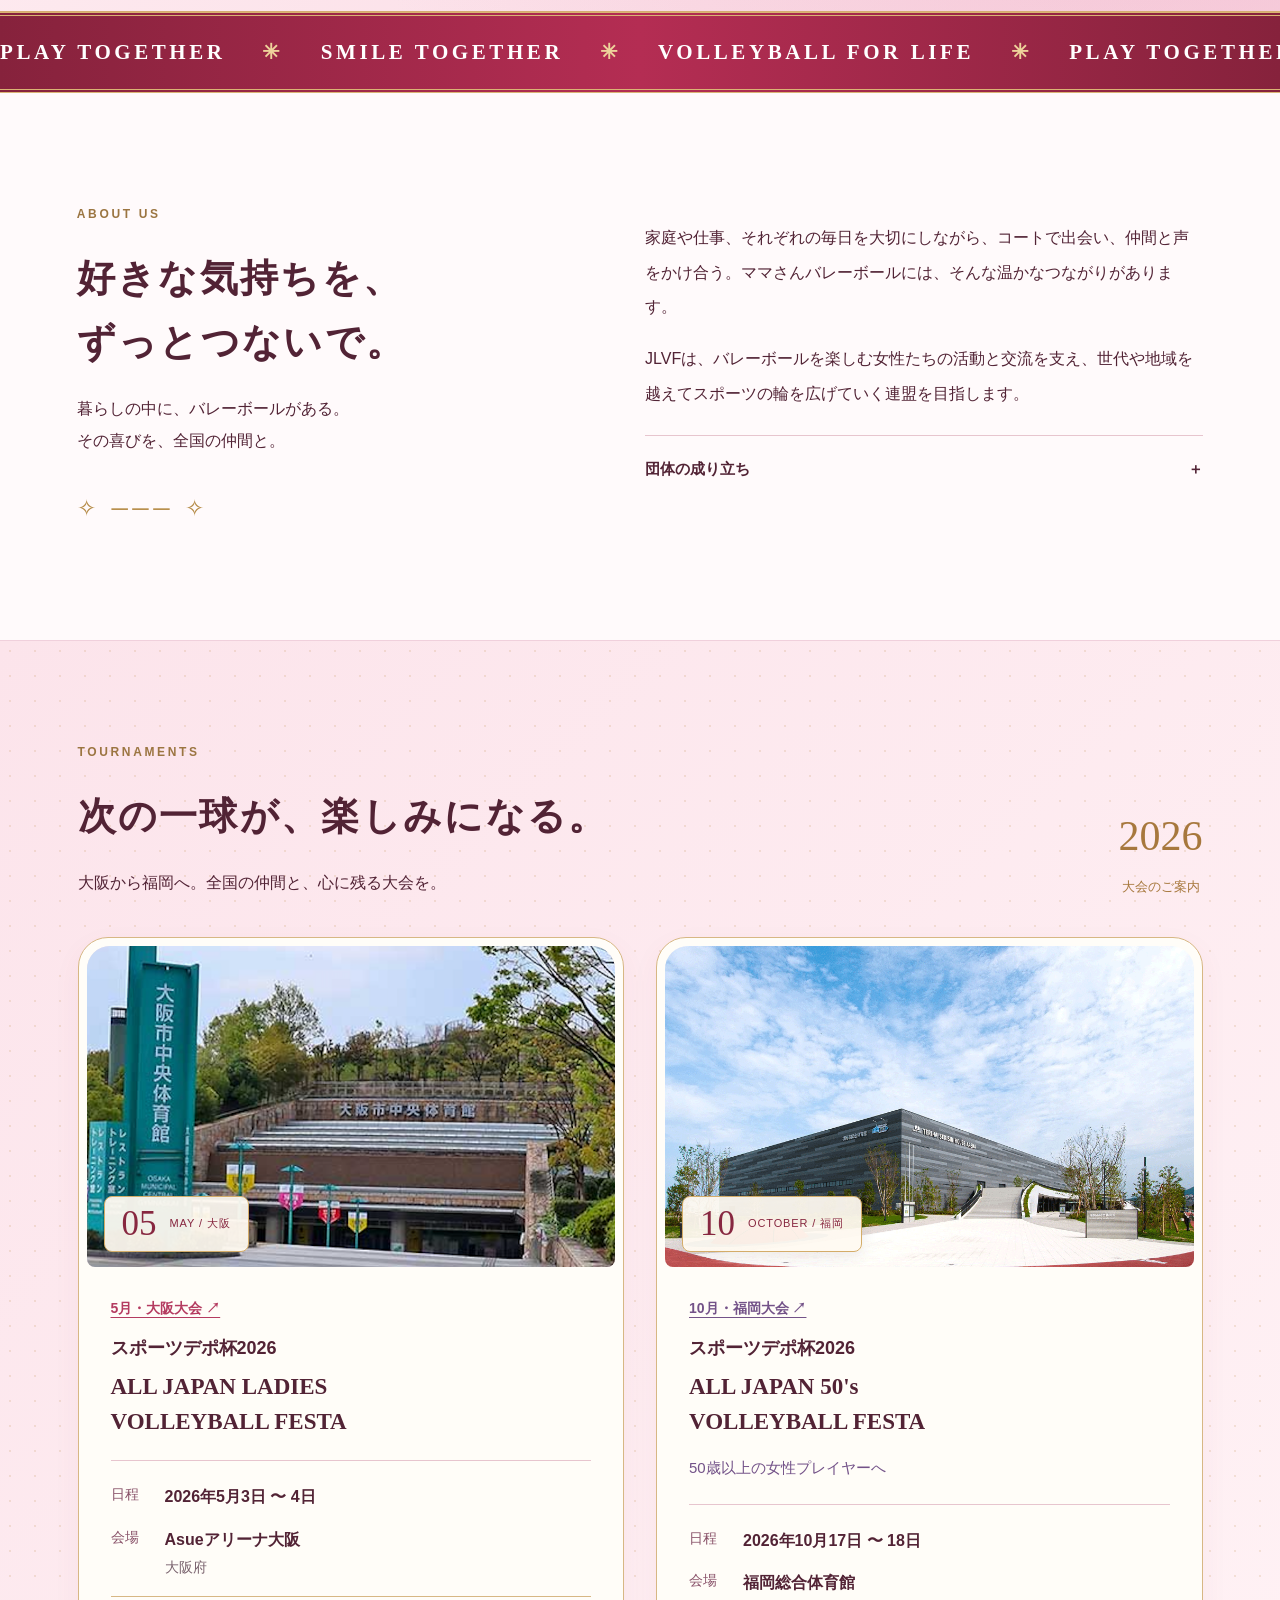
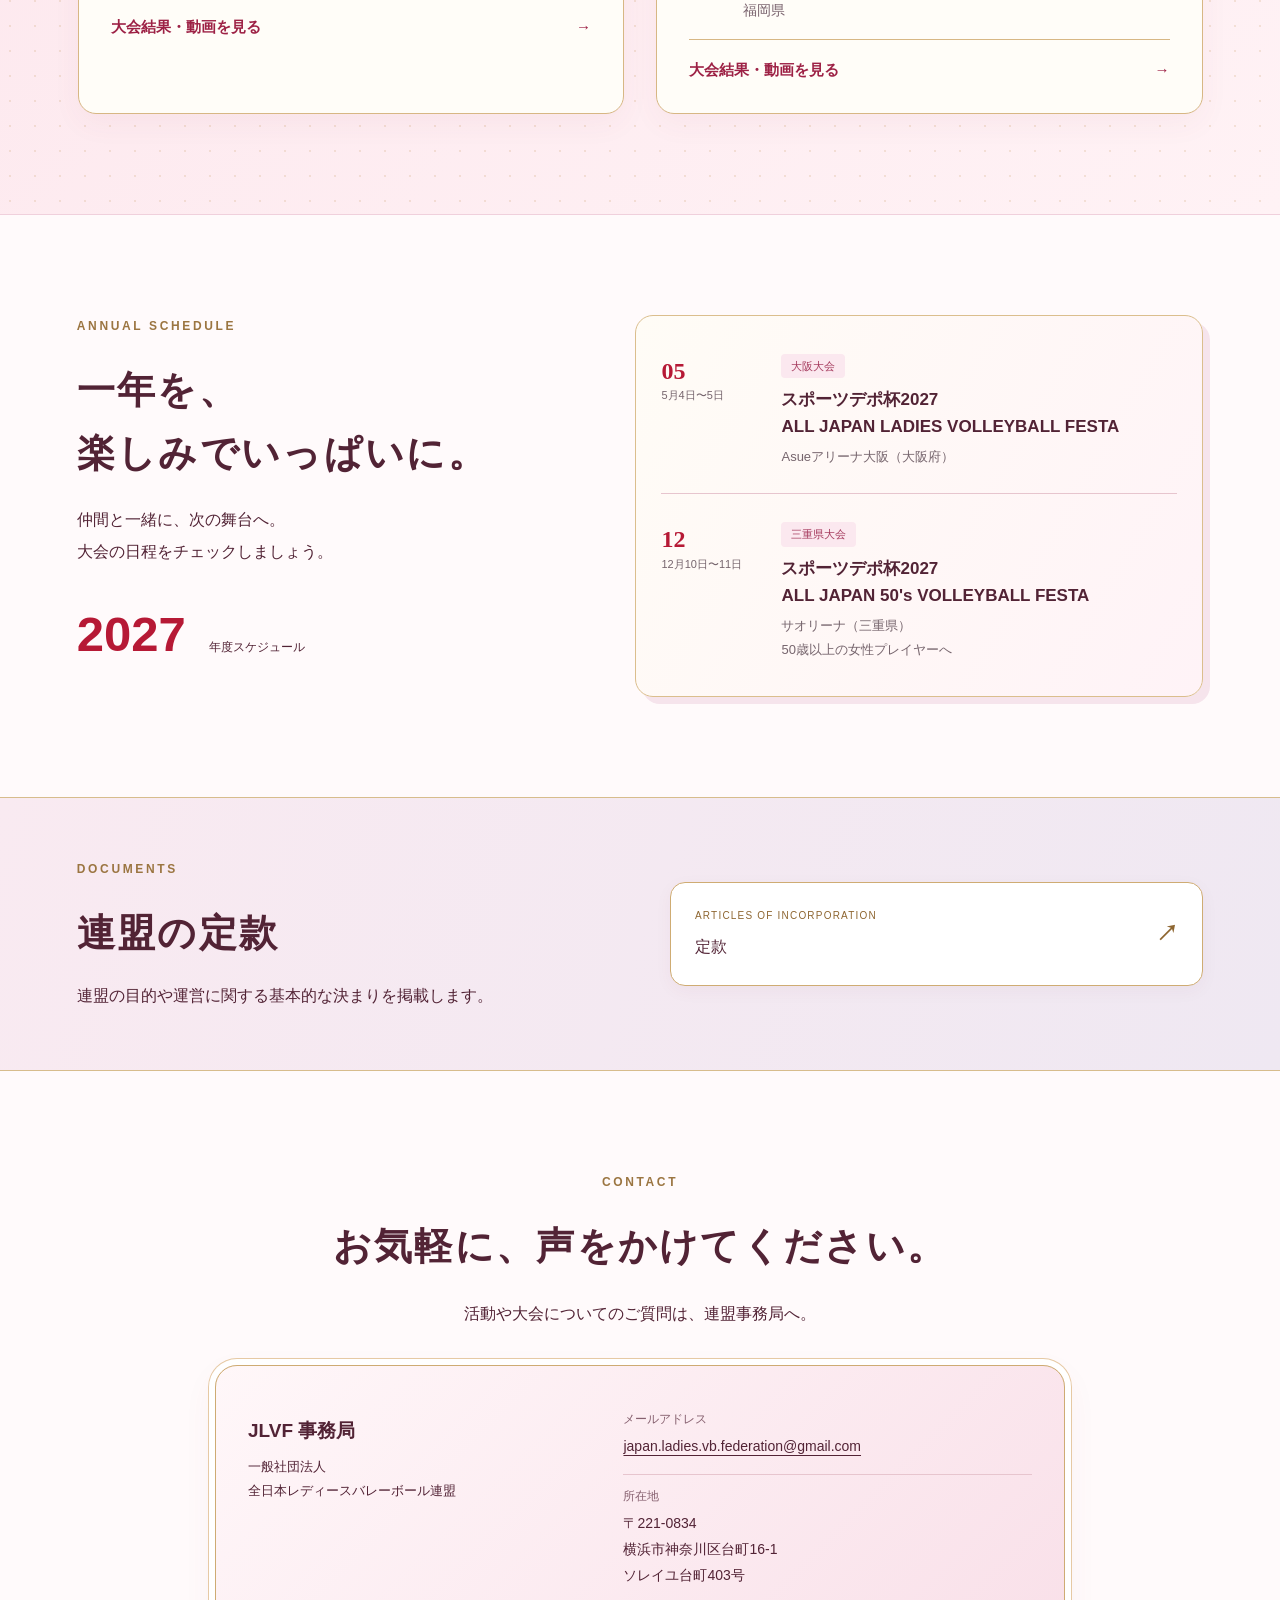
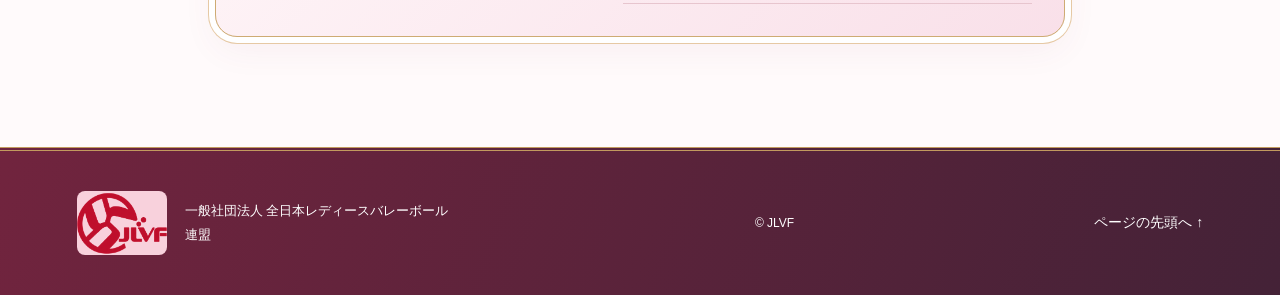
==== commit 6ac6230d: "お問い合わせのメールアドレスを訂正" ====
--- a/index.html
+++ b/index.html
@@ -33,6 +33,6 @@
 <section class="tournaments section" id="tournaments"><div class="heading-row reveal"><div><p class="eyebrow">TOURNAMENTS</p><h2>次の一球が、楽しみになる。</h2><p class="section-lead">大阪から福岡へ。全国の仲間と、心に残る大会を。</p></div><span class="tournament-year">2026 <small>大会のご案内</small></span></div><div class="cards real-events"><article class="event-card coral reveal"><div class="venue-photo"><img src="assets/osaka-arena.png" alt="大阪大会の会場・Asueアリーナ大阪の外観" width="788" height="630"><span class="venue-month">05 <small>MAY / 大阪</small></span></div><div class="card-body"><a class="category event-report-title" href="osaka-2026.html">5月・大阪大会 ↗</a><h3><span class="event-sponsor">スポーツデポ杯2026</span>ALL JAPAN LADIES<br>VOLLEYBALL FESTA</h3><dl class="event-facts"><div><dt>日程</dt><dd><time datetime="2026-05-03">2026年5月3日</time> 〜 <time datetime="2026-05-04">4日</time></dd></div><div><dt>会場</dt><dd>Asueアリーナ大阪<span>大阪府</span></dd></div></dl><a class="report-card-link" href="osaka-2026.html">大会結果・動画を見る <span>→</span></a></div></article><article class="event-card mint reveal"><div class="venue-photo"><img src="assets/fukuoka-arena.png" alt="福岡大会の会場・福岡総合体育館の外観" width="1000" height="664"><span class="venue-month">10 <small>OCTOBER / 福岡</small></span></div><div class="card-body"><a class="category event-report-title" href="fukuoka-2026.html">10月・福岡大会 ↗</a><h3><span class="event-sponsor">スポーツデポ杯2026</span>ALL JAPAN 50's<br>VOLLEYBALL FESTA</h3><p class="player-note">50歳以上の女性プレイヤーへ</p><dl class="event-facts"><div><dt>日程</dt><dd><time datetime="2026-10-17">2026年10月17日</time> 〜 <time datetime="2026-10-18">18日</time></dd></div><div><dt>会場</dt><dd>福岡総合体育館<span>福岡県</span></dd></div></dl><a class="report-card-link" href="fukuoka-2026.html">大会結果・動画を見る <span>→</span></a></div></article></div></section>
 <section class="section schedule" id="schedule"><div class="section-heading reveal"><p class="eyebrow">ANNUAL SCHEDULE</p><h2>一年を、<br>楽しみでいっぱいに。</h2><p class="section-lead">仲間と一緒に、次の舞台へ。<br>大会の日程をチェックしましょう。</p><span class="year-label">2027 <small>年度スケジュール</small></span></div><div class="schedule-list reveal"><div class="schedule-row"><div class="month">05<span>5月4日〜5日</span></div><div><span class="schedule-tag pink-tag">大阪大会</span><h3>スポーツデポ杯2027<br>ALL JAPAN LADIES VOLLEYBALL FESTA</h3><p>Asueアリーナ大阪（大阪府）</p></div></div><div class="schedule-row"><div class="month">12<span>12月10日〜11日</span></div><div><span class="schedule-tag pink-tag">三重県大会</span><h3>スポーツデポ杯2027<br>ALL JAPAN 50's VOLLEYBALL FESTA</h3><p>サオリーナ（三重県）<br>50歳以上の女性プレイヤーへ</p></div></div></div></section>
 <section class="documents" id="documents"><div class="section document-inner reveal"><div><p class="eyebrow">DOCUMENTS</p><h2>連盟の定款</h2><p>連盟の目的や運営に関する基本的な決まりを掲載します。</p></div><a class="document-detail" style="display:flex;align-items:center;justify-content:space-between;padding:1.5rem;color:inherit;text-decoration:none" href="assets/jlvf-articles.pdf" target="_blank" rel="noopener" aria-label="定款（PDFを開く）"><span><small>ARTICLES OF INCORPORATION</small>定款</span><b>↗</b></a></div></section>
-<section class="section contact reveal" id="contact"><p class="eyebrow">CONTACT</p><h2>お気軽に、声をかけてください。</h2><p class="section-lead">活動や大会についてのご質問は、連盟事務局へ。</p><div class="contact-box"><div><h3>JLVF 事務局</h3><p>一般社団法人<br>全日本レディースバレーボール連盟</p></div><dl><div><dt>メールアドレス</dt><dd><a href="mailto:Japan.leadies.vb.federetion@gmail.com" style="overflow-wrap:anywhere;text-decoration:underline;text-underline-offset:4px">Japan.leadies.vb.federetion@gmail.com</a></dd></div><div><dt>所在地</dt><dd>〒221-0834<br>横浜市神奈川区台町16-1<br>ソレイユ台町403号</dd></div></dl></div></section>
+<section class="section contact reveal" id="contact"><p class="eyebrow">CONTACT</p><h2>お気軽に、声をかけてください。</h2><p class="section-lead">活動や大会についてのご質問は、連盟事務局へ。</p><div class="contact-box"><div><h3>JLVF 事務局</h3><p>一般社団法人<br>全日本レディースバレーボール連盟</p></div><dl><div><dt>メールアドレス</dt><dd><a href="mailto:japan.ladies.vb.federation@gmail.com" style="overflow-wrap:anywhere;text-decoration:underline;text-underline-offset:4px">japan.ladies.vb.federation@gmail.com</a></dd></div><div><dt>所在地</dt><dd>〒221-0834<br>横浜市神奈川区台町16-1<br>ソレイユ台町403号</dd></div></dl></div></section>
 </main><footer><a class="footer-brand" href="#top"><i class="official-logo" role="img" aria-label="連盟旗のJLVFロゴ"></i><span>一般社団法人 全日本レディースバレーボール連盟</span></a><p>© JLVF</p><a href="#top">ページの先頭へ ↑</a></footer><script src="script.js?v=11"></script>
 </body></html>
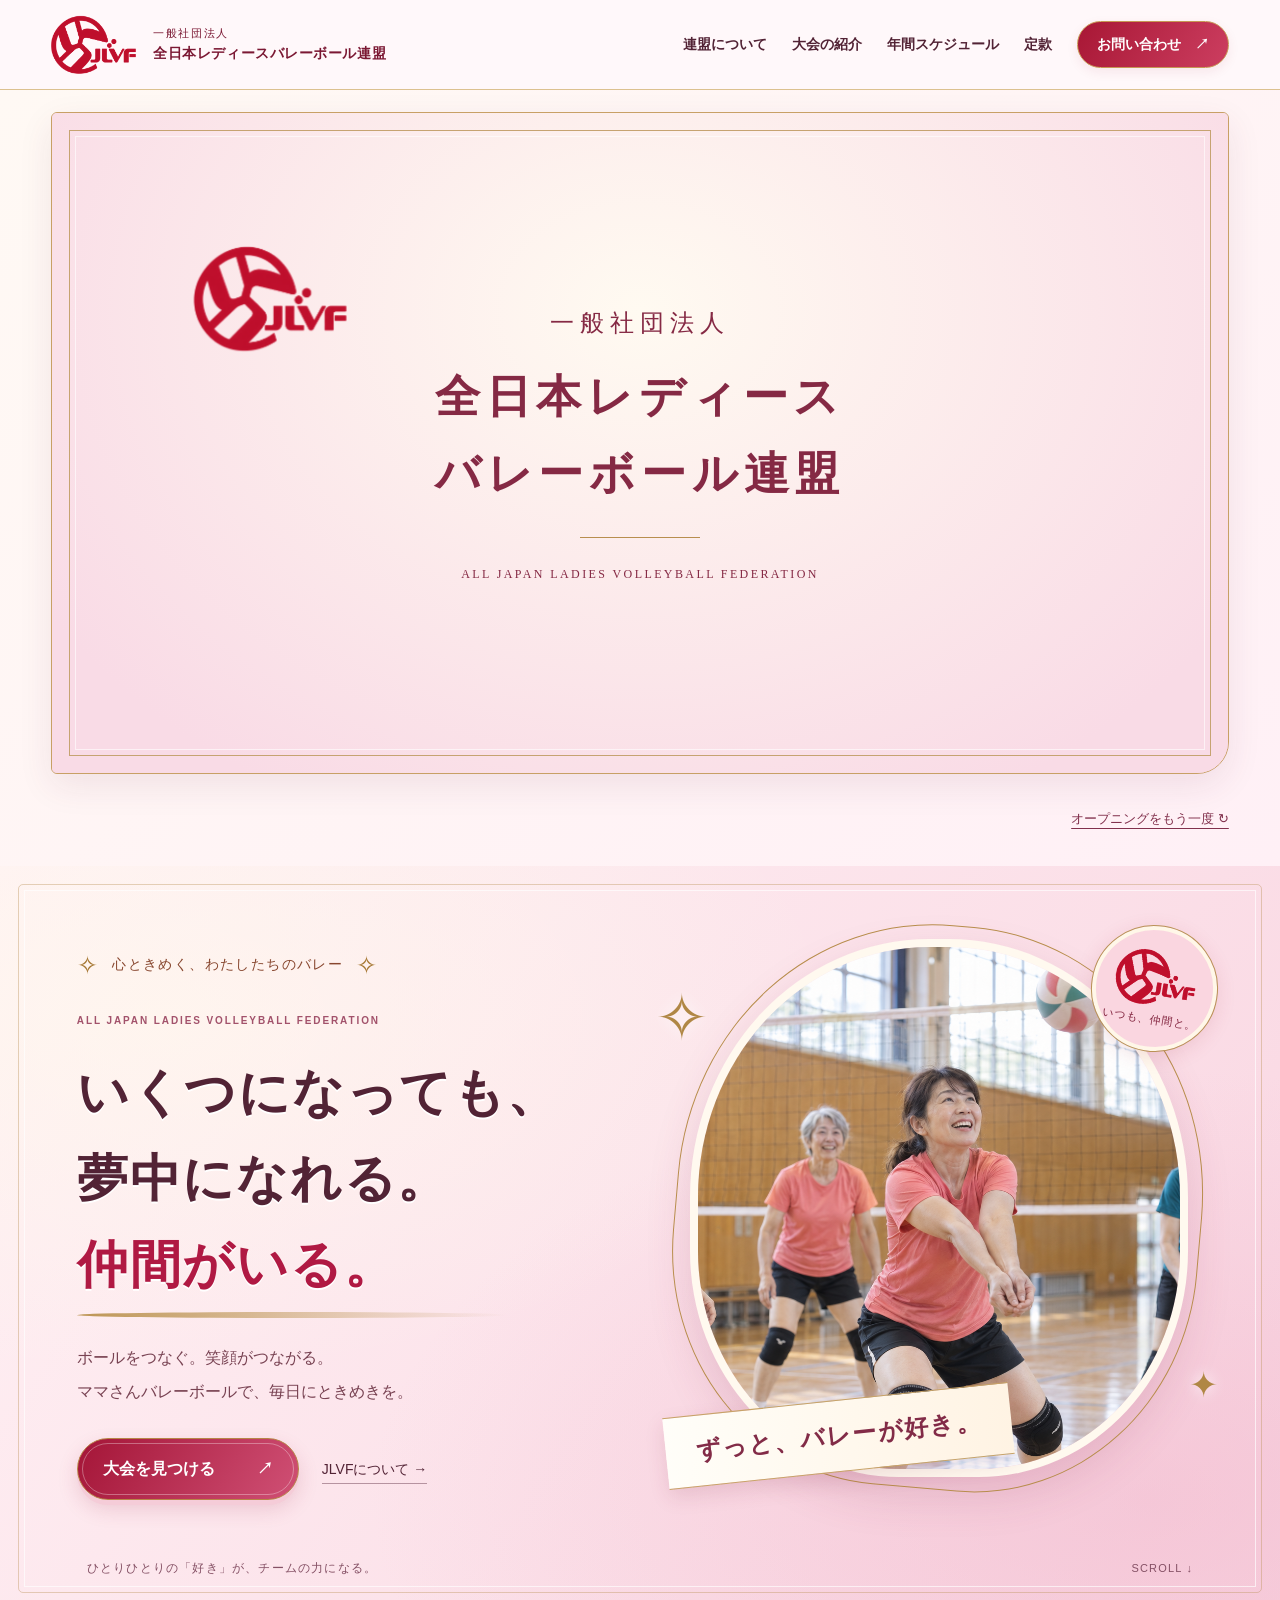
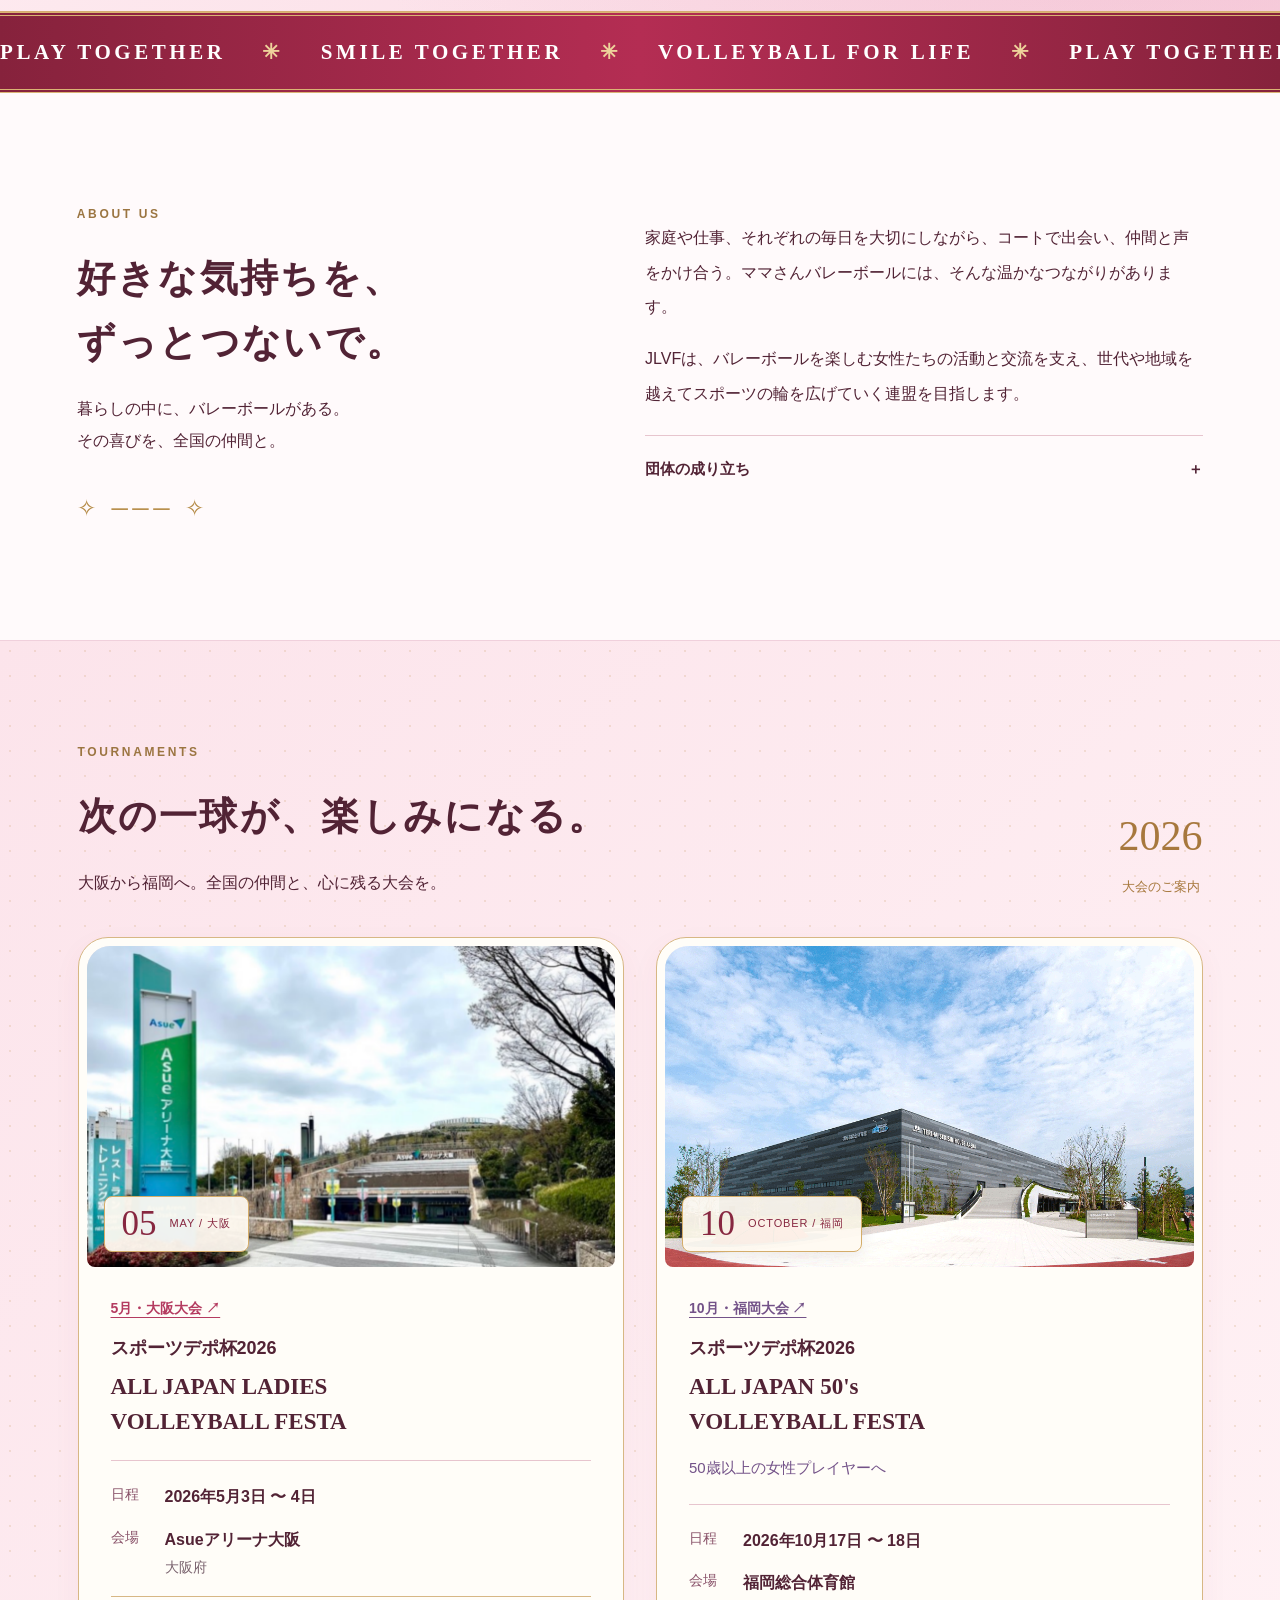
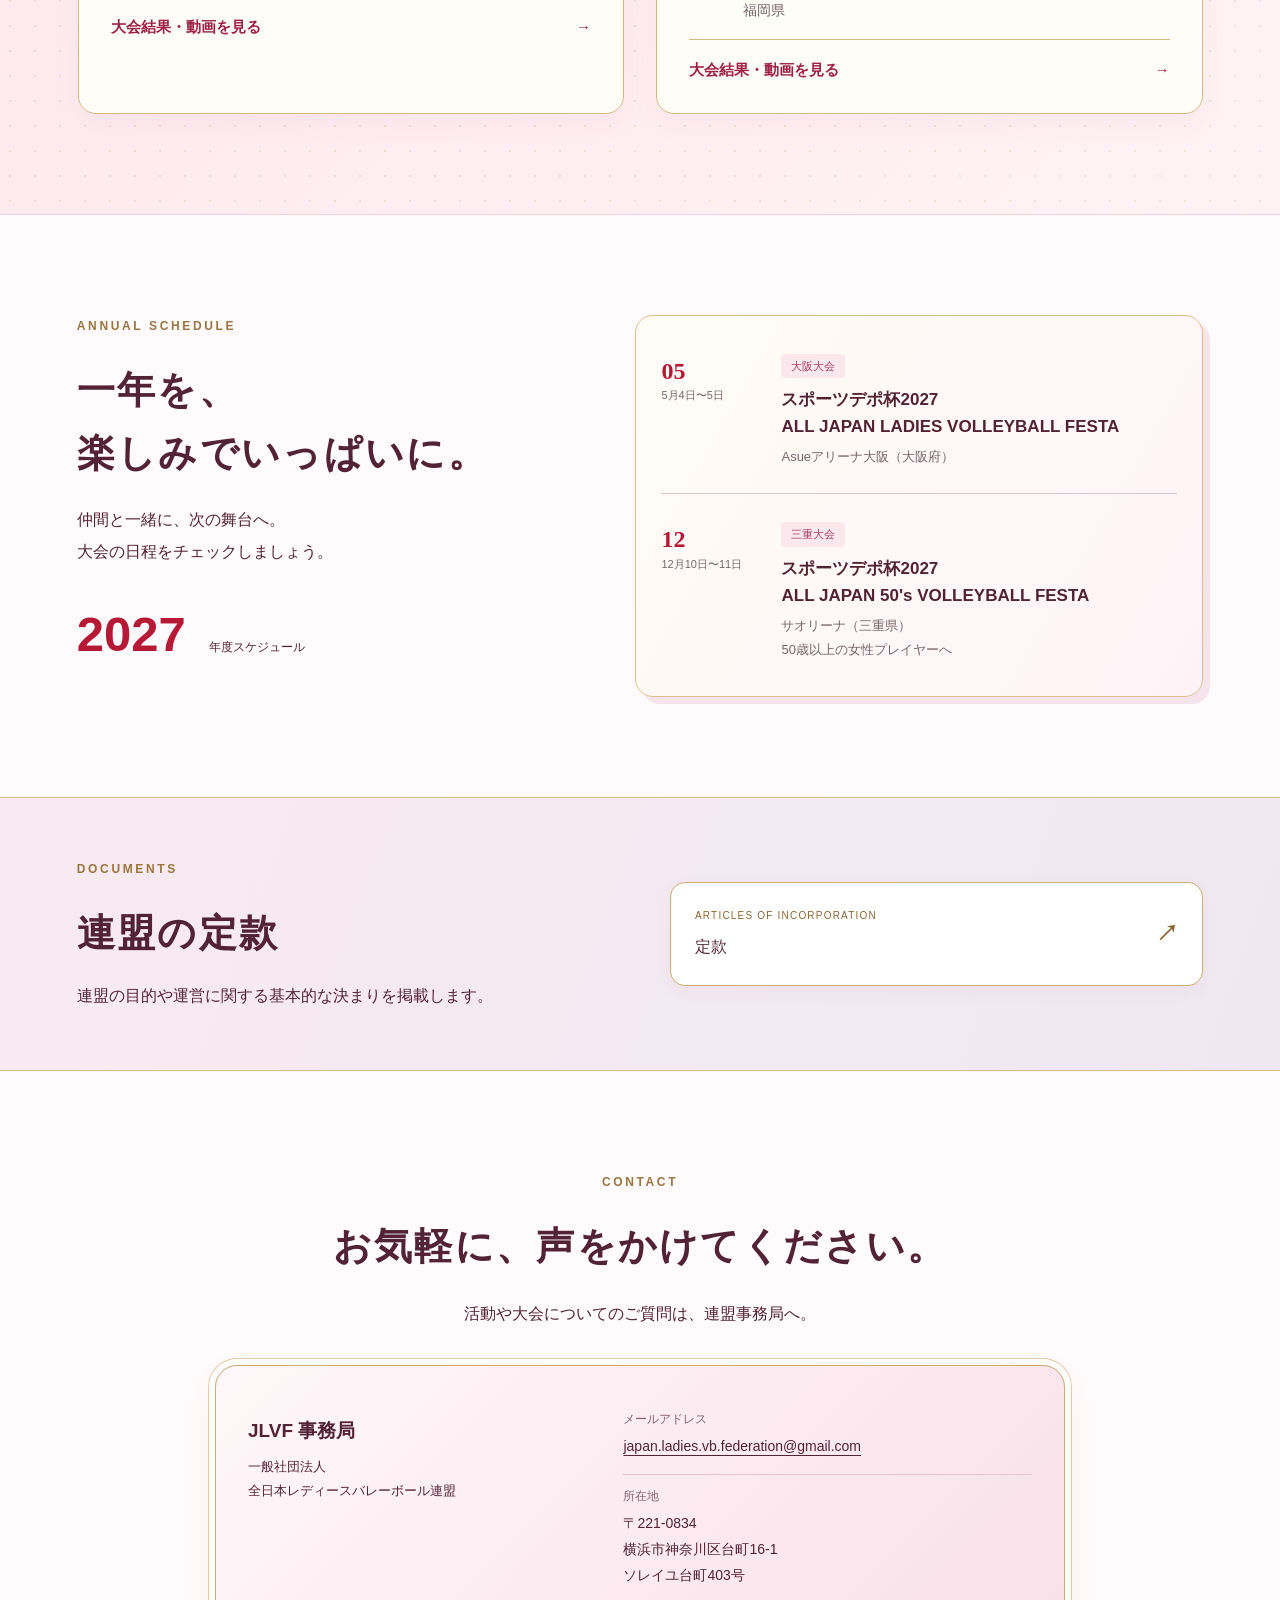
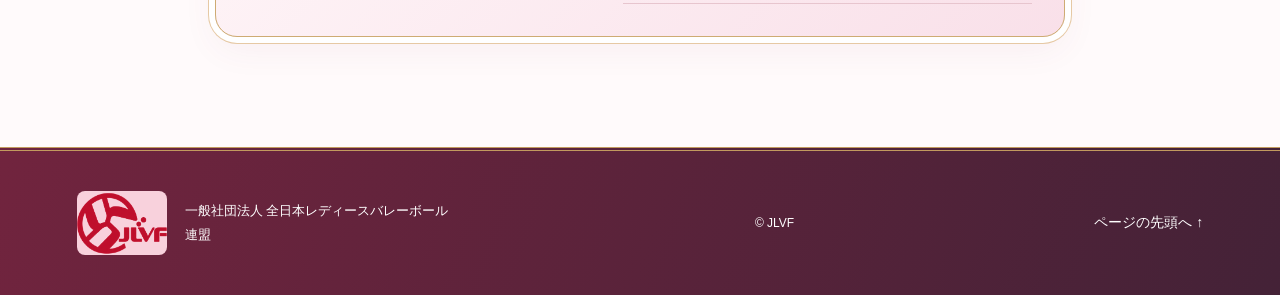
==== commit 389af280: "大阪大会の会場写真と三重大会の表記を更新" ====
--- a/index.html
+++ b/index.html
@@ -30,8 +30,8 @@
 <header class="header"><a class="brand" href="#top" aria-label="JLVF トップページ"><span class="official-logo" role="img" aria-label="連盟旗のJLVFロゴ"></span><span class="brand-name"><small>一般社団法人</small>全日本レディース<br class="mobile-break">バレーボール連盟</span></a><button class="menu-toggle" aria-controls="navigation" aria-expanded="false">メニュー <span>☰</span></button><nav id="navigation" aria-label="メインメニュー"><a href="#about">連盟について</a><a href="#tournaments">大会の紹介</a><a href="#schedule">年間スケジュール</a><a href="#documents">定款</a><a class="nav-contact" href="#contact">お問い合わせ <span>↗</span></a></nav></header>
 <main id="main"><section class="opening opening-text-only" id="top" aria-label="一般社団法人 全日本レディースバレーボール連盟"><div class="opening-frame"><div class="opening-title"><span class="official-logo" aria-hidden="true"></span><p class="opening-legal">一般社団法人</p><p class="opening-name"><span>全日本レディース</span><span>バレーボール連盟</span></p><span class="opening-rule" aria-hidden="true"></span><p class="opening-english">ALL JAPAN LADIES VOLLEYBALL FEDERATION</p></div></div><div class="opening-caption"><button class="replay-intro" type="button">オープニングをもう一度 ↻</button></div></section><section class="hero" id="welcome"><div class="hero-inner"><div class="hero-copy"><div class="hero-kicker"><span>✧</span> 心ときめく、わたしたちのバレー <span>✧</span></div><p class="eyebrow">ALL JAPAN LADIES VOLLEYBALL FEDERATION</p><h1>いくつになっても、<br>夢中になれる。<br><span>仲間がいる。</span></h1><p class="hero-text">ボールをつなぐ。笑顔がつながる。<br>ママさんバレーボールで、毎日にときめきを。</p><a class="button" href="#tournaments">大会を見つける <span>↗</span></a><a class="text-link" href="#about">JLVFについて <span>→</span></a></div><div class="hero-art"><img class="hero-photo" src="assets/volleyball.png" width="1536" height="1024" alt="仲間とバレーボールを楽しむ女性たちのAI生成イメージ"><span class="photo-label">ずっと、バレーが好き。</span><span class="hero-stamp"><span class="official-logo" role="img" aria-label="連盟旗のJLVFロゴ"></span><small>いつも、仲間と。</small></span><span class="sparkle sparkle-one" aria-hidden="true">✧</span><span class="sparkle sparkle-two" aria-hidden="true">✦</span></div></div><div class="hero-bottom"><span>ひとりひとりの「好き」が、チームの力になる。</span><a href="#about">SCROLL ↓</a></div></section><div class="ribbon" aria-hidden="true">PLAY TOGETHER <span>✳</span> SMILE TOGETHER <span>✳</span> VOLLEYBALL FOR LIFE <span>✳</span> PLAY TOGETHER <span>✳</span></div>
 <section class="section about" id="about"><div class="section-heading reveal"><p class="eyebrow">ABOUT US</p><h2>好きな気持ちを、<br>ずっとつないで。</h2><p class="section-lead">暮らしの中に、バレーボールがある。<br>その喜びを、全国の仲間と。</p></div><div class="about-body reveal"><p>家庭や仕事、それぞれの毎日を大切にしながら、コートで出会い、仲間と声をかけ合う。ママさんバレーボールには、そんな温かなつながりがあります。</p><p>JLVFは、バレーボールを楽しむ女性たちの活動と交流を支え、世代や地域を越えてスポーツの輪を広げていく連盟を目指します。</p><details><summary>団体の成り立ち <span>＋</span></summary><div class="detail-body"><p>COMMING SOON</p></div></details></div></section>
-<section class="tournaments section" id="tournaments"><div class="heading-row reveal"><div><p class="eyebrow">TOURNAMENTS</p><h2>次の一球が、楽しみになる。</h2><p class="section-lead">大阪から福岡へ。全国の仲間と、心に残る大会を。</p></div><span class="tournament-year">2026 <small>大会のご案内</small></span></div><div class="cards real-events"><article class="event-card coral reveal"><div class="venue-photo"><img src="assets/osaka-arena.png" alt="大阪大会の会場・Asueアリーナ大阪の外観" width="788" height="630"><span class="venue-month">05 <small>MAY / 大阪</small></span></div><div class="card-body"><a class="category event-report-title" href="osaka-2026.html">5月・大阪大会 ↗</a><h3><span class="event-sponsor">スポーツデポ杯2026</span>ALL JAPAN LADIES<br>VOLLEYBALL FESTA</h3><dl class="event-facts"><div><dt>日程</dt><dd><time datetime="2026-05-03">2026年5月3日</time> 〜 <time datetime="2026-05-04">4日</time></dd></div><div><dt>会場</dt><dd>Asueアリーナ大阪<span>大阪府</span></dd></div></dl><a class="report-card-link" href="osaka-2026.html">大会結果・動画を見る <span>→</span></a></div></article><article class="event-card mint reveal"><div class="venue-photo"><img src="assets/fukuoka-arena.png" alt="福岡大会の会場・福岡総合体育館の外観" width="1000" height="664"><span class="venue-month">10 <small>OCTOBER / 福岡</small></span></div><div class="card-body"><a class="category event-report-title" href="fukuoka-2026.html">10月・福岡大会 ↗</a><h3><span class="event-sponsor">スポーツデポ杯2026</span>ALL JAPAN 50's<br>VOLLEYBALL FESTA</h3><p class="player-note">50歳以上の女性プレイヤーへ</p><dl class="event-facts"><div><dt>日程</dt><dd><time datetime="2026-10-17">2026年10月17日</time> 〜 <time datetime="2026-10-18">18日</time></dd></div><div><dt>会場</dt><dd>福岡総合体育館<span>福岡県</span></dd></div></dl><a class="report-card-link" href="fukuoka-2026.html">大会結果・動画を見る <span>→</span></a></div></article></div></section>
-<section class="section schedule" id="schedule"><div class="section-heading reveal"><p class="eyebrow">ANNUAL SCHEDULE</p><h2>一年を、<br>楽しみでいっぱいに。</h2><p class="section-lead">仲間と一緒に、次の舞台へ。<br>大会の日程をチェックしましょう。</p><span class="year-label">2027 <small>年度スケジュール</small></span></div><div class="schedule-list reveal"><div class="schedule-row"><div class="month">05<span>5月4日〜5日</span></div><div><span class="schedule-tag pink-tag">大阪大会</span><h3>スポーツデポ杯2027<br>ALL JAPAN LADIES VOLLEYBALL FESTA</h3><p>Asueアリーナ大阪（大阪府）</p></div></div><div class="schedule-row"><div class="month">12<span>12月10日〜11日</span></div><div><span class="schedule-tag pink-tag">三重県大会</span><h3>スポーツデポ杯2027<br>ALL JAPAN 50's VOLLEYBALL FESTA</h3><p>サオリーナ（三重県）<br>50歳以上の女性プレイヤーへ</p></div></div></div></section>
+<section class="tournaments section" id="tournaments"><div class="heading-row reveal"><div><p class="eyebrow">TOURNAMENTS</p><h2>次の一球が、楽しみになる。</h2><p class="section-lead">大阪から福岡へ。全国の仲間と、心に残る大会を。</p></div><span class="tournament-year">2026 <small>大会のご案内</small></span></div><div class="cards real-events"><article class="event-card coral reveal"><div class="venue-photo"><img src="assets/osaka-asue-arena.png" alt="大阪大会の会場・Asueアリーナ大阪の外観" width="788" height="630"><span class="venue-month">05 <small>MAY / 大阪</small></span></div><div class="card-body"><a class="category event-report-title" href="osaka-2026.html">5月・大阪大会 ↗</a><h3><span class="event-sponsor">スポーツデポ杯2026</span>ALL JAPAN LADIES<br>VOLLEYBALL FESTA</h3><dl class="event-facts"><div><dt>日程</dt><dd><time datetime="2026-05-03">2026年5月3日</time> 〜 <time datetime="2026-05-04">4日</time></dd></div><div><dt>会場</dt><dd>Asueアリーナ大阪<span>大阪府</span></dd></div></dl><a class="report-card-link" href="osaka-2026.html">大会結果・動画を見る <span>→</span></a></div></article><article class="event-card mint reveal"><div class="venue-photo"><img src="assets/fukuoka-arena.png" alt="福岡大会の会場・福岡総合体育館の外観" width="1000" height="664"><span class="venue-month">10 <small>OCTOBER / 福岡</small></span></div><div class="card-body"><a class="category event-report-title" href="fukuoka-2026.html">10月・福岡大会 ↗</a><h3><span class="event-sponsor">スポーツデポ杯2026</span>ALL JAPAN 50's<br>VOLLEYBALL FESTA</h3><p class="player-note">50歳以上の女性プレイヤーへ</p><dl class="event-facts"><div><dt>日程</dt><dd><time datetime="2026-10-17">2026年10月17日</time> 〜 <time datetime="2026-10-18">18日</time></dd></div><div><dt>会場</dt><dd>福岡総合体育館<span>福岡県</span></dd></div></dl><a class="report-card-link" href="fukuoka-2026.html">大会結果・動画を見る <span>→</span></a></div></article></div></section>
+<section class="section schedule" id="schedule"><div class="section-heading reveal"><p class="eyebrow">ANNUAL SCHEDULE</p><h2>一年を、<br>楽しみでいっぱいに。</h2><p class="section-lead">仲間と一緒に、次の舞台へ。<br>大会の日程をチェックしましょう。</p><span class="year-label">2027 <small>年度スケジュール</small></span></div><div class="schedule-list reveal"><div class="schedule-row"><div class="month">05<span>5月4日〜5日</span></div><div><span class="schedule-tag pink-tag">大阪大会</span><h3>スポーツデポ杯2027<br>ALL JAPAN LADIES VOLLEYBALL FESTA</h3><p>Asueアリーナ大阪（大阪府）</p></div></div><div class="schedule-row"><div class="month">12<span>12月10日〜11日</span></div><div><span class="schedule-tag pink-tag">三重大会</span><h3>スポーツデポ杯2027<br>ALL JAPAN 50's VOLLEYBALL FESTA</h3><p>サオリーナ（三重県）<br>50歳以上の女性プレイヤーへ</p></div></div></div></section>
 <section class="documents" id="documents"><div class="section document-inner reveal"><div><p class="eyebrow">DOCUMENTS</p><h2>連盟の定款</h2><p>連盟の目的や運営に関する基本的な決まりを掲載します。</p></div><a class="document-detail" style="display:flex;align-items:center;justify-content:space-between;padding:1.5rem;color:inherit;text-decoration:none" href="assets/jlvf-articles.pdf" target="_blank" rel="noopener" aria-label="定款（PDFを開く）"><span><small>ARTICLES OF INCORPORATION</small>定款</span><b>↗</b></a></div></section>
 <section class="section contact reveal" id="contact"><p class="eyebrow">CONTACT</p><h2>お気軽に、声をかけてください。</h2><p class="section-lead">活動や大会についてのご質問は、連盟事務局へ。</p><div class="contact-box"><div><h3>JLVF 事務局</h3><p>一般社団法人<br>全日本レディースバレーボール連盟</p></div><dl><div><dt>メールアドレス</dt><dd><a href="mailto:japan.ladies.vb.federation@gmail.com" style="overflow-wrap:anywhere;text-decoration:underline;text-underline-offset:4px">japan.ladies.vb.federation@gmail.com</a></dd></div><div><dt>所在地</dt><dd>〒221-0834<br>横浜市神奈川区台町16-1<br>ソレイユ台町403号</dd></div></dl></div></section>
 </main><footer><a class="footer-brand" href="#top"><i class="official-logo" role="img" aria-label="連盟旗のJLVFロゴ"></i><span>一般社団法人 全日本レディースバレーボール連盟</span></a><p>© JLVF</p><a href="#top">ページの先頭へ ↑</a></footer><script src="script.js?v=11"></script>
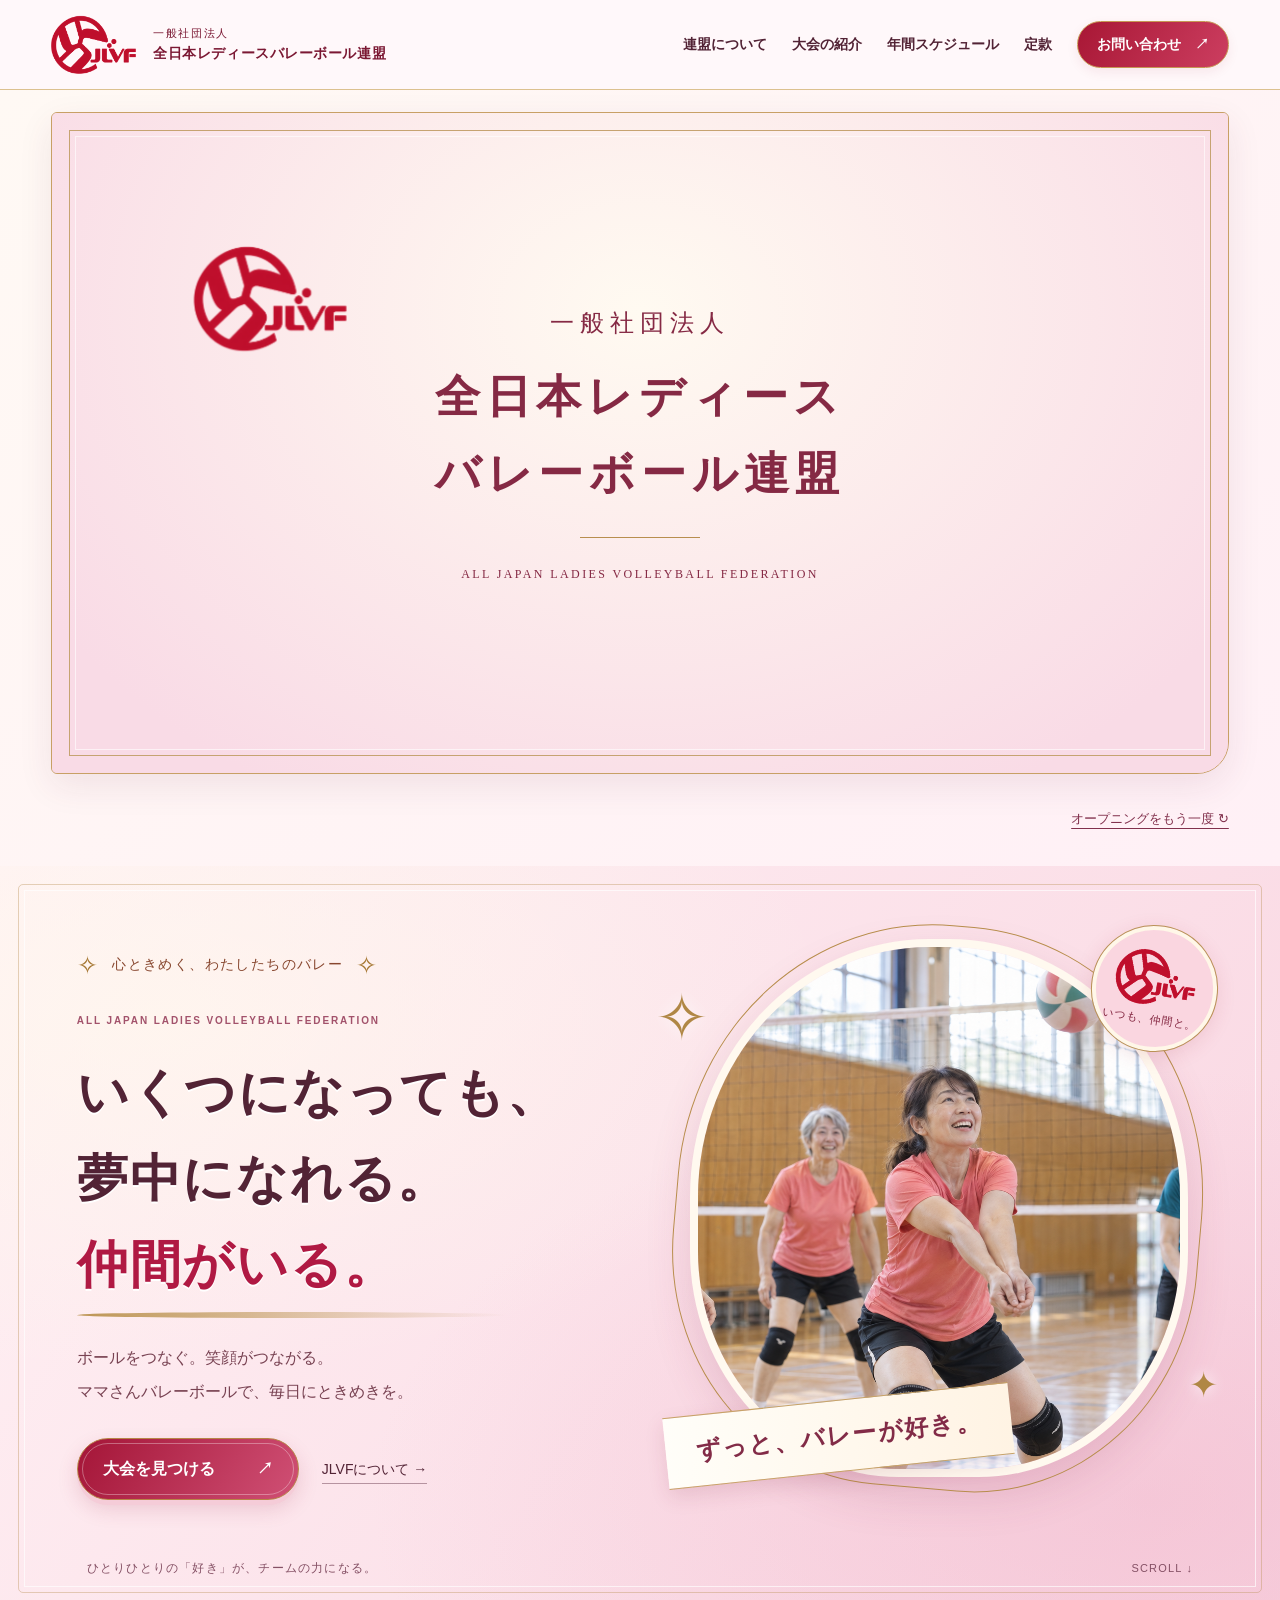
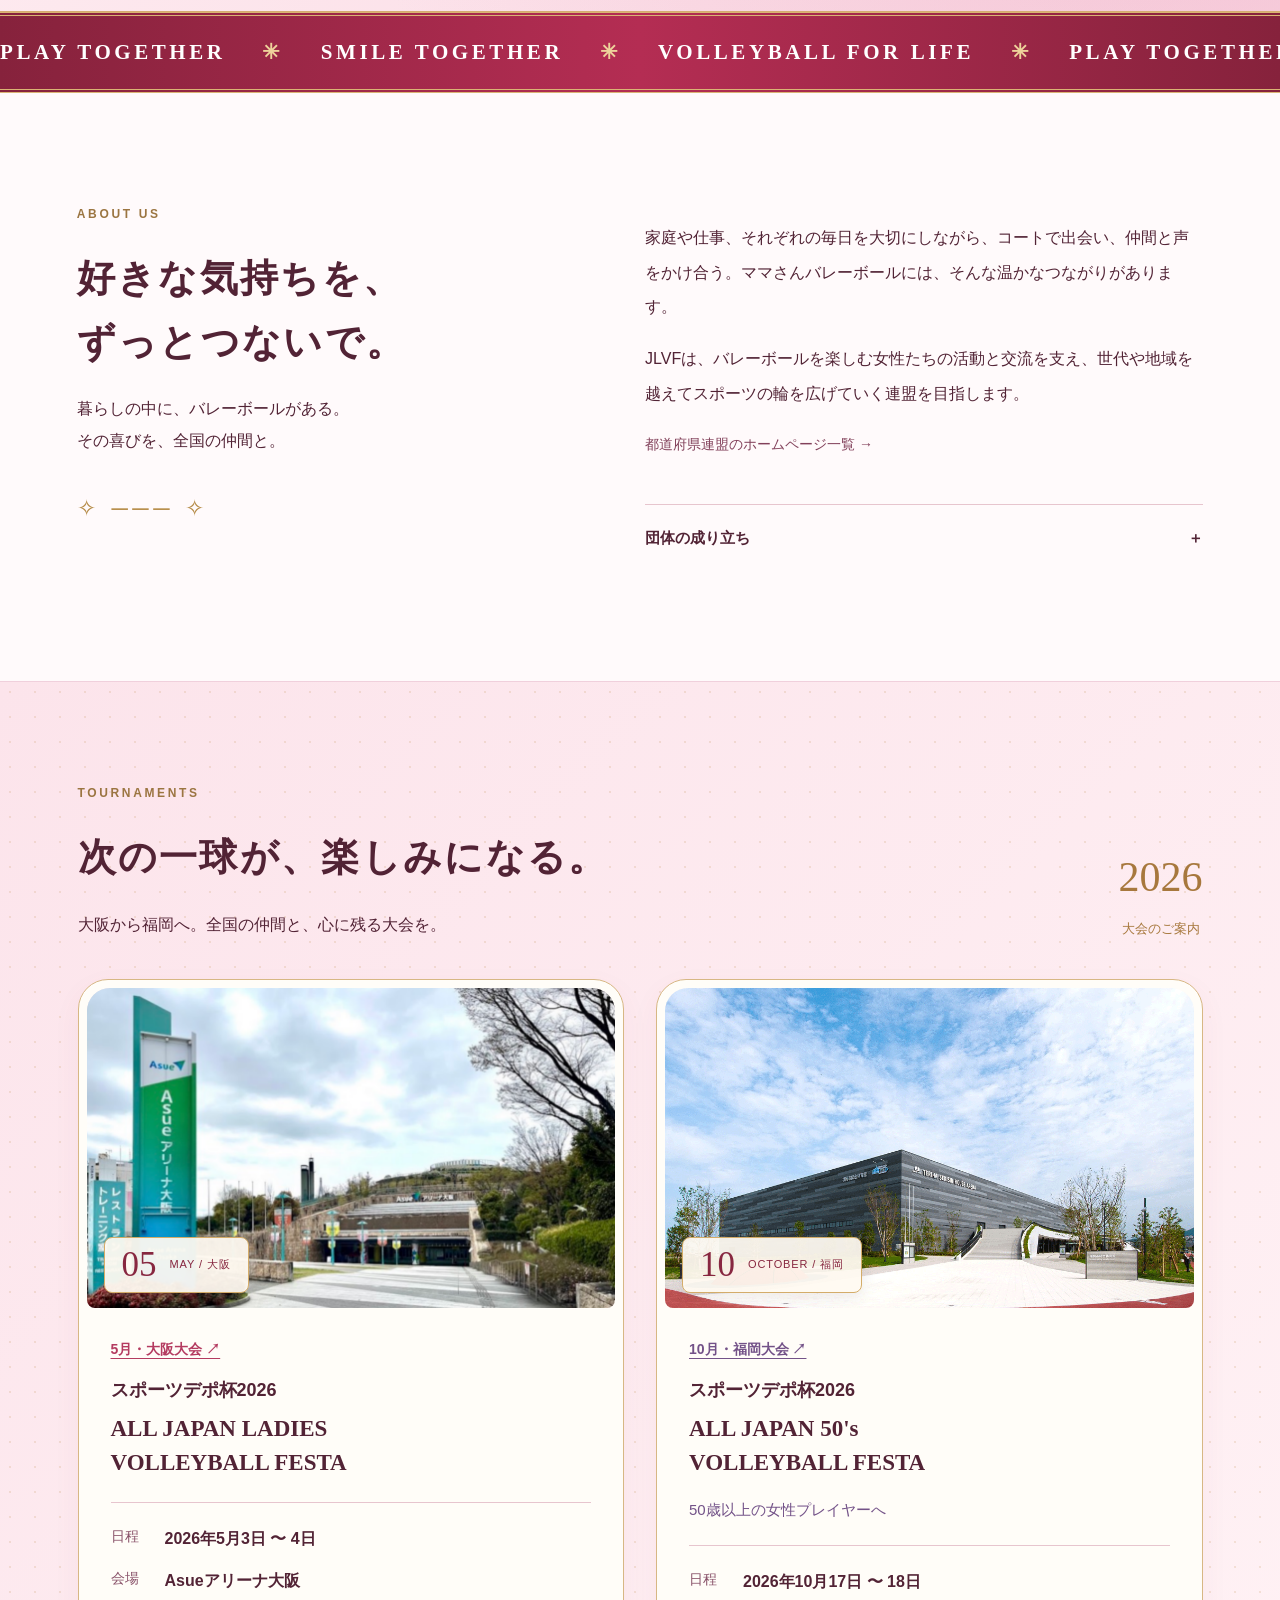
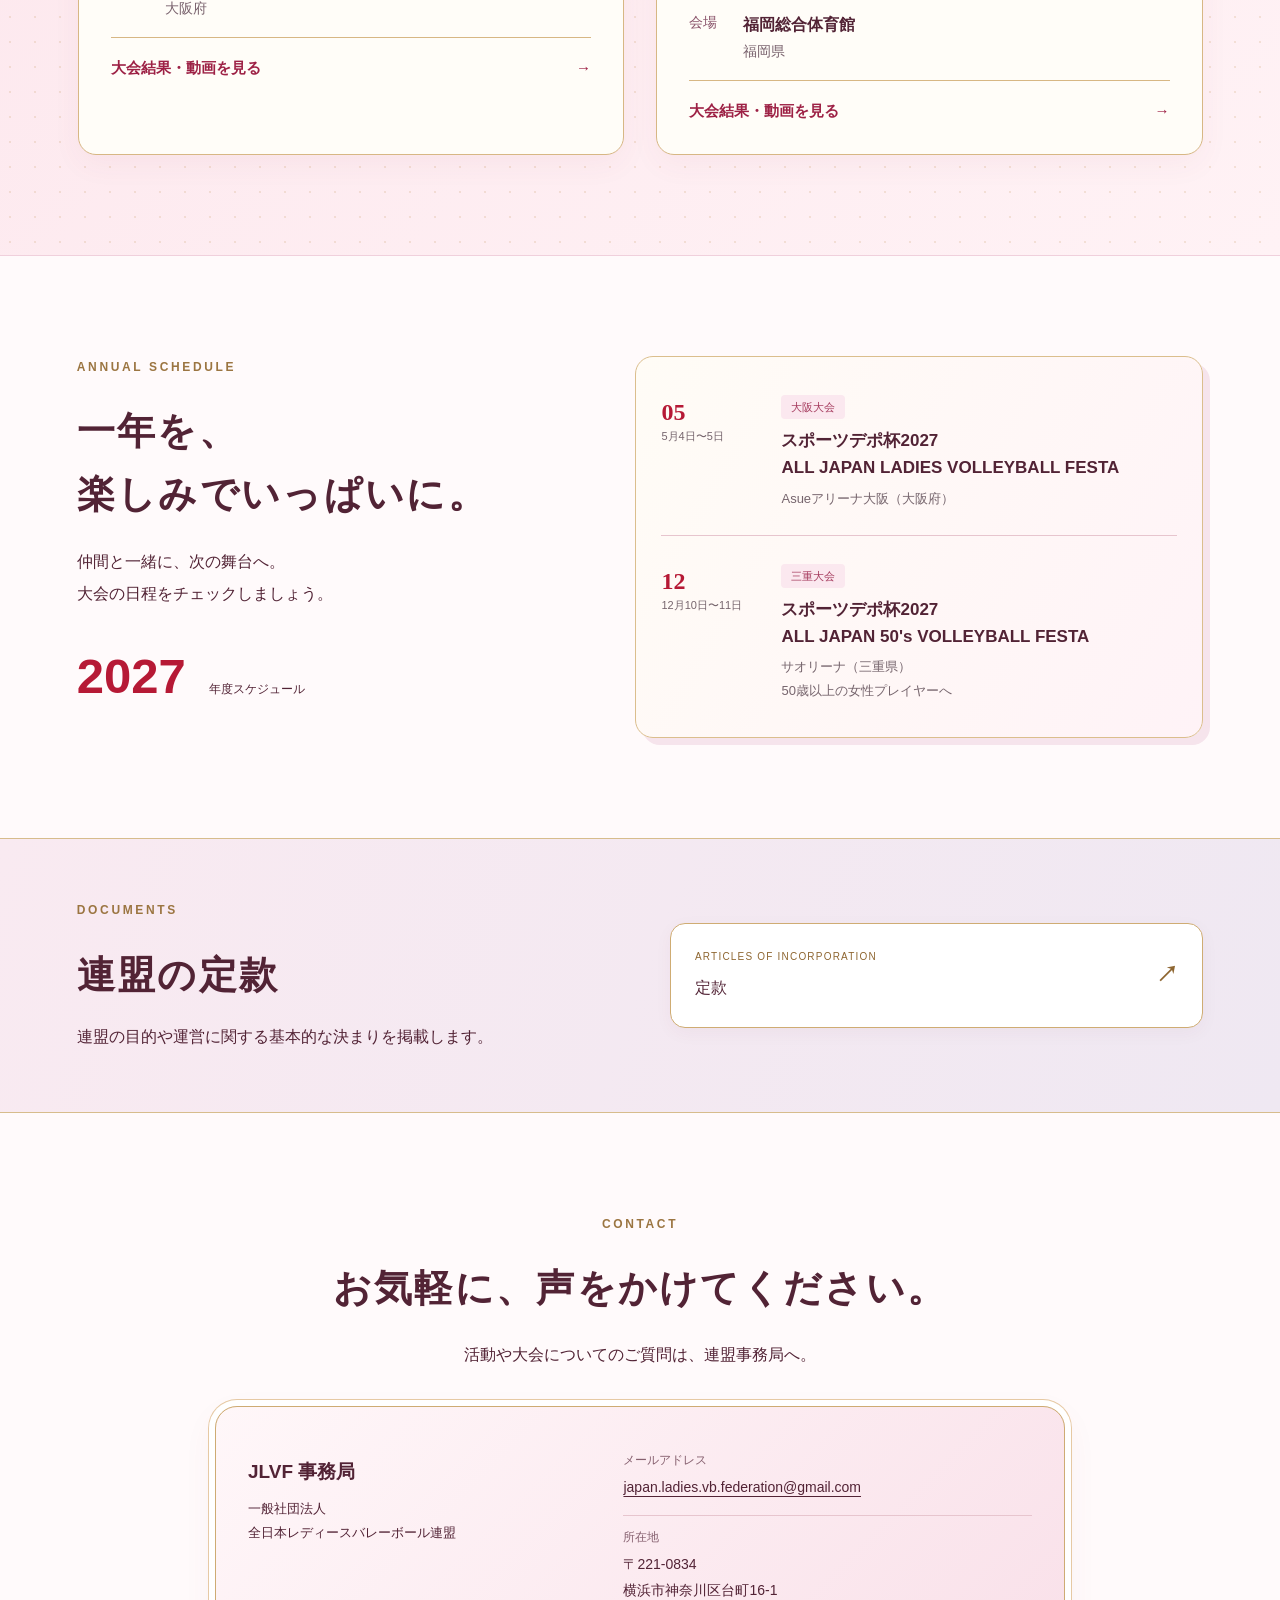
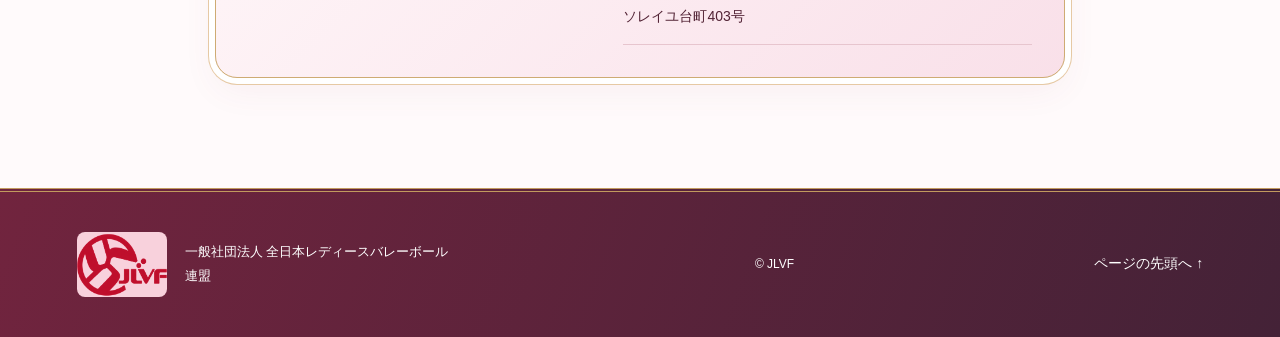
==== commit 1c25bc50: "連盟についてに都道府県一覧へのリンクを追加" ====
--- a/index.html
+++ b/index.html
@@ -29,7 +29,7 @@
 
 <header class="header"><a class="brand" href="#top" aria-label="JLVF トップページ"><span class="official-logo" role="img" aria-label="連盟旗のJLVFロゴ"></span><span class="brand-name"><small>一般社団法人</small>全日本レディース<br class="mobile-break">バレーボール連盟</span></a><button class="menu-toggle" aria-controls="navigation" aria-expanded="false">メニュー <span>☰</span></button><nav id="navigation" aria-label="メインメニュー"><a href="#about">連盟について</a><a href="#tournaments">大会の紹介</a><a href="#schedule">年間スケジュール</a><a href="#documents">定款</a><a class="nav-contact" href="#contact">お問い合わせ <span>↗</span></a></nav></header>
 <main id="main"><section class="opening opening-text-only" id="top" aria-label="一般社団法人 全日本レディースバレーボール連盟"><div class="opening-frame"><div class="opening-title"><span class="official-logo" aria-hidden="true"></span><p class="opening-legal">一般社団法人</p><p class="opening-name"><span>全日本レディース</span><span>バレーボール連盟</span></p><span class="opening-rule" aria-hidden="true"></span><p class="opening-english">ALL JAPAN LADIES VOLLEYBALL FEDERATION</p></div></div><div class="opening-caption"><button class="replay-intro" type="button">オープニングをもう一度 ↻</button></div></section><section class="hero" id="welcome"><div class="hero-inner"><div class="hero-copy"><div class="hero-kicker"><span>✧</span> 心ときめく、わたしたちのバレー <span>✧</span></div><p class="eyebrow">ALL JAPAN LADIES VOLLEYBALL FEDERATION</p><h1>いくつになっても、<br>夢中になれる。<br><span>仲間がいる。</span></h1><p class="hero-text">ボールをつなぐ。笑顔がつながる。<br>ママさんバレーボールで、毎日にときめきを。</p><a class="button" href="#tournaments">大会を見つける <span>↗</span></a><a class="text-link" href="#about">JLVFについて <span>→</span></a></div><div class="hero-art"><img class="hero-photo" src="assets/volleyball.png" width="1536" height="1024" alt="仲間とバレーボールを楽しむ女性たちのAI生成イメージ"><span class="photo-label">ずっと、バレーが好き。</span><span class="hero-stamp"><span class="official-logo" role="img" aria-label="連盟旗のJLVFロゴ"></span><small>いつも、仲間と。</small></span><span class="sparkle sparkle-one" aria-hidden="true">✧</span><span class="sparkle sparkle-two" aria-hidden="true">✦</span></div></div><div class="hero-bottom"><span>ひとりひとりの「好き」が、チームの力になる。</span><a href="#about">SCROLL ↓</a></div></section><div class="ribbon" aria-hidden="true">PLAY TOGETHER <span>✳</span> SMILE TOGETHER <span>✳</span> VOLLEYBALL FOR LIFE <span>✳</span> PLAY TOGETHER <span>✳</span></div>
-<section class="section about" id="about"><div class="section-heading reveal"><p class="eyebrow">ABOUT US</p><h2>好きな気持ちを、<br>ずっとつないで。</h2><p class="section-lead">暮らしの中に、バレーボールがある。<br>その喜びを、全国の仲間と。</p></div><div class="about-body reveal"><p>家庭や仕事、それぞれの毎日を大切にしながら、コートで出会い、仲間と声をかけ合う。ママさんバレーボールには、そんな温かなつながりがあります。</p><p>JLVFは、バレーボールを楽しむ女性たちの活動と交流を支え、世代や地域を越えてスポーツの輪を広げていく連盟を目指します。</p><details><summary>団体の成り立ち <span>＋</span></summary><div class="detail-body"><p>COMMING SOON</p></div></details></div></section>
+<section class="section about" id="about"><div class="section-heading reveal"><p class="eyebrow">ABOUT US</p><h2>好きな気持ちを、<br>ずっとつないで。</h2><p class="section-lead">暮らしの中に、バレーボールがある。<br>その喜びを、全国の仲間と。</p></div><div class="about-body reveal"><p>家庭や仕事、それぞれの毎日を大切にしながら、コートで出会い、仲間と声をかけ合う。ママさんバレーボールには、そんな温かなつながりがあります。</p><p>JLVFは、バレーボールを楽しむ女性たちの活動と交流を支え、世代や地域を越えてスポーツの輪を広げていく連盟を目指します。</p><p><a class="breadcrumb" href="prefectures.html">都道府県連盟のホームページ一覧 →</a></p><details><summary>団体の成り立ち <span>＋</span></summary><div class="detail-body"><p>COMMING SOON</p></div></details></div></section>
 <section class="tournaments section" id="tournaments"><div class="heading-row reveal"><div><p class="eyebrow">TOURNAMENTS</p><h2>次の一球が、楽しみになる。</h2><p class="section-lead">大阪から福岡へ。全国の仲間と、心に残る大会を。</p></div><span class="tournament-year">2026 <small>大会のご案内</small></span></div><div class="cards real-events"><article class="event-card coral reveal"><div class="venue-photo"><img src="assets/osaka-asue-arena.png" alt="大阪大会の会場・Asueアリーナ大阪の外観" width="788" height="630"><span class="venue-month">05 <small>MAY / 大阪</small></span></div><div class="card-body"><a class="category event-report-title" href="osaka-2026.html">5月・大阪大会 ↗</a><h3><span class="event-sponsor">スポーツデポ杯2026</span>ALL JAPAN LADIES<br>VOLLEYBALL FESTA</h3><dl class="event-facts"><div><dt>日程</dt><dd><time datetime="2026-05-03">2026年5月3日</time> 〜 <time datetime="2026-05-04">4日</time></dd></div><div><dt>会場</dt><dd>Asueアリーナ大阪<span>大阪府</span></dd></div></dl><a class="report-card-link" href="osaka-2026.html">大会結果・動画を見る <span>→</span></a></div></article><article class="event-card mint reveal"><div class="venue-photo"><img src="assets/fukuoka-arena.png" alt="福岡大会の会場・福岡総合体育館の外観" width="1000" height="664"><span class="venue-month">10 <small>OCTOBER / 福岡</small></span></div><div class="card-body"><a class="category event-report-title" href="fukuoka-2026.html">10月・福岡大会 ↗</a><h3><span class="event-sponsor">スポーツデポ杯2026</span>ALL JAPAN 50's<br>VOLLEYBALL FESTA</h3><p class="player-note">50歳以上の女性プレイヤーへ</p><dl class="event-facts"><div><dt>日程</dt><dd><time datetime="2026-10-17">2026年10月17日</time> 〜 <time datetime="2026-10-18">18日</time></dd></div><div><dt>会場</dt><dd>福岡総合体育館<span>福岡県</span></dd></div></dl><a class="report-card-link" href="fukuoka-2026.html">大会結果・動画を見る <span>→</span></a></div></article></div></section>
 <section class="section schedule" id="schedule"><div class="section-heading reveal"><p class="eyebrow">ANNUAL SCHEDULE</p><h2>一年を、<br>楽しみでいっぱいに。</h2><p class="section-lead">仲間と一緒に、次の舞台へ。<br>大会の日程をチェックしましょう。</p><span class="year-label">2027 <small>年度スケジュール</small></span></div><div class="schedule-list reveal"><div class="schedule-row"><div class="month">05<span>5月4日〜5日</span></div><div><span class="schedule-tag pink-tag">大阪大会</span><h3>スポーツデポ杯2027<br>ALL JAPAN LADIES VOLLEYBALL FESTA</h3><p>Asueアリーナ大阪（大阪府）</p></div></div><div class="schedule-row"><div class="month">12<span>12月10日〜11日</span></div><div><span class="schedule-tag pink-tag">三重大会</span><h3>スポーツデポ杯2027<br>ALL JAPAN 50's VOLLEYBALL FESTA</h3><p>サオリーナ（三重県）<br>50歳以上の女性プレイヤーへ</p></div></div></div></section>
 <section class="documents" id="documents"><div class="section document-inner reveal"><div><p class="eyebrow">DOCUMENTS</p><h2>連盟の定款</h2><p>連盟の目的や運営に関する基本的な決まりを掲載します。</p></div><a class="document-detail" style="display:flex;align-items:center;justify-content:space-between;padding:1.5rem;color:inherit;text-decoration:none" href="assets/jlvf-articles.pdf" target="_blank" rel="noopener" aria-label="定款（PDFを開く）"><span><small>ARTICLES OF INCORPORATION</small>定款</span><b>↗</b></a></div></section>
